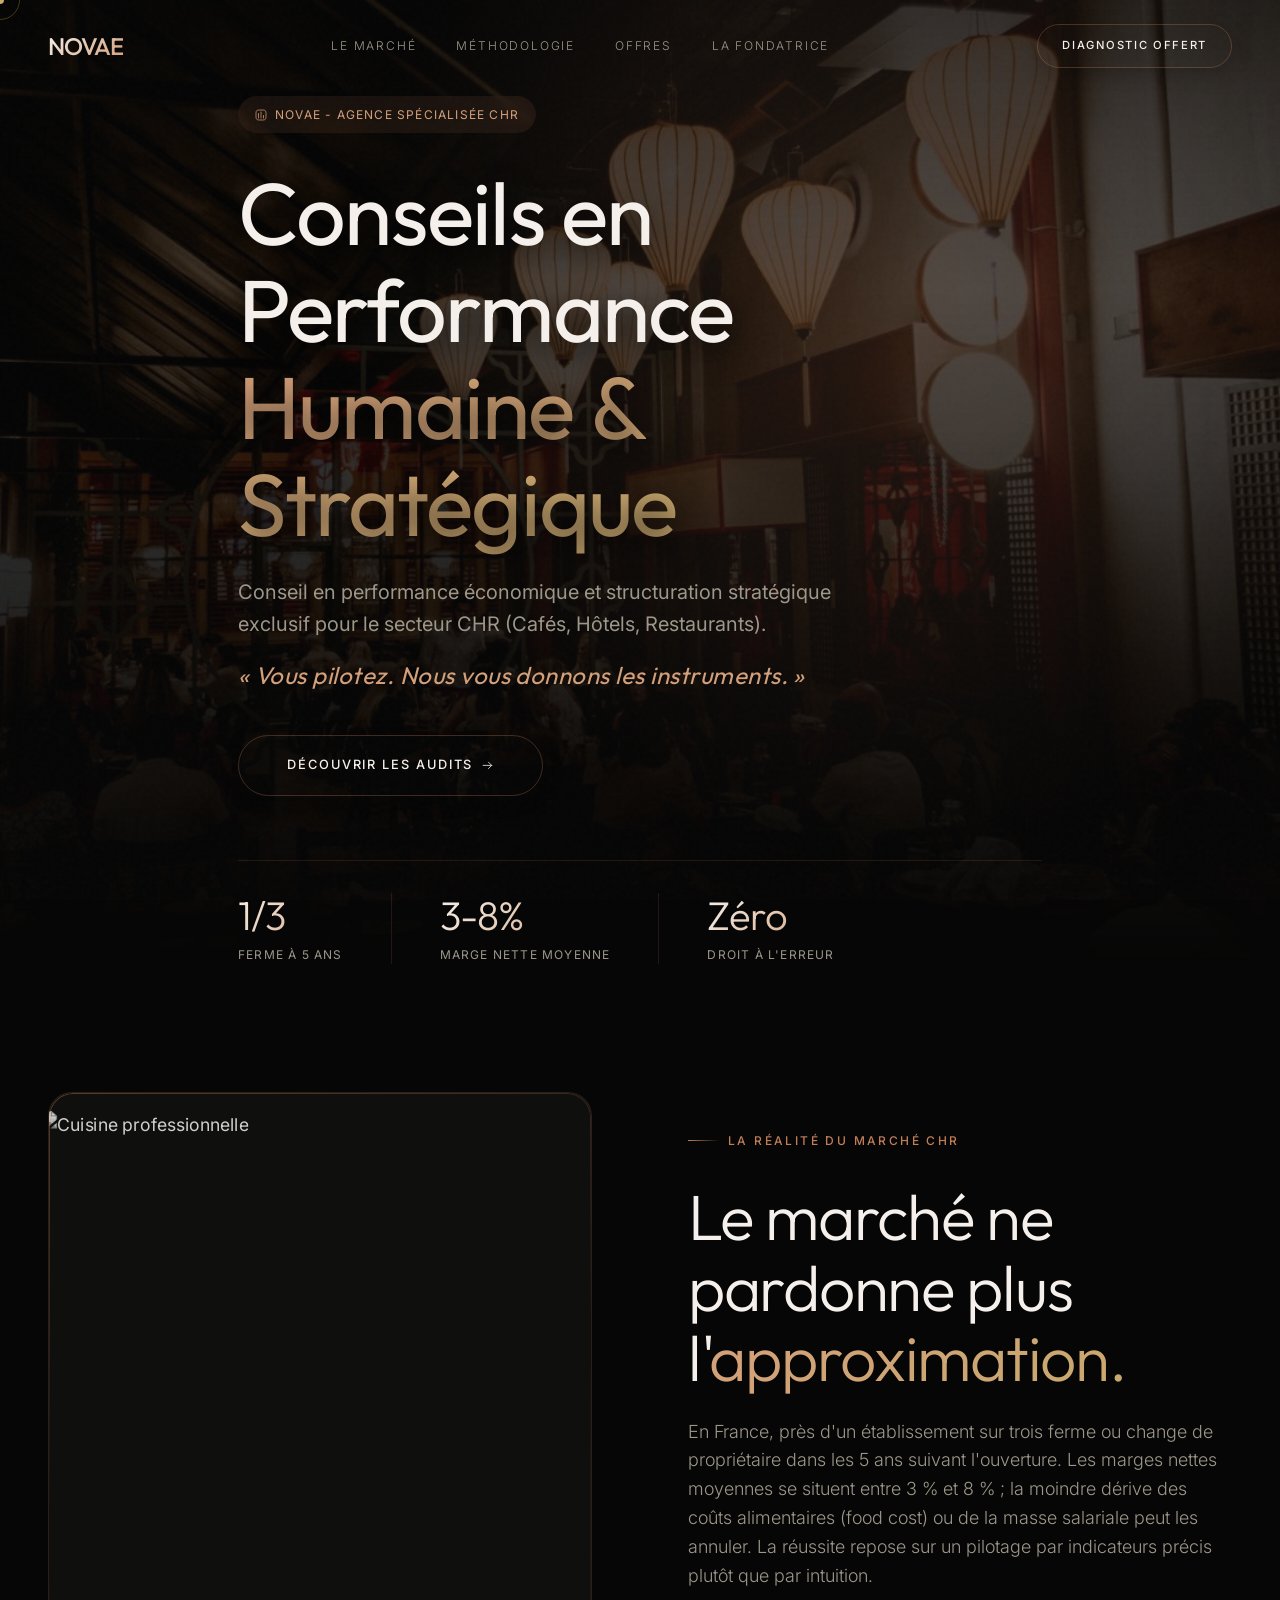
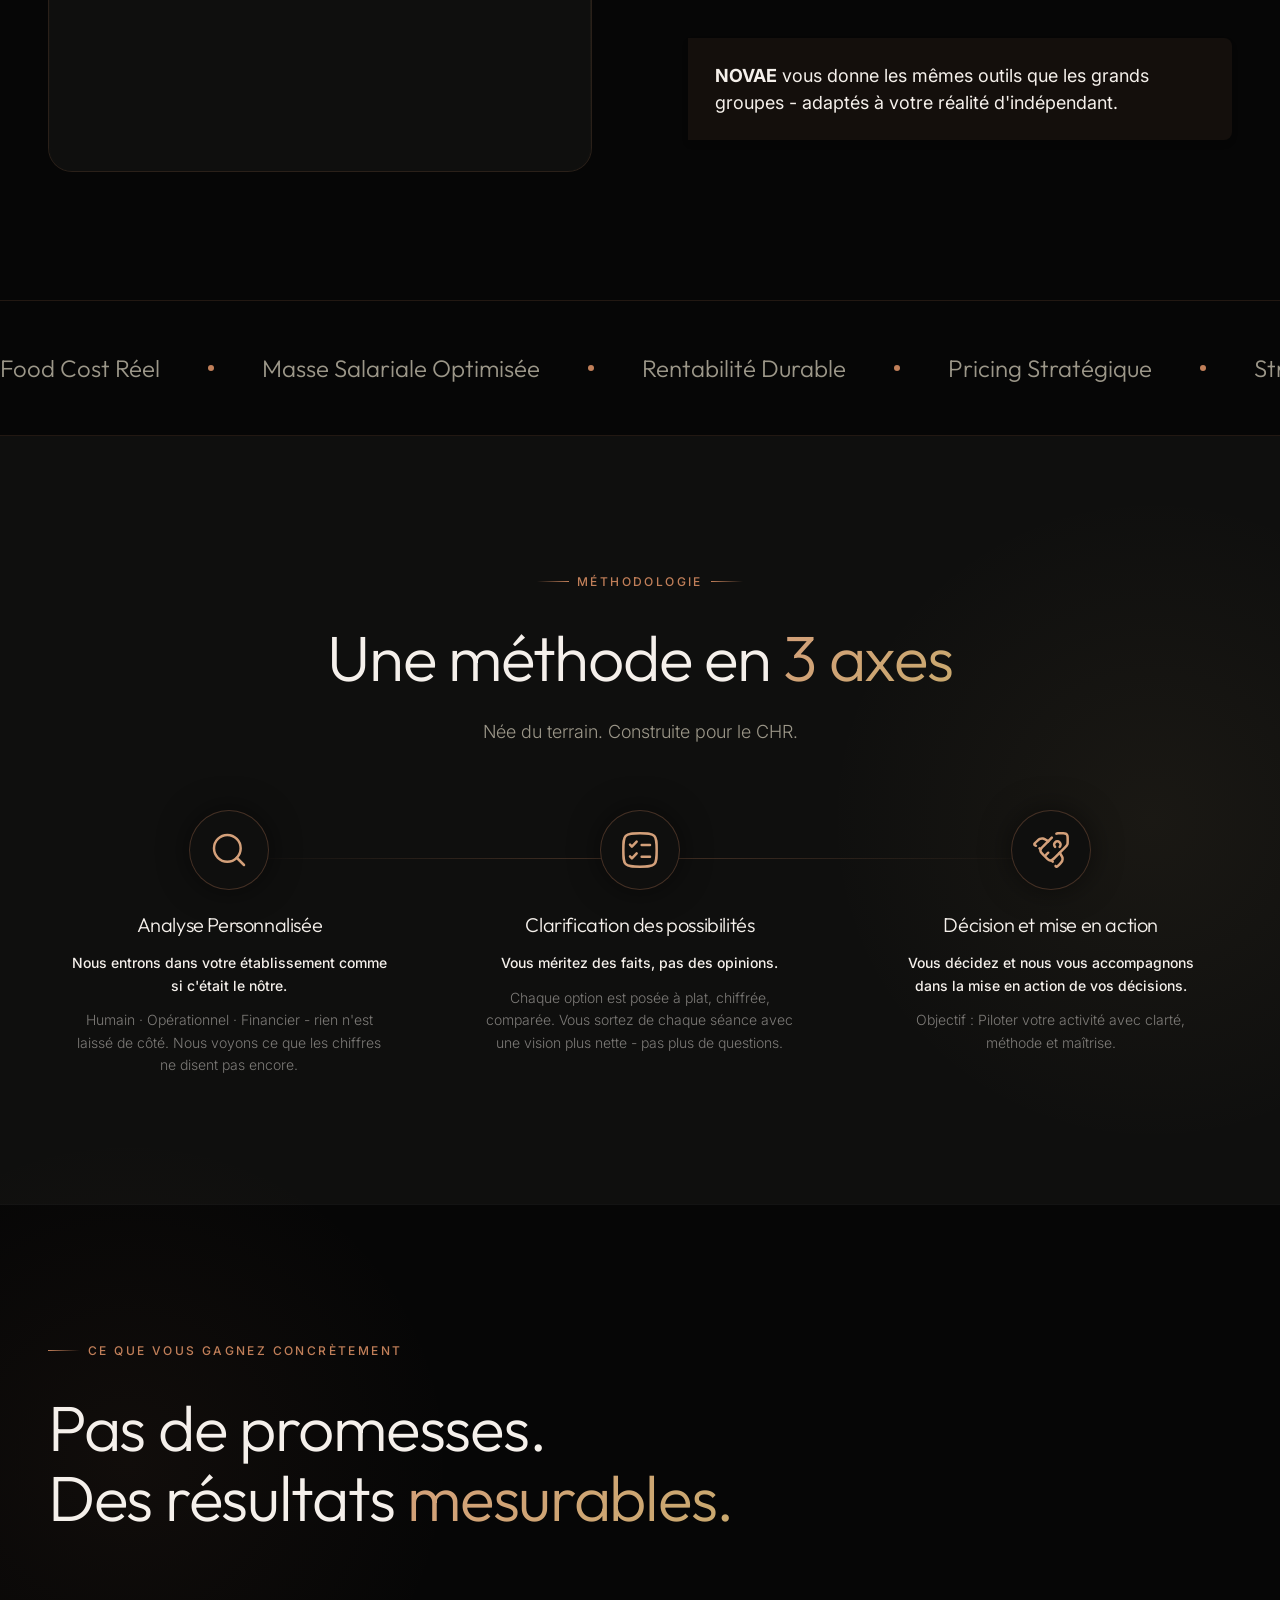
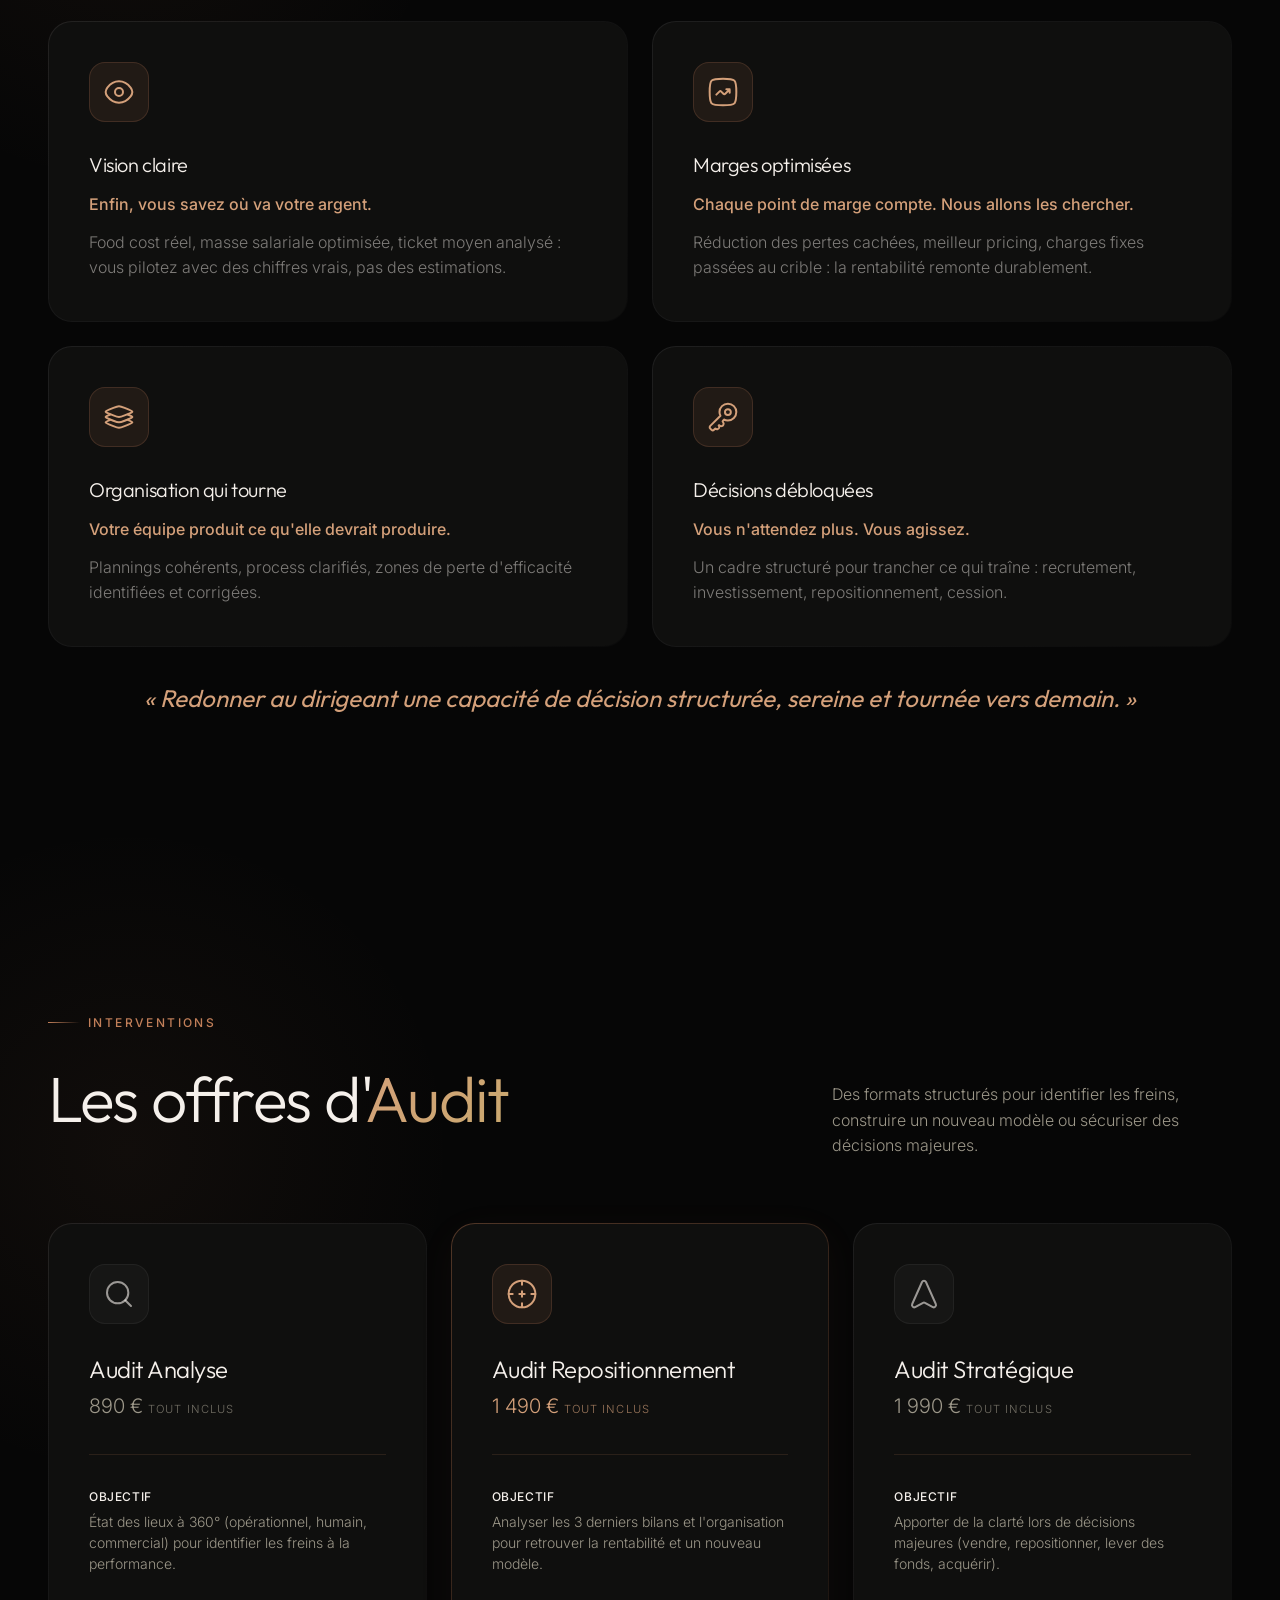
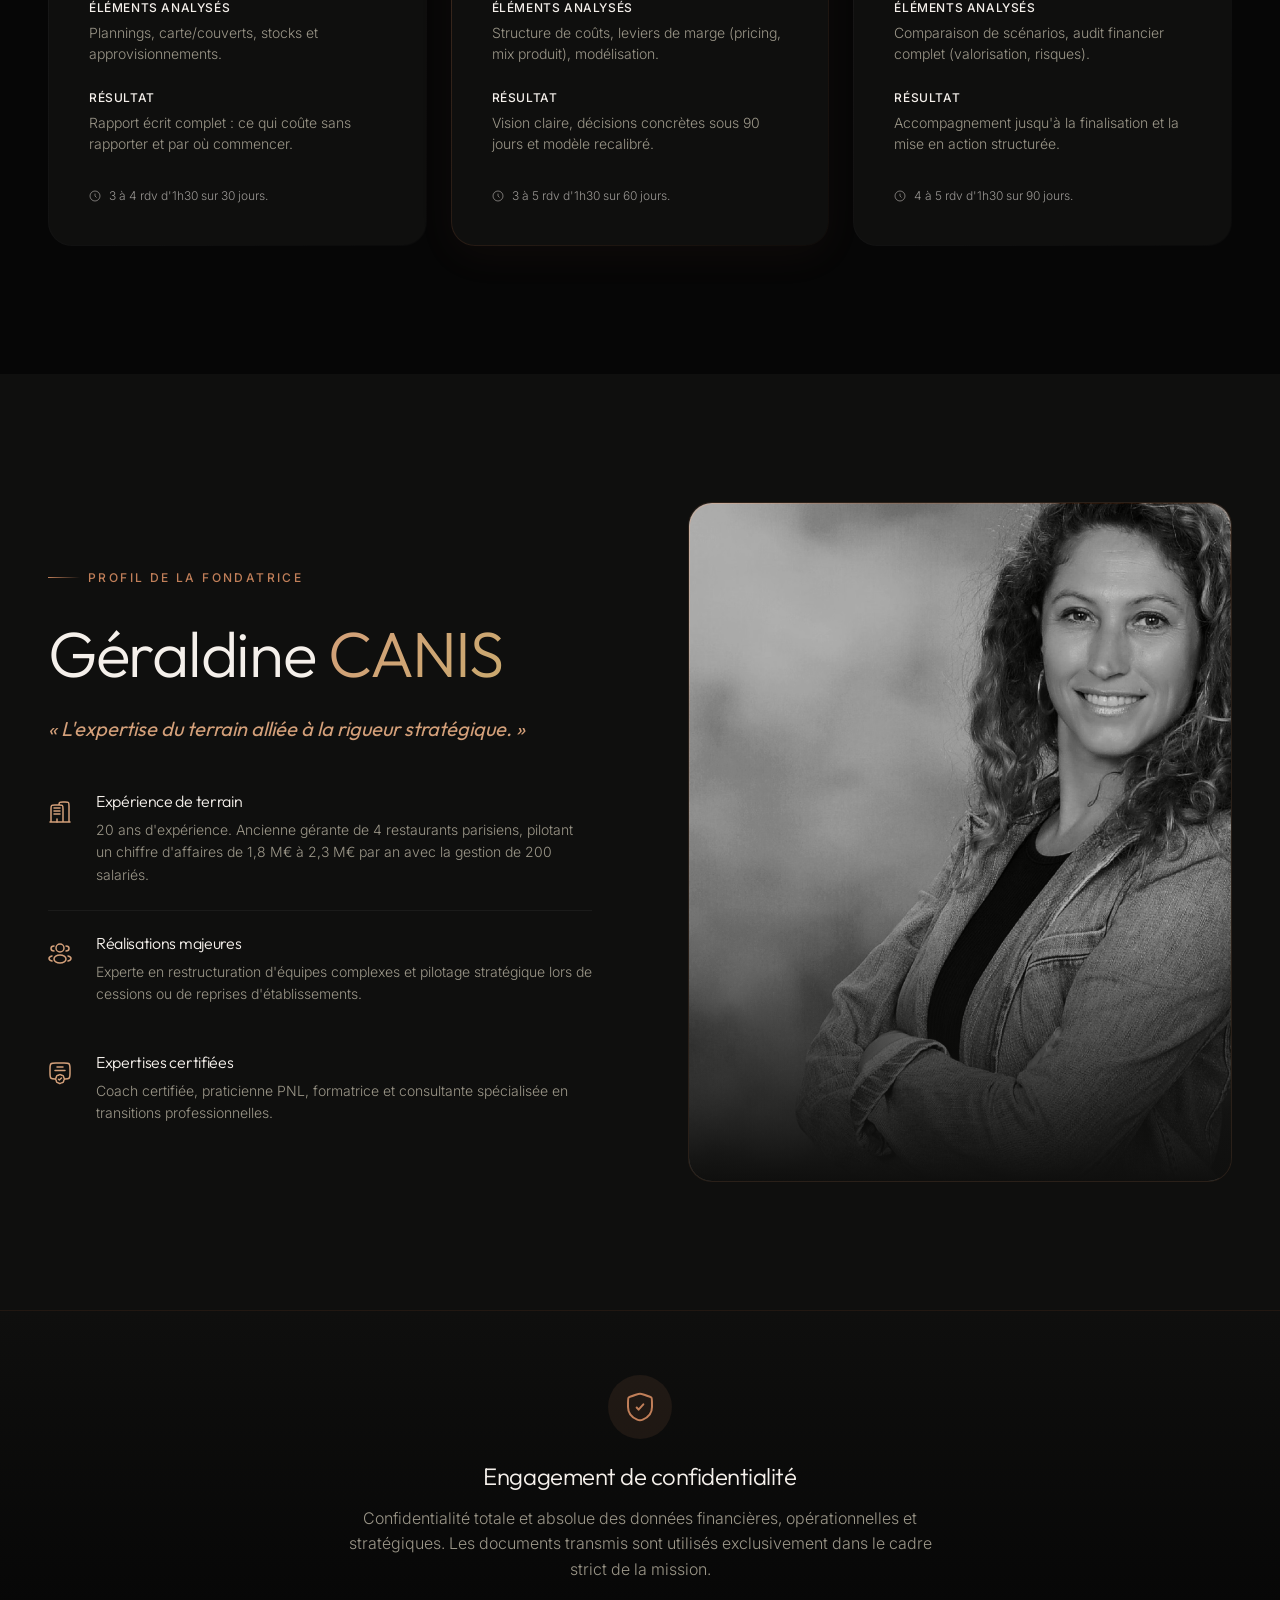
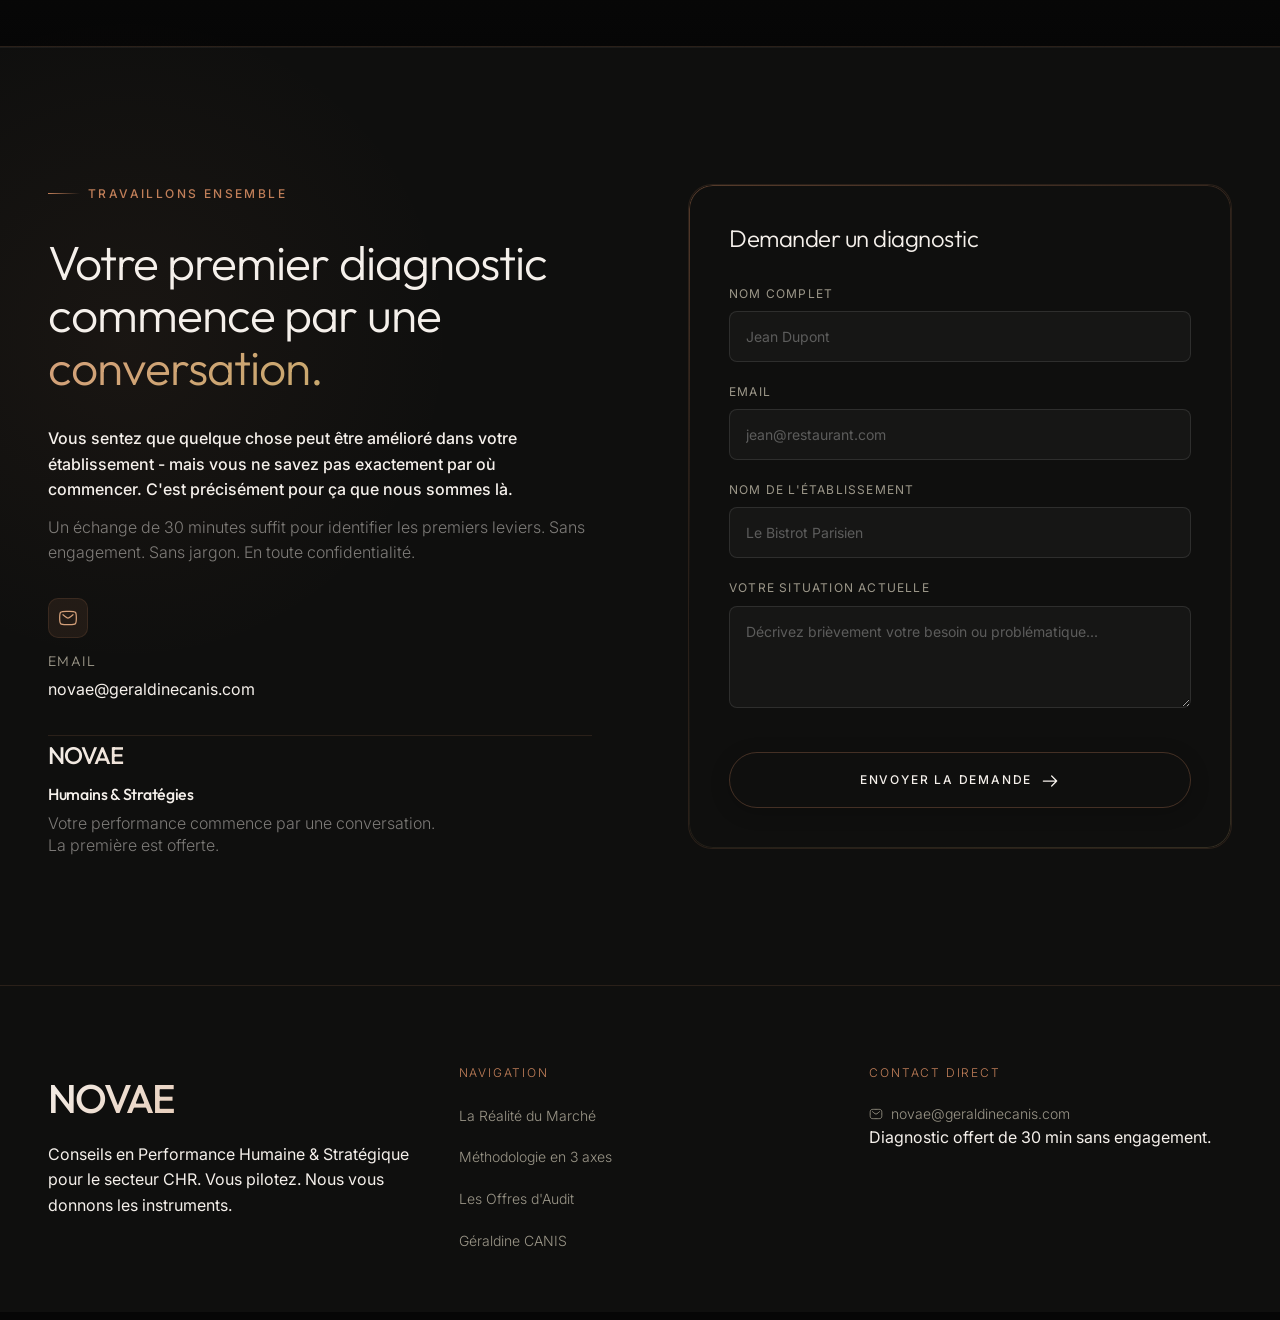
==== index.html @ 3c576492 "Initial commit - NOVAE landing page" ====
<!DOCTYPE html>
<html lang="fr" class="dark">
<head>
  <meta charset="UTF-8">
  <meta name="viewport" content="width=device-width, initial-scale=1.0">
  <title>NOVAE — Conseils en Performance Humaine & Stratégique CHR</title>
  <meta name="description" content="Conseil en performance économique et structuration stratégique exclusif pour le secteur CHR. Vous pilotez. Nous vous donnons les instruments.">
  
  <link rel="preconnect" href="https://fonts.googleapis.com">
  <link rel="preconnect" href="https://fonts.gstatic.com" crossorigin>
  <link href="https://fonts.googleapis.com/css2?family=Inter:wght@300;400;500;600&family=Outfit:wght@200;300;400;500;600;700&display=swap" rel="stylesheet">
  
  <script src="https://code.iconify.design/iconify-icon/1.0.8/iconify-icon.min.js"></script>
  <link rel="stylesheet" href="styles.css">
</head>
<body>
  
  <div class="cursor-dot"></div>
  <div class="cursor-glow"></div>
  <div class="background-noise"></div>

  <!-- Navbar -->
  <nav class="navbar" id="navbar">
    <div class="container nav-container">
      <a href="#" class="brand-logo">
        <span class="logo-text">NOVAE</span>
      </a>
      
      <div class="nav-links desktop-only">
        <a href="#marche" class="nav-link">Le Marché</a>
        <a href="#methode" class="nav-link">Méthodologie</a>
        <a href="#offres" class="nav-link">Offres</a>
        <a href="#fondatrice" class="nav-link">La Fondatrice</a>
      </div>

      <div class="nav-actions">
        <a href="#contact" class="btn btn-primary btn-sm desktop-only">
          <span>Diagnostic Offert</span>
        </a>
        <button class="nav-toggle mobile-only" id="mobile-menu-btn" aria-label="Toggle Menu">
          <span class="hamburger-line"></span>
          <span class="hamburger-line"></span>
          <span class="hamburger-line"></span>
        </button>
      </div>
    </div>
  </nav>

  <!-- Mobile Menu -->
  <div class="mobile-menu" id="mobile-menu">
    <div class="mobile-menu-inner">
      <a href="#marche" class="mobile-link">Le Marché</a>
      <a href="#methode" class="mobile-link">Méthodologie</a>
      <a href="#offres" class="mobile-link">Offres</a>
      <a href="#fondatrice" class="mobile-link">La Fondatrice</a>
      <a href="#contact" class="btn btn-primary mt-8">
        <span>Diagnostic Offert</span>
      </a>
    </div>
  </div>

  <main>
    <!-- Hero Section -->
    <section class="hero-section">
      <div class="hero-bg">
        <div class="hero-gradient"></div>
        <img src="photo8.jpeg" alt="Restaurant Interior Dark" class="hero-image" />
        <div class="hero-overlay"></div>
      </div>
      
      <div class="container hero-content">
        <div class="badge fade-up delay-1">
          <svg xmlns="http://www.w3.org/2000/svg" width="1em" height="1em" viewBox="0 0 24 24"><g fill="none" stroke="currentColor" stroke-width="1.5"><path d="M2 12c0-4.714 0-7.071 1.464-8.536C4.93 2 7.286 2 12 2s7.071 0 8.535 1.464C22 4.93 22 7.286 22 12s0 7.071-1.465 8.535C19.072 22 16.714 22 12 22s-7.071 0-8.536-1.465C2 19.072 2 16.714 2 12Z"/><path stroke-linecap="round" d="M7 18V9m5 9V6m5 12v-5"/></g></svg>
          <span>NOVAE - Agence spécialisée CHR</span>
        </div>
        
        <h1 class="hero-title fade-up delay-2">
          Conseils en Performance<br/><span class="text-gradient">Humaine & Stratégique</span>
        </h1>
        
        <p class="hero-subtitle fade-up delay-3">
          Conseil en performance économique et structuration stratégique exclusif pour le secteur CHR (Cafés, Hôtels, Restaurants).
        </p>
        
        <p class="hero-quote fade-up delay-4">
          « Vous pilotez. Nous vous donnons les instruments. »
        </p>
        
        <div class="hero-actions fade-up delay-5">
          <a href="#offres" class="btn btn-primary btn-lg shine-effect">
            <span>Découvrir les Audits</span>
            <svg xmlns="http://www.w3.org/2000/svg" width="1em" height="1em" viewBox="0 0 24 24"><path fill="none" stroke="currentColor" stroke-linecap="round" stroke-linejoin="round" stroke-width="1.5" d="M4 12h16m0 0l-6-6m6 6l-6 6"/></svg>
          </a>
        </div>
        
        <div class="hero-stats fade-up delay-5">
          <div class="stat-item">
            <h3 class="stat-value">1/3</h3>
            <p class="stat-label">Ferme à 5 ans</p>
          </div>
          <div class="stat-divider"></div>
          <div class="stat-item">
            <h3 class="stat-value">3-8%</h3>
            <p class="stat-label">Marge Nette Moyenne</p>
          </div>
          <div class="stat-divider"></div>
          <div class="stat-item">
            <h3 class="stat-value">Zéro</h3>
            <p class="stat-label">Droit à l'erreur</p>
          </div>
        </div>
      </div>
    </section>

    <!-- Marché Section -->
    <section id="marche" class="section">
      <div class="container">
        <div class="grid-2 gap-xl align-center">
          <div class="image-wrapper reveal-left">
            <div class="glass-container aspect-portrait overflow-hidden rounded-xl">
              <img src="https://images.unsplash.com/photo-1559339352-11d035aa65de?q=80&w=1200&auto=format" alt="Cuisine professionnelle" class="cover-image parallax-img">
              <div class="image-gradient-overlay"></div>
            </div>
          </div>
          
          <div class="content-wrapper reveal-right">
            <div class="section-label">La réalité du marché CHR</div>
            <h2 class="section-title">
              Le marché ne pardonne plus l'<span class="text-gradient">approximation.</span>
            </h2>
            <p class="section-desc">
              En France, près d'un établissement sur trois ferme ou change de propriétaire dans les 5 ans suivant l'ouverture. Les marges nettes moyennes se situent entre 3 % et 8 % ; la moindre dérive des coûts alimentaires (food cost) ou de la masse salariale peut les annuler. La réussite repose sur un pilotage par indicateurs précis plutôt que par intuition.
            </p>
            
            <div class="highlight-box stagger-item delay-1 mt-md">
              <strong class="text-primary">NOVAE</strong> vous donne les mêmes outils que les grands groupes - adaptés à votre réalité d'indépendant.
            </div>
            
          </div>
          </div>
        </div>
      </div>
    </section>

    <!-- Marquee Splitter -->
    <div class="marquee-section">
      <div class="marquee-track">
        <div class="marquee-content">
          <span>Food Cost Réel</span><div class="dot"></div>
          <span>Masse Salariale Optimisée</span><div class="dot"></div>
          <span>Rentabilité Durable</span><div class="dot"></div>
          <span>Pricing Stratégique</span><div class="dot"></div>
          <span>Structuration CHR</span><div class="dot"></div>
        </div>
        <div class="marquee-content" aria-hidden="true">
          <span>Food Cost Réel</span><div class="dot"></div>
          <span>Masse Salariale Optimisée</span><div class="dot"></div>
          <span>Rentabilité Durable</span><div class="dot"></div>
          <span>Pricing Stratégique</span><div class="dot"></div>
          <span>Structuration CHR</span><div class="dot"></div>
        </div>
      </div>
    </div>

    <!-- Méthodologie Section -->
    <section id="methode" class="section section-darker relative overflow-hidden">
      <div class="ambient-glow right-glow"></div>
      <div class="container text-center max-w-lg mb-xl relative z-10 reveal-up">
        <div class="section-label centered">Méthodologie</div>
        <h2 class="section-title">Une méthode en <span class="text-gradient">3 axes</span></h2>
        <p class="section-desc" style="margin: 0 auto;">Née du terrain. Construite pour le CHR.</p>
      </div>

      <div class="container relative z-10">
        <div class="process-wrapper">
          <div class="process-line"></div>
          <div class="grid-3 gap-lg process-grid">
            
            <div class="process-step stagger-item text-center">
              <div class="step-icon-wrapper">
                <svg class="step-icon" width="40" height="40" viewBox="0 0 24 24" fill="none" stroke="currentColor" stroke-width="1.5" stroke-linecap="round" stroke-linejoin="round" style="width: 2.5rem; height: 2.5rem;">
                  <circle cx="11" cy="11" r="8"></circle>
                  <line x1="21" y1="21" x2="16.65" y2="16.65"></line>
                </svg>
              </div>
              <h4 class="step-title">Analyse Personnalisée</h4>
              <p class="step-desc font-medium mb-sm">Nous entrons dans votre établissement comme si c'était le nôtre.</p>
              <p class="step-desc text-muted">Humain · Opérationnel · Financier - rien n'est laissé de côté. Nous voyons ce que les chiffres ne disent pas encore.</p>
            </div>
            
            <div class="process-step stagger-item text-center delay-1">
              <div class="step-icon-wrapper">
                <svg class="step-icon" xmlns="http://www.w3.org/2000/svg" width="1em" height="1em" viewBox="0 0 24 24"><g fill="none" stroke="currentColor" stroke-width="1.5"><path d="M2 12c0-4.714 0-7.071 1.464-8.536C4.93 2 7.286 2 12 2s7.071 0 8.535 1.464C22 4.93 22 7.286 22 12s0 7.071-1.465 8.535C19.072 22 16.714 22 12 22s-7.071 0-8.536-1.465C2 19.072 2 16.714 2 12Z"/><path stroke-linecap="round" stroke-linejoin="round" d="M6 15.8L7.143 17L10 14M6 8.8L7.143 10L10 7"/><path stroke-linecap="round" d="M13 9h5m-5 7h5"/></g></svg>
              </div>
              <h4 class="step-title">Clarification des possibilités</h4>
              <p class="step-desc font-medium mb-sm">Vous méritez des faits, pas des opinions.</p>
              <p class="step-desc text-muted">Chaque option est posée à plat, chiffrée, comparée. Vous sortez de chaque séance avec une vision plus nette - pas plus de questions.</p>
            </div>
            
            <div class="process-step stagger-item text-center delay-2">
              <div class="step-icon-wrapper">
                <svg class="step-icon" xmlns="http://www.w3.org/2000/svg" width="1em" height="1em" viewBox="0 0 24 24"><path fill="currentColor" d="m7.58 15.008l.53-.531zm0-5.477L7.05 9zm6.867 6.846l.53.531zm-5.494 0l-.53.531zm2.747 1.936v.75zm8.594-7.765l-.53-.531zm-5.355-9.02a.75.75 0 0 0 .572 1.386zM7.737 15.16a.75.75 0 1 0 1.06 1.062zm3.12-.991a.75.75 0 1 0-1.06-1.063zm1.362 4.049l.26.704zm-6.47-6.512l-.695-.28zm7.28-6.55a.75.75 0 1 0-1.058-1.063zm6.735 4.86l-5.847 5.829l1.06 1.062l5.846-5.83zm-10.281 5.83l-1.374-1.37L7.05 15.54l1.374 1.37zM17.547 2.75h.569v-1.5h-.57zm3.703 3.123v.567h1.5v-.567zM18.116 2.75c.936 0 1.564.002 2.031.064c.446.06.633.163.755.284l1.059-1.062c-.447-.446-1.003-.626-1.614-.708c-.59-.08-1.337-.078-2.231-.078zm4.634 3.123c0-.892.002-1.636-.078-2.225c-.082-.611-.264-1.166-.711-1.612L20.9 3.098c.122.121.225.307.285.75c.063.466.064 1.09.064 2.025zM8.11 14.477c-.663-.66-1.105-1.104-1.391-1.478c-.273-.356-.331-.56-.331-.73h-1.5c0 .632.265 1.152.64 1.642c.361.472.89.997 1.522 1.628zm.314 2.431c.632.63 1.159 1.158 1.632 1.518c.492.374 1.013.637 1.644.637v-1.5c-.173 0-.378-.059-.735-.33c-.375-.286-.82-.727-1.482-1.387zm12.4-5.83c.798-.795 1.354-1.332 1.647-2.036l-1.385-.575c-.151.364-.436.667-1.322 1.55zm.426-4.638c0 1.249-.013 1.663-.164 2.027l1.385.575c.292-.704.28-1.476.28-2.602zm-3.703-5.19c-1.13 0-1.903-.013-2.608.278l.572 1.386c.366-.15.784-.164 2.036-.164zm-8.75 14.973l2.06-2.053l-1.06-1.063l-2.06 2.054zm5.12-.377c-.511.51-.896.893-1.226 1.178c-.332.287-.556.426-.731.491l.518 1.408c.428-.158.814-.436 1.193-.764s.808-.755 1.305-1.25zm-1.957 1.669a.7.7 0 0 1-.26.048v1.5q.404-.001.778-.14zM7.05 9c-.485.484-.904.901-1.23 1.272c-.324.37-.6.745-.766 1.156l1.392.56c.07-.177.216-.4.502-.727c.285-.325.663-.702 1.161-1.2zm-1.996 2.428a2.2 2.2 0 0 0-.166.841h1.5c0-.09.016-.179.058-.282zm3.055-1.366l4.92-4.906l-1.058-1.062L7.05 9z"/><path fill="currentColor" d="m5.573 11.532l.53-.53V11zm4.347-4.11a.75.75 0 1 0 .811-1.261zm-.224-1.035l.406-.63zm-2.57-1.319l.11-.742zm-4.9 2.956l.529.53zm3.113-2.727l.288.692zm-2.476 4.13l-.276.697zm-.162.742a.75.75 0 0 0 .571-1.387zm-.217-.893l.277-.697zm2.735 2.962a.75.75 0 0 0 1.06-1.06zm.403-1.716a.75.75 0 1 0-1.059 1.062zm5.11-4.361l-.63-.405l-.812 1.261l.63.405zm-.63-.405c-.621-.4-1.123-.723-1.554-.956c-.442-.238-.855-.406-1.312-.474L7.017 5.81c.22.033.46.117.819.31c.368.2.814.485 1.454.897zM2.755 8.555a57 57 0 0 1 1.71-1.659c.27-.247.518-.46.73-.623c.223-.172.365-.256.432-.284l-.575-1.385c-.257.107-.527.291-.773.481c-.258.2-.54.442-.826.703c-.572.522-1.2 1.149-1.757 1.705zm4.481-4.229a4.13 4.13 0 0 0-2.184.278l.575 1.385a2.63 2.63 0 0 1 1.39-.179zM2.208 9.974l.379.15l.552-1.395l-.378-.15zm.379.15l.114.045l.571-1.387l-.133-.053zm-.891-2.631a1.514 1.514 0 0 0 .512 2.48l.553-1.394l-.007-.003l-.003-.008V8.56l.004-.005zm3.347 4.569l.176.176l1.06-1.06L6.105 11zm-.48-.478l.48.479L6.104 11l-.48-.48zM12.5 18.5l-.53.53l.035.034zm5.323-5.268a.75.75 0 0 0-1.259.815zm-.223 1.035l-.63.408zm1.322 2.562l.742-.11zm-2.964 4.887l-.53-.531zm2.735-3.105l-.692-.29zm-3.248 2.686a.75.75 0 1 0-1.393.555zm-2.917-1.774a.75.75 0 1 0 .989-1.128zm3.346 2.276l.53.532zm-3.125-4.11a.75.75 0 0 0-1.061 1.06zm3.815-3.642l.406.628l1.26-.816l-.407-.627zm-1.135 7.138l-.085.083l1.06 1.063l.084-.084zm1.541-6.51c.414.638.7 1.082.9 1.45c.194.357.278.596.31.814l1.484-.22c-.068-.457-.237-.87-.476-1.31c-.233-.43-.557-.93-.958-1.55zm-.482 7.572c.557-.556 1.186-1.183 1.71-1.753c.261-.285.505-.565.704-.822c.19-.246.376-.515.483-.772l-1.384-.578a2.3 2.3 0 0 1-.284.43a12 12 0 0 1-.625.728c-.497.541-1.1 1.143-1.663 1.705zm1.693-5.308c.067.456.007.934-.18 1.383l1.384.578c.29-.693.388-1.448.28-2.181zm-4.664 1.456l-.523-.459l-.989 1.128l.523.459zm1.828 2.873a.1.1 0 0 1 .028-.016l.022-.001l.024.012q.018.016.026.034l-1.393.555c.384.964 1.632 1.196 2.352.479zM13.03 17.97l-.281-.281l-1.061 1.06l.281.282zm.887-7.341a.75.75 0 1 0 1.06-1.063zm2.747-1.063a.75.75 0 0 0 1.059 1.063zm1.059-2.738a2.696 2.696 0 0 0-3.806 0l1.06 1.062a1.196 1.196 0 0 1 1.687 0zm-3.806 0a2.68 2.68 0 0 0 0 3.8l1.06-1.062a1.18 1.18 0 0 1 0-1.676zm3.806 3.8a2.68 2.68 0 0 0 0-3.8l-1.06 1.062a1.18 1.18 0 0 1 0 1.676z"/></svg>
              </div>
              <h4 class="step-title">Décision et mise en action</h4>
              <p class="step-desc font-medium mb-sm">Vous décidez et nous vous accompagnons dans la mise en action de vos décisions.</p>
              <p class="step-desc text-muted">Objectif : Piloter votre activité avec clarté, méthode et maîtrise.</p>
            </div>
            
          </div>
        </div>
      </div>
    </section>

    <!-- Ce que vous gagnez Section -->
    <section id="resultats" class="section relative overflow-hidden border-t-light">
      <div class="ambient-glow left-glow"></div>
      <div class="container relative z-10">
        
        <div class="offer-header reveal-up">
          <div class="offer-header-text">
            <div class="section-label">Ce que vous gagnez concrètement</div>
            <h2 class="section-title">Pas de promesses.<br/>Des résultats <span class="text-gradient">mesurables.</span></h2>
          </div>
        </div>

        <div class="grid-2 gap-md cards-grid mb-xl">
          
          <!-- Vision claire -->
          <div class="card glass-card hover-glow reveal-up border-gradient">
            <div class="card-icon primary">
              <svg xmlns="http://www.w3.org/2000/svg" width="1em" height="1em" viewBox="0 0 24 24" style="font-size: 2rem;"><g fill="none" stroke="currentColor" stroke-width="1.5"><path d="M3.275 15.296C2.425 14.192 2 13.639 2 12c0-1.64.425-2.191 1.275-3.296C4.972 6.5 7.818 4 12 4s7.028 2.5 8.725 4.704C21.575 9.81 22 10.361 22 12c0 1.64-.425 2.191-1.275 3.296C19.028 17.5 16.182 20 12 20s-7.028-2.5-8.725-4.704Z"/><path d="M15 12a3 3 0 1 1-6 0a3 3 0 0 1 6 0Z"/></g></svg>
            </div>
            <h3 class="card-title" style="font-size: 1.25rem;">Vision claire</h3>
            <p class="font-medium mb-sm text-primary" style="margin-top: 0.5rem; color: var(--accent-primary);">Enfin, vous savez où va votre argent.</p>
            <p class="text-muted text-sm">Food cost réel, masse salariale optimisée, ticket moyen analysé : vous pilotez avec des chiffres vrais, pas des estimations.</p>
          </div>

          <!-- Marges optimisées -->
          <div class="card glass-card hover-glow reveal-up delay-1 border-gradient">
            <div class="card-icon primary">
              <svg xmlns="http://www.w3.org/2000/svg" width="1em" height="1em" viewBox="0 0 24 24" style="font-size: 2rem;"><g fill="none" stroke="currentColor" stroke-width="1.5"><path d="M2 12c0-4.714 0-7.071 1.464-8.536C4.93 2 7.286 2 12 2s7.071 0 8.535 1.464C22 4.93 22 7.286 22 12s0 7.071-1.465 8.535C19.072 22 16.714 22 12 22s-7.071 0-8.536-1.465C2 19.072 2 16.714 2 12Z"/><path stroke-linecap="round" stroke-linejoin="round" d="m7 14l2.293-2.293a1 1 0 0 1 1.414 0l1.586 1.586a1 1 0 0 0 1.414 0L17 10m0 0v2.5m0-2.5h-2.5"/></g></svg>
            </div>
            <h3 class="card-title" style="font-size: 1.25rem;">Marges optimisées</h3>
            <p class="font-medium mb-sm text-primary" style="margin-top: 0.5rem; color: var(--accent-primary);">Chaque point de marge compte. Nous allons les chercher.</p>
            <p class="text-muted text-sm">Réduction des pertes cachées, meilleur pricing, charges fixes passées au crible : la rentabilité remonte durablement.</p>
          </div>

          <!-- Organisation qui tourne -->
          <div class="card glass-card hover-glow reveal-up border-gradient">
            <div class="card-icon primary">
              <svg xmlns="http://www.w3.org/2000/svg" width="1em" height="1em" viewBox="0 0 24 24" style="font-size: 2rem;"><g fill="none" stroke="currentColor" stroke-width="1.5"><path d="M4.979 9.685C2.993 8.891 2 8.494 2 8s.993-.89 2.979-1.685l2.808-1.123C9.773 4.397 10.767 4 12 4s2.227.397 4.213 1.192l2.808 1.123C21.007 7.109 22 7.506 22 8s-.993.89-2.979 1.685l-2.808 1.124C14.227 11.603 13.233 12 12 12s-2.227-.397-4.213-1.191z"/><path d="m5.766 10l-.787.315C2.993 11.109 2 11.507 2 12s.993.89 2.979 1.685l2.808 1.124C9.773 15.603 10.767 16 12 16s2.227-.397 4.213-1.191l2.808-1.124C21.007 12.891 22 12.493 22 12s-.993-.89-2.979-1.685L18.234 10"/><path d="m5.766 14l-.787.315C2.993 15.109 2 15.507 2 16s.993.89 2.979 1.685l2.808 1.124C9.773 19.603 10.767 20 12 20s2.227-.397 4.213-1.192l2.808-1.123C21.007 16.891 22 16.494 22 16c0-.493-.993-.89-2.979-1.685L18.234 14"/></g></svg>
            </div>
            <h3 class="card-title" style="font-size: 1.25rem;">Organisation qui tourne</h3>
            <p class="font-medium mb-sm text-primary" style="margin-top: 0.5rem; color: var(--accent-primary);">Votre équipe produit ce qu'elle devrait produire.</p>
            <p class="text-muted text-sm">Plannings cohérents, process clarifiés, zones de perte d'efficacité identifiées et corrigées.</p>
          </div>

          <!-- Décisions débloquées -->
          <div class="card glass-card hover-glow reveal-up delay-1 border-gradient">
            <div class="card-icon primary">
              <svg xmlns="http://www.w3.org/2000/svg" width="1em" height="1em" viewBox="0 0 24 24" style="font-size: 2rem;"><g fill="none" stroke="currentColor" stroke-width="1.5"><path stroke-linejoin="round" d="M15.68 14.587c3.49 0 6.32-2.818 6.32-6.294S19.17 2 15.68 2S9.363 4.818 9.363 8.293c0 1.61.734 2.781.734 2.781l-7.642 7.61c-.343.342-.823 1.23 0 2.05l.882.878c.343.293 1.205.703 1.91 0l1.03-1.024c1.028 1.024 2.204.439 2.645-.147c.734-1.024-.147-2.049-.147-2.049l.294-.293c1.41 1.406 2.645.586 3.086 0c.735-1.024 0-2.049 0-2.049c-.294-.585-.882-.585-.147-1.317l.882-.878c.705.585 2.155.732 2.792.732Z"/><path d="M17.885 8.294a2.2 2.2 0 0 1-2.204 2.195a2.2 2.2 0 0 1-2.204-2.195a2.2 2.2 0 0 1 2.204-2.196a2.2 2.2 0 0 1 2.204 2.196Z"/></g></svg>
            </div>
            <h3 class="card-title" style="font-size: 1.25rem;">Décisions débloquées</h3>
            <p class="font-medium mb-sm text-primary" style="margin-top: 0.5rem; color: var(--accent-primary);">Vous n'attendez plus. Vous agissez.</p>
            <p class="text-muted text-sm">Un cadre structuré pour trancher ce qui traîne : recrutement, investissement, repositionnement, cession.</p>
          </div>
          
        </div>

        <div class="quote-container text-center reveal-up">
          <p class="quote-text" style="font-size: 1.5rem; padding: 2rem 0; margin-bottom: 0;">« Redonner au dirigeant une capacité de décision structurée, sereine et tournée vers demain. »</p>
        </div>
      </div>
    </section>

    <!-- Offres Section -->
    <section id="offres" class="section relative overflow-hidden">
      <div class="ambient-glow left-glow"></div>
      <div class="container relative z-10">
        
        <div class="offer-header reveal-up">
          <div class="offer-header-text">
            <div class="section-label">Interventions</div>
            <h2 class="section-title">Les offres d'<span class="text-gradient">Audit</span></h2>
          </div>
          <div class="offer-header-desc">
            <p>Des formats structurés pour identifier les freins, construire un nouveau modèle ou sécuriser des décisions majeures.</p>
          </div>
        </div>

        <div class="grid-3 gap-md cards-grid">
          
          <!-- Card 1 -->
          <div class="card glass-card hover-glow reveal-up border-gradient">
            <div class="card-icon">
                <svg width="32" height="32" viewBox="0 0 24 24" fill="none" stroke="currentColor" stroke-width="1.5" stroke-linecap="round" stroke-linejoin="round">
                  <circle cx="11" cy="11" r="8"></circle>
                  <line x1="21" y1="21" x2="16.65" y2="16.65"></line>
                </svg>
            </div>
            <h3 class="card-title">Audit Analyse</h3>
            <div class="card-price">890 € <span class="price-sub">tout inclus</span></div>
            
            <div class="card-body">
              <div class="card-feature">
                <span class="feature-label">Objectif</span>
                <p>État des lieux à 360° (opérationnel, humain, commercial) pour identifier les freins à la performance.</p>
              </div>
              <div class="card-feature">
                <span class="feature-label">Éléments analysés</span>
                <p>Plannings, carte/couverts, stocks et approvisionnements.</p>
              </div>
              <div class="card-feature">
                <span class="feature-label">Résultat</span>
                <p>Rapport écrit complet : ce qui coûte sans rapporter et par où commencer.</p>
              </div>
            </div>
            <div class="card-footer">
              <svg xmlns="http://www.w3.org/2000/svg" width="1em" height="1em" viewBox="0 0 24 24"><g fill="none" stroke="currentColor" stroke-width="1.5"><circle cx="12" cy="12" r="10"/><path stroke-linecap="round" stroke-linejoin="round" d="M12 8v4l2.5 2.5"/></g></svg>
              <span>3 à 4 rdv d'1h30 sur 30 jours.</span>
            </div>
          </div>

          <!-- Card 2 -->
          <div class="card glass-card hover-glow reveal-up delay-1 border-gradient-primary">
            <div class="card-icon primary">
              <svg xmlns="http://www.w3.org/2000/svg" width="1em" height="1em" viewBox="0 0 24 24"><g fill="none" stroke="currentColor" stroke-width="1.5"><path d="M22 12c0 5.523-4.477 10-10 10S2 17.523 2 12S6.477 2 12 2s10 4.477 10 10Z"/><path stroke-linecap="round" d="M2 12h3m14 0h3M12 22v-3m0-14V2"/><path stroke-linecap="round" stroke-linejoin="round" d="M10 12h4m-2 2v-4"/></g></svg>
            </div>
            <h3 class="card-title">Audit Repositionnement</h3>
            <div class="card-price highlight">1 490 € <span class="price-sub">tout inclus</span></div>
            
            <div class="card-body">
              <div class="card-feature">
                <span class="feature-label">Objectif</span>
                <p>Analyser les 3 derniers bilans et l'organisation pour retrouver la rentabilité et un nouveau modèle.</p>
              </div>
              <div class="card-feature">
                <span class="feature-label">Éléments analysés</span>
                <p>Structure de coûts, leviers de marge (pricing, mix produit), modélisation.</p>
              </div>
              <div class="card-feature">
                <span class="feature-label">Résultat</span>
                <p>Vision claire, décisions concrètes sous 90 jours et modèle recalibré.</p>
              </div>
            </div>
            <div class="card-footer">
              <svg xmlns="http://www.w3.org/2000/svg" width="1em" height="1em" viewBox="0 0 24 24"><g fill="none" stroke="currentColor" stroke-width="1.5"><circle cx="12" cy="12" r="10"/><path stroke-linecap="round" stroke-linejoin="round" d="M12 8v4l2.5 2.5"/></g></svg>
              <span>3 à 5 rdv d'1h30 sur 60 jours.</span>
            </div>
          </div>

          <!-- Card 3 -->
          <div class="card glass-card hover-glow reveal-up delay-2 border-gradient">
            <div class="card-icon">
              <svg xmlns="http://www.w3.org/2000/svg" width="1em" height="1em" viewBox="0 0 24 24"><path fill="none" stroke="currentColor" stroke-width="1.5" d="m3.165 19.503l7.362-16.51c.59-1.324 2.355-1.324 2.946 0l7.362 16.51c.667 1.495-.814 3.047-2.202 2.306l-5.904-3.152c-.459-.245-1-.245-1.458 0l-5.904 3.152c-1.388.74-2.87-.81-2.202-2.306Z"/></svg>
            </div>
            <h3 class="card-title">Audit Stratégique</h3>
            <div class="card-price">1 990 € <span class="price-sub">tout inclus</span></div>
            
            <div class="card-body">
              <div class="card-feature">
                <span class="feature-label">Objectif</span>
                <p>Apporter de la clarté lors de décisions majeures (vendre, repositionner, lever des fonds, acquérir).</p>
              </div>
              <div class="card-feature">
                <span class="feature-label">Éléments analysés</span>
                <p>Comparaison de scénarios, audit financier complet (valorisation, risques).</p>
              </div>
              <div class="card-feature">
                <span class="feature-label">Résultat</span>
                <p>Accompagnement jusqu'à la finalisation et la mise en action structurée.</p>
              </div>
            </div>
            <div class="card-footer">
              <svg xmlns="http://www.w3.org/2000/svg" width="1em" height="1em" viewBox="0 0 24 24"><g fill="none" stroke="currentColor" stroke-width="1.5"><circle cx="12" cy="12" r="10"/><path stroke-linecap="round" stroke-linejoin="round" d="M12 8v4l2.5 2.5"/></g></svg>
              <span>4 à 5 rdv d'1h30 sur 90 jours.</span>
            </div>
          </div>

        </div>
      </div>
    </section>

    <!-- Fondatrice Section -->
    <section id="fondatrice" class="section section-darker">
      <div class="container">
        <div class="grid-2 gap-xl align-center">
          
          <div class="content-wrapper order-mobile-2 reveal-left">
            <div class="section-label">Profil de la fondatrice</div>
            <h2 class="section-title">
              Géraldine <span class="text-gradient">CANIS</span>
            </h2>
            <p class="quote-text">« L'expertise du terrain alliée à la rigueur stratégique. »</p>
            
            <div class="founder-features">
              <div class="founder-feature stagger-item">
                <div class="founder-icon"><svg xmlns="http://www.w3.org/2000/svg" width="1em" height="1em" viewBox="0 0 24 24"><g fill="none" stroke="currentColor" stroke-width="1.5"><path stroke-linecap="round" d="M22 22H2"/><path d="M21 22V6c0-1.886 0-2.828-.586-3.414S18.886 2 17 2h-2c-1.886 0-2.828 0-3.414.586c-.472.471-.564 1.174-.582 2.414"/><path d="M15 22V9c0-1.886 0-2.828-.586-3.414S12.886 5 11 5H7c-1.886 0-2.828 0-3.414.586S3 7.114 3 9v13"/><path stroke-linecap="round" d="M9 22v-3M6 8h6m-6 3h6m-6 3h6"/></g></svg></div>
                <div class="founder-text">
                  <h4>Expérience de terrain</h4>
                  <p>20 ans d'expérience. Ancienne gérante de 4 restaurants parisiens, pilotant un chiffre d'affaires de 1,8 M€ à 2,3 M€ par an avec la gestion de 200 salariés.</p>
                </div>
              </div>
              <div class="founder-feature stagger-item delay-1">
                <div class="founder-icon"><svg xmlns="http://www.w3.org/2000/svg" width="1em" height="1em" viewBox="0 0 24 24"><g fill="none" stroke="currentColor" stroke-width="1.5"><circle cx="12" cy="6" r="4"/><path stroke-linecap="round" d="M18 9c1.657 0 3-1.12 3-2.5S19.657 4 18 4M6 9C4.343 9 3 7.88 3 6.5S4.343 4 6 4"/><ellipse cx="12" cy="17" rx="6" ry="4"/><path stroke-linecap="round" d="M20 19c1.754-.385 3-1.359 3-2.5s-1.246-2.115-3-2.5M4 19c-1.754-.385-3-1.359-3-2.5s1.246-2.115 3-2.5"/></g></svg></div>
                <div class="founder-text">
                  <h4>Réalisations majeures</h4>
                  <p>Experte en restructuration d'équipes complexes et pilotage stratégique lors de cessions ou de reprises d'établissements.</p>
                </div>
              </div>
              <div class="founder-feature stagger-item delay-2">
                <div class="founder-icon"><svg xmlns="http://www.w3.org/2000/svg" width="1em" height="1em" viewBox="0 0 24 24"><g fill="none" stroke="currentColor" stroke-width="1.5"><path d="M7 17.998c-2.175-.012-3.353-.108-4.121-.877C2 16.243 2 14.828 2 12V8c0-2.828 0-4.243.879-5.121C3.757 2 5.172 2 8 2h8c2.828 0 4.243 0 5.121.879C22 3.757 22 5.172 22 8v4c0 2.828 0 4.243-.879 5.121c-.73.73-1.829.854-3.801.875l-.82.002"/><path stroke-linecap="round" d="M9 6h6M7 9.5h10"/><path d="M10.89 13.945a1.71 1.71 0 0 1 2.22 0c.273.234.614.375.972.404a1.71 1.71 0 0 1 1.57 1.568c.028.36.169.7.402.974a1.71 1.71 0 0 1 0 2.218a1.7 1.7 0 0 0-.403.974a1.71 1.71 0 0 1-1.569 1.569a1.7 1.7 0 0 0-.973.403a1.71 1.71 0 0 1-2.219 0a1.7 1.7 0 0 0-.973-.404a1.71 1.71 0 0 1-1.569-1.568a1.7 1.7 0 0 0-.403-.974a1.71 1.71 0 0 1 0-2.218a1.7 1.7 0 0 0 .403-.974a1.71 1.71 0 0 1 1.57-1.568c.358-.029.699-.17.973-.404Z"/><path stroke-linecap="round" stroke-linejoin="round" d="m10.5 18.2l.857.8l2.143-2"/></g></svg></div>
                <div class="founder-text">
                  <h4>Expertises certifiées</h4>
                  <p>Coach certifiée, praticienne PNL, formatrice et consultante spécialisée en transitions professionnelles.</p>
                </div>
              </div>
            </div>
          </div>

          <div class="image-wrapper order-mobile-1 reveal-right">
            <div class="glass-container aspect-portrait rounded-lg relative overflow-hidden">
              <img src="assets/geraldine.png" alt="Géraldine CANIS" class="cover-image grayscale-stylized parallax-img">
              <div class="image-gradient-overlay"></div>
            </div>
          </div>

        </div>
      </div>
    </section>

    <!-- Confidentiality banner -->
    <div class="confidentiality-banner reveal-scale">
      <div class="container text-center">
        <div class="shield-icon">
          <svg xmlns="http://www.w3.org/2000/svg" width="1em" height="1em" viewBox="0 0 24 24"><g fill="none" stroke="currentColor" stroke-width="1.5"><path d="M3 10.417c0-3.198 0-4.797.378-5.335c.377-.537 1.88-1.052 4.887-2.081l.573-.196C10.405 2.268 11.188 2 12 2s1.595.268 3.162.805l.573.196c3.007 1.029 4.51 1.544 4.887 2.081C21 5.62 21 7.22 21 10.417v1.574c0 5.638-4.239 8.375-6.899 9.536C13.38 21.842 13.02 22 12 22s-1.38-.158-2.101-.473C7.239 20.365 3 17.63 3 11.991z"/><path stroke-linecap="round" stroke-linejoin="round" d="m9.5 12.4l1.429 1.6l3.571-4"/></g></svg>
        </div>
        <h3 class="banner-title">Engagement de confidentialité</h3>
        <p class="banner-desc">
          Confidentialité totale et absolue des données financières, opérationnelles et stratégiques. Les documents transmis sont utilisés exclusivement dans le cadre strict de la mission.
        </p>
      </div>
    </div>

    <!-- Contact & Form Section -->
    <section id="contact" class="section section-darker relative overflow-hidden border-t-light">
      <div class="ambient-glow left-glow"></div>
      <div class="container relative z-10">
        
        <div class="grid-2 gap-xl align-stretch">
          
          <!-- Contact Info Side -->
          <div class="contact-info-side reveal-left">
            <div class="section-label">Travaillons ensemble</div>
            <h2 class="section-title" style="font-size: clamp(2rem, 4vw, 3rem); margin-bottom: 2rem;">
              Votre premier diagnostic commence par une <span class="text-gradient">conversation.</span>
            </h2>
            
            <div class="contact-text-block mb-lg">
              <p class="mb-sm text-body font-medium">
                Vous sentez que quelque chose peut être amélioré dans votre établissement - mais vous ne savez pas exactement par où commencer. C'est précisément pour ça que nous sommes là.
              </p>
              <p class="text-body text-muted">
                Un échange de 30 minutes suffit pour identifier les premiers leviers. Sans engagement. Sans jargon. En toute confidentialité.
              </p>
            </div>
            
            <div class="contact-details grid-2 gap-md mb-xl" style="padding-bottom: 2rem; border-bottom: 1px solid var(--border-light);">
              <div class="contact-item fade-up delay-1">
                <div class="contact-icon"><svg xmlns="http://www.w3.org/2000/svg" width="1em" height="1em" viewBox="0 0 24 24"><g fill="none" stroke="currentColor" stroke-width="1.5"><path d="M2 12c0-3.771 0-5.657 1.172-6.828S6.229 4 10 4h4c3.771 0 5.657 0 6.828 1.172S22 8.229 22 12s0 5.657-1.172 6.828S17.771 20 14 20h-4c-3.771 0-5.657 0-6.828-1.172S2 15.771 2 12Z"/><path stroke-linecap="round" d="m6 8l2.159 1.8c1.837 1.53 2.755 2.295 3.841 2.295s2.005-.765 3.841-2.296L18 8"/></g></svg></div>
                <h4 class="contact-item-title">Email</h4>
                <a href="mailto:novae@geraldinecanis.com" class="contact-item-link">novae@geraldinecanis.com</a>
              </div>
            </div>
            
            <div class="contact-brand-note fade-up delay-3">
              <div class="logo-text mb-sm" style="font-size: 1.5rem;">NOVAE</div>
              <h4 class="font-medium text-primary">Humains & Stratégies</h4>
              <p class="text-muted text-sm mt-xs" style="margin-top: 0.5rem; line-height: 1.4;">Votre performance commence par une conversation. <br>La première est offerte.</p>
            </div>
          </div>
          
          <!-- Form Side -->
          <div class="contact-form-side reveal-right flex-center">
            <div class="glass-container p-xl w-full" style="padding: 2.5rem; width: 100%;">
              <h3 class="font-heading mb-lg" style="font-size: 1.5rem; margin-bottom: 2rem; color: var(--text-primary);">Demander un diagnostic</h3>
              <form class="custom-form" action="https://formspree.io/f/mojpkywv" method="POST">
                <input type="hidden" name="_replyto" value="novae@geraldinecanis.com">
                <input type="hidden" name="_subject" value="Nouvelle demande de diagnostic - NOVAE">
                <input type="hidden" name="_cc" value="l.dilukeba@yahoo.fr">
                
                <div class="form-group stagger-item">
                  <label for="name" class="form-label">Nom complet</label>
                  <input type="text" id="name" name="nom" class="form-input" placeholder="Jean Dupont" required>
                </div>
                
                <div class="form-group stagger-item delay-1">
                  <label for="email" class="form-label">Email</label>
                  <input type="email" id="email" name="email" class="form-input" placeholder="jean@restaurant.com" required>
                </div>
                
                <div class="form-group stagger-item delay-2">
                  <label for="establishment" class="form-label">Nom de l'établissement</label>
                  <input type="text" id="establishment" name="etablissement" class="form-input" placeholder="Le Bistrot Parisien">
                </div>
                
                <div class="form-group stagger-item delay-3">
                  <label for="message" class="form-label">Votre situation actuelle</label>
                  <textarea id="message" name="message" class="form-textarea" rows="4" placeholder="Décrivez brièvement votre besoin ou problématique..." required></textarea>
                </div>
                
                <button type="submit" class="btn btn-primary w-full mt-md stagger-item delay-4 shine-effect" style="width: 100%; margin-top: 1.5rem;">
                  <span>Envoyer la demande</span>
                  <svg style="font-size: 1.25rem; margin-top: 2px;" xmlns="http://www.w3.org/2000/svg" width="1em" height="1em" viewBox="0 0 24 24"><path fill="none" stroke="currentColor" stroke-linecap="round" stroke-linejoin="round" stroke-width="1.5" d="M4 12h16m0 0l-6-6m6 6l-6 6"/></svg>
                </button>
                
              </form>
            </div>
          </div>
          
        </div>
      </div>
    </section>

  </main>

  <!-- Footer -->
  <footer class="footer">
    <div class="container">
      <div class="grid-3 gap-lg footer-grid mb-xl">
        
        <div class="footer-brand reveal-up">
          <div class="logo-text lg mb-sm">NOVAE</div>
          <p class="footer-desc max-w-sm">
            Conseils en Performance Humaine & Stratégique pour le secteur CHR. Vous pilotez. Nous vous donnons les instruments.
          </p>
        </div>
        
        <div class="footer-links reveal-up delay-1">
          <h4 class="footer-heading">Navigation</h4>
          <ul class="clean-list">
            <li><a href="#marche">La Réalité du Marché</a></li>
            <li><a href="#methode">Méthodologie en 3 axes</a></li>
            <li><a href="#offres">Les Offres d'Audit</a></li>
            <li><a href="#fondatrice">Géraldine CANIS</a></li>
          </ul>
        </div>
        
        <div class="footer-contact reveal-up delay-2">
          <h4 class="footer-heading">Contact direct</h4>
          <ul class="clean-list">
            <li>
              <a href="mailto:novae@geraldinecanis.com" class="footer-link">
                <svg xmlns="http://www.w3.org/2000/svg" width="1em" height="1em" viewBox="0 0 24 24"><g fill="none" stroke="currentColor" stroke-width="1.5"><path d="M2 12c0-3.771 0-5.657 1.172-6.828S6.229 4 10 4h4c3.771 0 5.657 0 6.828 1.172S22 8.229 22 12s0 5.657-1.172 6.828S17.771 20 14 20h-4c-3.771 0-5.657 0-6.828-1.172S2 15.771 2 12Z"/><path stroke-linecap="round" d="m6 8l2.159 1.8c1.837 1.53 2.755 2.295 3.841 2.295s2.005-.765 3.841-2.296L18 8"/></g></svg>
                <span>novae@geraldinecanis.com</span>
              </a>
            </li>
          </ul>
          <p class="footer-note mt-md opacity-60 text-sm italic">Diagnostic offert de 30 min sans engagement.</p>
        </div>

      </div>
      
      <div class="footer-bottom reveal-up delay-3 pt-lg border-t-light">
        <div class="copyright text-sm opacity-60">© 2024 NOVAE — Géraldine CANIS. Tous droits réservés.</div>
        <div class="legal-links flex gap-md text-sm opacity-60">
          <a href="#" class="hover-white">Mentions légales</a>
          <a href="#" class="hover-white">Politique de confidentialité</a>
        </div>
      </div>
    </div>
  </footer>

  <script src="script.js"></script>
</body>
</html>
---- styles.css ----
/* 
  ========================================
  NOVAE — Premium Dark Theme CSS
  ========================================
*/

/* 1. RESET & VARIABLES */
*, *::before, *::after {
  margin: 0;
  padding: 0;
  box-sizing: border-box;
}

:root {
  /* Colors - Dark Theme */
  --bg-main: #060606;
  --bg-elevated: #0F0F0E;
  --bg-glass: rgba(15, 15, 14, 0.6);
  --bg-glass-heavy: rgba(15, 15, 14, 0.85);

  --accent-primary: #D4A07A;     /* Soft Copper/Gold */
  --accent-secondary: #C9A96E;   /* Gold */
  --accent-dark: #C17F59;        /* Warm Copper */
  
  --text-primary: #F5F0EB;
  --text-secondary: #9C9789;
  --text-muted: rgba(245, 240, 235, 0.6);

  --border-light: rgba(193, 127, 89, 0.15);
  --border-glow: rgba(193, 127, 89, 0.3);

  /* Typography */
  --font-heading: 'Outfit', sans-serif;
  --font-body: 'Inter', sans-serif;

  /* Spacing */
  --space-xs: 0.5rem;
  --space-sm: 1rem;
  --space-md: 2rem;
  --space-lg: 4rem;
  --space-xl: 8rem;

  /* Animation */
  --ease-out-expo: cubic-bezier(0.16, 1, 0.3, 1);
  --ease-in-out: cubic-bezier(0.65, 0, 0.35, 1);
  --transition-fast: 0.3s var(--ease-out-expo);
  --transition-slow: 0.7s var(--ease-out-expo);
}

html {
  scroll-behavior: smooth;
  font-size: 16px;
}

body {
  font-family: var(--font-body);
  background-color: var(--bg-main);
  color: var(--text-primary);
  line-height: 1.6;
  overflow-x: hidden;
  -webkit-font-smoothing: antialiased;
  -moz-osx-font-smoothing: grayscale;
}

/* Custom Scrollbar */
::-webkit-scrollbar { width: 8px; }
::-webkit-scrollbar-track { background: var(--bg-main); }
::-webkit-scrollbar-thumb { background: #222; border-radius: 4px; }
::-webkit-scrollbar-thumb:hover { background: var(--accent-dark); }
::selection { background: var(--accent-dark); color: #fff; }

/* 2. BASE UTILITIES & TYPOGRAPHY */
.container {
  max-width: 1320px;
  margin: 0 auto;
  padding: 0 1.5rem;
  width: 100%;
}

@media (min-width: 768px) {
  .container { padding: 0 3rem; }
}

h1, h2, h3, h4, h5, h6 {
  font-family: var(--font-heading);
  font-weight: 300;
  line-height: 1.1;
  letter-spacing: -0.02em;
}

.text-gradient {
  background: linear-gradient(135deg, var(--accent-primary), var(--accent-secondary));
  -webkit-background-clip: text;
  -webkit-text-fill-color: transparent;
  background-clip: text;
  color: transparent;
}

.section-label {
  display: inline-flex;
  align-items: center;
  gap: 0.5rem;
  font-size: 0.75rem;
  letter-spacing: 0.2em;
  text-transform: uppercase;
  color: var(--accent-dark);
  font-weight: 500;
  margin-bottom: 2rem;
}

.section-label::before {
  content: '';
  width: 2rem;
  height: 1px;
  background: linear-gradient(90deg, var(--accent-dark), transparent);
}

.section-label.centered::before {
  background: linear-gradient(90deg, transparent, var(--accent-dark));
}
.section-label.centered::after {
  content: '';
  width: 2rem;
  height: 1px;
  background: linear-gradient(90deg, var(--accent-dark), transparent);
}

.section-title {
  font-size: clamp(2.5rem, 5vw, 4.5rem);
  margin-bottom: 1.5rem;
}

.section-desc {
  font-size: 1.125rem;
  color: var(--text-secondary);
  font-weight: 300;
  max-width: 600px;
  margin-bottom: 3rem;
}

/* 3. LAYOUT GRIDS */
.grid-2 { display: grid; grid-template-columns: 1fr; gap: 2rem; }
.grid-3 { display: grid; grid-template-columns: 1fr; gap: 2rem; }
@media (min-width: 768px) {
  .grid-2 { grid-template-columns: repeat(2, 1fr); }
  .grid-3 { grid-template-columns: repeat(3, 1fr); }
}
.gap-md { gap: 1.5rem; }
.gap-lg { gap: 3rem; }
.gap-xl { gap: 6rem; }

.align-center { align-items: center; }
.text-center { text-align: center; }
.flex-center { display: flex; justify-content: center; align-items: center; }
.flex-col { flex-direction: column; }
.relative { position: relative; }

/* 4. SECTIONS & EFFECT WRAPPERS */
.section {
  padding: var(--space-xl) 0;
  position: relative;
}
.section-darker {
  background-color: var(--bg-elevated);
}

/* Ambient Glows */
.ambient-glow {
  position: absolute;
  width: 60vw;
  height: 60vw;
  max-width: 800px;
  max-height: 800px;
  border-radius: 50%;
  pointer-events: none;
  z-index: 0;
}
.right-glow {
  top: 50%;
  right: -20%;
  transform: translateY(-50%);
  background: radial-gradient(circle, rgba(201,169,110,0.06) 0%, transparent 60%);
}
.left-glow {
  top: -10%;
  left: -20%;
  background: radial-gradient(circle, rgba(193,127,89,0.06) 0%, transparent 60%);
}

/* Image Wrappers */
.image-wrapper { position: relative; }
.glass-container {
  border-radius: 1.5rem;
  overflow: hidden;
  position: relative;
  border: 1px solid var(--border-light);
  background: var(--bg-elevated);
}
.glass-container::before {
  content: '';
  position: absolute;
  inset: 0;
  border-radius: inherit;
  padding: 1px;
  background: linear-gradient(160deg, rgba(193,127,89,0.4), transparent 50%, rgba(201,169,110,0.2));
  -webkit-mask: linear-gradient(#fff 0 0) content-box, linear-gradient(#fff 0 0);
  -webkit-mask-composite: xor;
  mask-composite: exclude;
  pointer-events: none;
}
.aspect-portrait { aspect-ratio: 4/5; }
.cover-image {
  width: 100%;
  height: 100%;
  object-fit: cover;
  opacity: 0.85;
  mix-blend-mode: luminosity;
  transition: transform 1.2s var(--ease-out-expo);
}
.glass-container:hover .cover-image {
  transform: scale(1.05);
  opacity: 1;
  mix-blend-mode: normal;
}
.image-gradient-overlay {
  position: absolute;
  inset: 0;
  background: linear-gradient(to top, var(--bg-elevated) 0%, transparent 40%);
  pointer-events: none;
}

/* 5. BUTTONS AND LINKS */
.btn {
  display: inline-flex;
  align-items: center;
  justify-content: center;
  gap: 0.5rem;
  font-family: var(--font-body);
  text-transform: uppercase;
  letter-spacing: 0.15em;
  font-size: 0.75rem;
  font-weight: 500;
  border-radius: 100px;
  text-decoration: none;
  cursor: pointer;
  transition: var(--transition-fast);
  position: relative;
  overflow: hidden;
  z-index: 1;
}

.btn-primary {
  padding: 1rem 2.5rem;
  background: transparent;
  color: var(--text-primary);
  border: 1px solid var(--border-glow);
  box-shadow: 0 4px 20px rgba(0,0,0,0.2);
}
.btn-primary::before {
  content: '';
  position: absolute;
  inset: 0;
  background: linear-gradient(135deg, rgba(212,160,122,0.1), rgba(193,127,89,0.05));
  z-index: -1;
  transition: opacity var(--transition-fast);
  opacity: 0;
}
.btn-primary:hover {
  transform: translateY(-2px);
  border-color: var(--accent-primary);
  box-shadow: 0 10px 30px rgba(193,127,89,0.15);
}
.btn-primary:hover::before { opacity: 1; }

.btn-sm { padding: 0.75rem 1.5rem; font-size: 0.7rem; }
.btn-lg { padding: 1.2rem 3rem; font-size: 0.8rem; }

.shine-effect::after {
  content: '';
  position: absolute;
  top: 0; left: -100%; width: 50%; height: 100%;
  background: linear-gradient(to right, transparent, rgba(255,255,255,0.1), transparent);
  transform: skewX(-20deg);
  animation: shine 6s infinite;
}
@keyframes shine {
  0% { left: -100%; }
  20% { left: 200%; }
  100% { left: 200%; }
}

.pulse-glow {
  animation: pulseShadow 3s infinite;
}
@keyframes pulseShadow {
  0% { box-shadow: 0 0 0 0 rgba(193,127,89,0.4); }
  70% { box-shadow: 0 0 0 15px rgba(193,127,89,0); }
  100% { box-shadow: 0 0 0 0 rgba(193,127,89,0); }
}

/* 6. NAVIGATION */
.navbar {
  position: fixed;
  top: 0; left: 0; right: 0;
  padding: 1.5rem 0;
  z-index: 100;
  transition: all 0.4s var(--ease-out-expo);
}
.navbar.scrolled {
  padding: 1rem 0;
  background: var(--bg-glass-heavy);
  backdrop-filter: blur(20px) saturate(1.2);
  -webkit-backdrop-filter: blur(20px) saturate(1.2);
  border-bottom: 1px solid var(--border-light);
}
.nav-container {
  display: flex;
  justify-content: space-between;
  align-items: center;
}
.brand-logo { text-decoration: none; }
.logo-text {
  font-family: var(--font-heading);
  font-size: 1.5rem;
  font-weight: 500;
  letter-spacing: -0.05em;
  background: linear-gradient(135deg, #F5F0EB, #D4A07A);
  -webkit-background-clip: text;
  color: transparent;
}
.logo-text.lg { font-size: 2.5rem; }

.nav-links {
  display: flex;
  gap: 2.5rem;
}
.nav-link {
  color: var(--text-secondary);
  text-decoration: none;
  font-size: 0.75rem;
  text-transform: uppercase;
  letter-spacing: 0.15em;
  font-weight: 300;
  position: relative;
  transition: color var(--transition-fast);
}
.nav-link:hover { color: var(--text-primary); }
.nav-link::after {
  content: '';
  position: absolute;
  bottom: -4px; left: 0; width: 0; height: 1px;
  background: linear-gradient(90deg, var(--accent-dark), transparent);
  transition: width 0.4s var(--ease-out-expo);
}
.nav-link:hover::after { width: 100%; }

.nav-toggle {
  display: flex;
  flex-direction: column;
  gap: 5px;
  background: none;
  border: none;
  cursor: pointer;
  z-index: 110;
}
.hamburger-line {
  width: 24px;
  height: 1.5px;
  background: var(--text-primary);
  transition: all 0.3s;
}

.mobile-menu {
  position: fixed;
  inset: 0;
  background: rgba(6, 6, 6, 0.98);
  backdrop-filter: blur(20px);
  z-index: 99;
  display: flex;
  align-items: center;
  justify-content: center;
  opacity: 0;
  pointer-events: none;
  transition: opacity 0.5s var(--ease-out-expo);
}
.mobile-menu.active {
  opacity: 1;
  pointer-events: all;
}
.mobile-menu-inner {
  display: flex;
  flex-direction: column;
  align-items: center;
  gap: 2rem;
}
.mobile-link {
  font-family: var(--font-heading);
  font-size: 1.5rem;
  color: var(--text-secondary);
  text-decoration: none;
  text-transform: uppercase;
  letter-spacing: 0.1em;
  transition: color 0.3s;
}
.mobile-link:hover { color: var(--text-primary); }

.desktop-only { display: none; }
@media (min-width: 992px) {
  .desktop-only { display: flex; }
  .mobile-only { display: none; }
}


/* 7. HERO SECTION */
.hero-section {
  position: relative;
  min-height: 100vh;
  display: flex;
  align-items: center;
  padding-top: 6rem;
  overflow: hidden;
}
.hero-bg {
  position: absolute;
  inset: 0;
  z-index: 0;
}
.hero-image {
  width: 100%; height: 100%;
  object-fit: cover;
  animation: heroZoom 25s ease-out forwards;
}
@keyframes heroZoom {
  0% { transform: scale(1.15); }
  100% { transform: scale(1); }
}
.hero-overlay {
  position: absolute;
  inset: 0;
  background: linear-gradient(180deg, rgba(6,6,6,0.85) 0%, rgba(6,6,6,0.75) 30%, rgba(6,6,6,0.9) 70%, var(--bg-main) 100%);
}
.hero-gradient {
  position: absolute;
  inset: 0;
  background: radial-gradient(circle at 70% 30%, rgba(193,127,89,0.15) 0%, transparent 50%);
  z-index: 1;
}

.hero-content {
  position: relative;
  z-index: 10;
  max-width: 900px;
}
.badge {
  display: inline-flex;
  align-items: center;
  gap: 0.5rem;
  padding: 0.5rem 1rem;
  border-radius: 100px;
  border: 1px solid var(--border-light);
  background: rgba(193,127,89,0.1);
  backdrop-filter: blur(10px);
  color: var(--accent-primary);
  font-size: 0.75rem;
  letter-spacing: 0.1em;
  text-transform: uppercase;
  margin-bottom: 2rem;
}
.hero-title {
  font-size: clamp(3rem, 7vw, 5.5rem);
  font-weight: 400;
  margin-bottom: 1.5rem;
  text-shadow: 0 10px 30px rgba(0,0,0,0.8);
}
.hero-subtitle {
  font-size: clamp(1rem, 2vw, 1.25rem);
  color: var(--text-secondary);
  max-width: 600px;
  line-height: 1.6;
}
.hero-quote {
  font-family: var(--font-heading);
  font-size: clamp(1.125rem, 2vw, 1.5rem);
  font-style: italic;
  color: var(--accent-primary);
  margin-top: 1rem;
  margin-bottom: 2.5rem;
  letter-spacing: 0.02em;
}

.hero-stats {
  display: flex;
  flex-wrap: wrap;
  gap: 2rem;
  margin-top: 4rem;
  padding-top: 2rem;
  border-top: 1px solid var(--border-light);
}
.stat-item {
  display: flex;
  flex-direction: column;
  gap: 0.5rem;
}
.stat-value {
  font-size: 2.5rem;
  color: var(--text-primary);
  background: linear-gradient(135deg, var(--text-primary), var(--accent-primary));
  -webkit-background-clip: text;
  color: transparent;
}
.stat-label {
  font-size: 0.75rem;
  text-transform: uppercase;
  letter-spacing: 0.1em;
  color: var(--text-secondary);
}
.stat-divider {
  width: 1px;
  background: var(--border-light);
  height: auto;
  margin: 0 1rem;
}
@media (max-width: 768px) {
  .stat-divider { display: none; }
  .hero-stats { gap: 2rem; flex-direction: column; border-top: none; }
}


/* 8. MARCHE - FEATURES */
.feature-list {
  display: flex;
  flex-direction: column;
  gap: 2rem;
}
.feature-item {
  display: flex;
  gap: 1.5rem;
  align-items: flex-start;
}
.feature-icon {
  width: 48px;
  height: 48px;
  flex-shrink: 0;
  display: flex;
  align-items: center;
  justify-content: center;
  border-radius: 12px;
  background: rgba(193,127,89,0.1);
  border: 1px solid var(--border-light);
  color: var(--accent-primary);
  font-size: 1.5rem;
}
.feature-text h4 {
  font-family: var(--font-body);
  font-size: 1rem;
  font-weight: 500;
  color: var(--text-primary);
  margin-bottom: 0.5rem;
}
.feature-text p {
  font-size: 0.875rem;
  color: var(--text-secondary);
  font-weight: 300;
}


/* 9. MARQUEE */
.marquee-section {
  padding: 3rem 0;
  background: var(--bg-main);
  border-top: 1px solid var(--border-light);
  border-bottom: 1px solid var(--border-light);
  overflow: hidden;
}
.marquee-track {
  display: flex;
  width: max-content;
  animation: scrollMarquee 30s linear infinite;
}
.marquee-content {
  display: flex;
  align-items: center;
  gap: 3rem;
  padding-right: 3rem;
  white-space: nowrap;
}
.marquee-content span {
  font-family: var(--font-heading);
  font-size: 1.5rem;
  color: var(--text-secondary);
  font-weight: 300;
}
.marquee-content .dot {
  width: 6px; height: 6px;
  border-radius: 50%;
  background: var(--accent-dark);
}
@keyframes scrollMarquee {
  0% { transform: translateX(0); }
  100% { transform: translateX(-50%); }
}


/* 10. METHODOLOGY */
.process-wrapper {
  position: relative;
  margin-top: 4rem;
}
.process-line {
  position: absolute;
  top: 48px;
  left: 15%; right: 15%;
  height: 1px;
  background: linear-gradient(90deg, transparent, var(--border-glow), transparent);
  z-index: 0;
}
@media (max-width: 768px) { .process-line { display: none; } }
.process-step {
  position: relative;
  z-index: 1;
}
.step-icon-wrapper {
  width: 80px; height: 80px;
  margin: 0 auto 1.5rem;
  border-radius: 50%;
  background: var(--bg-elevated);
  display: flex;
  align-items: center;
  justify-content: center;
  border: 1px solid var(--border-glow);
  box-shadow: 0 0 30px rgba(0,0,0,0.5);
  position: relative;
  transition: transform 0.5s var(--ease-out-expo), box-shadow 0.5s;
}
.process-step:hover .step-icon-wrapper {
  transform: translateY(-5px);
  box-shadow: 0 10px 40px rgba(193,127,89,0.15);
}
.step-icon {
  font-size: 2.5rem;
  color: var(--accent-primary);
}
.step-title {
  font-size: 1.25rem;
  margin-bottom: 1rem;
  color: var(--text-primary);
}
.step-desc {
  font-size: 0.875rem;
  color: var(--text-secondary);
  font-weight: 300;
  max-width: 320px;
  margin: 0 auto;
  line-height: 1.6;
}
.font-medium { font-weight: 500; color: var(--text-primary); }
.mb-sm { margin-bottom: 0.75rem; }
.text-muted { color: var(--text-muted); opacity: 0.8; font-weight: 300; }


/* 11. CARDS / OFFRES */
.offer-header {
  display: flex;
  flex-direction: column;
  gap: 2rem;
  margin-bottom: 4rem;
}
@media (min-width: 768px) {
  .offer-header {
    flex-direction: row;
    justify-content: space-between;
    align-items: flex-end;
  }
}
.offer-header-desc { max-width: 400px; color: var(--text-secondary); font-weight: 300; }

.card {
  background: var(--bg-elevated);
  border-radius: 1.5rem;
  padding: 2.5rem;
  display: flex;
  flex-direction: column;
  position: relative;
  border: 1px solid transparent;
  transition: transform 0.5s var(--ease-out-expo), box-shadow 0.5s;
}
.card:hover {
  transform: translateY(-10px);
}
.border-gradient {
  background: linear-gradient(var(--bg-elevated), var(--bg-elevated)) padding-box,
              linear-gradient(135deg, rgba(255,255,255,0.1), rgba(255,255,255,0.02)) border-box;
}
.border-gradient-primary {
  background: linear-gradient(var(--bg-elevated), var(--bg-elevated)) padding-box,
              linear-gradient(135deg, rgba(193,127,89,0.4), rgba(193,127,89,0.05)) border-box;
  box-shadow: 0 10px 40px rgba(193,127,89,0.05);
}

.card-icon {
  width: 60px; height: 60px;
  border-radius: 16px;
  background: rgba(255,255,255,0.03);
  border: 1px solid rgba(255,255,255,0.05);
  display: flex; align-items: center; justify-content: center;
  font-size: 2rem; color: var(--text-muted);
  margin-bottom: 2rem;
}
.card-icon.primary {
  background: rgba(193,127,89,0.1);
  border-color: rgba(193,127,89,0.2);
  color: var(--accent-primary);
}

.card-title { font-size: 1.5rem; margin-bottom: 0.5rem; }
.card-price {
  font-family: var(--font-body);
  font-size: 1.25rem;
  color: var(--text-secondary);
  font-weight: 300;
  margin-bottom: 2rem;
  padding-bottom: 2rem;
  border-bottom: 1px solid var(--border-light);
}
.card-price.highlight { color: var(--accent-primary); }
.price-sub { font-size: 0.7rem; text-transform: uppercase; letter-spacing: 0.1em; opacity: 0.7; }

.card-body { flex: 1; display: flex; flex-direction: column; gap: 1.5rem; margin-bottom: 2rem; }
.card-feature { display: flex; flex-direction: column; gap: 0.3rem; }
.feature-label { font-size: 0.75rem; font-weight: 500; color: var(--text-primary); text-transform: uppercase; letter-spacing: 0.05em; }
.card-feature p { font-size: 0.875rem; color: var(--text-secondary); font-weight: 300; line-height: 1.5; }

.card-footer {
  display: flex; align-items: center; gap: 0.5rem;
  color: var(--text-muted); font-size: 0.75rem; font-weight: 300;
}


/* 12. FONDATRICE */
.quote-text {
  font-family: var(--font-heading);
  font-size: 1.25rem;
  font-style: italic;
  color: var(--accent-primary);
  margin-bottom: 3rem;
}
.founder-features { display: flex; flex-direction: column; gap: 1.5rem; }
.founder-feature {
  display: flex; gap: 1.5rem; align-items: flex-start;
  padding-bottom: 1.5rem; border-bottom: 1px solid rgba(255,255,255,0.05);
}
.founder-feature:last-child { border-bottom: none; padding-bottom: 0; }
.founder-icon { font-size: 1.5rem; color: var(--accent-primary); margin-top: 0.25rem; }
.founder-text h4 { font-size: 1rem; color: var(--text-primary); margin-bottom: 0.5rem; }
.founder-text p { font-size: 0.875rem; color: var(--text-secondary); font-weight: 300; }
.grayscale-stylized { filter: grayscale(40%) contrast(1.1); }


/* 13. BANNER / CTA */
.confidentiality-banner {
  padding: 4rem 0;
  background: linear-gradient(180deg, var(--bg-elevated) 0%, var(--bg-main) 100%);
  border-top: 1px solid var(--border-light);
  border-bottom: 1px solid var(--border-light);
}
.shield-icon {
  width: 64px; height: 64px; margin: 0 auto 1.5rem;
  border-radius: 50%; background: rgba(193,127,89,0.1);
  display: flex; align-items: center; justify-content: center;
  font-size: 2rem; color: var(--accent-dark);
}
.banner-title { font-size: 1.5rem; margin-bottom: 1rem; }
.banner-desc { color: var(--text-secondary); font-weight: 300; max-width: 600px; margin: 0 auto; }

.contact-text-block { line-height: 1.6; }
.text-body { font-size: 1rem; }
.mb-lg { margin-bottom: 2rem; }
.contact-item { display: flex; flex-direction: column; gap: 0.5rem; }
.contact-icon {
  width: 40px; height: 40px;
  border-radius: 10px;
  background: rgba(193,127,89,0.1);
  border: 1px solid var(--border-light);
  display: flex; align-items: center; justify-content: center;
  font-size: 1.25rem; color: var(--accent-primary);
  margin-bottom: 0.5rem;
}
.contact-item-title { font-size: 0.875rem; color: var(--text-secondary); text-transform: uppercase; letter-spacing: 0.1em; }
.contact-item-link { font-size: 1rem; color: var(--text-primary); text-decoration: none; transition: color 0.3s; }
.contact-item-link:hover { color: var(--accent-primary); }

/* Forms */
.form-group {
  display: flex; flex-direction: column; gap: 0.5rem; margin-bottom: 1.25rem;
}
.form-label {
  font-size: 0.75rem; text-transform: uppercase; letter-spacing: 0.1em;
  color: var(--text-secondary);
}
.form-input, .form-textarea {
  width: 100%;
  background: rgba(255,255,255,0.03);
  border: 1px solid rgba(255,255,255,0.1);
  border-radius: 0.5rem;
  padding: 1rem;
  color: var(--text-primary);
  font-family: var(--font-body);
  font-size: 0.875rem;
  transition: all 0.3s var(--ease-out-expo);
}
.form-input:focus, .form-textarea:focus {
  outline: none;
  border-color: var(--accent-primary);
  background: rgba(193,127,89,0.05);
  box-shadow: 0 0 15px rgba(193,127,89,0.1);
}
.form-input::placeholder, .form-textarea::placeholder {
  color: rgba(255,255,255,0.3);
}
.form-textarea { resize: vertical; min-height: 100px; }


/* 14. FOOTER */
.footer {
  background: var(--bg-elevated);
  padding: 5rem 0 2rem;
  border-top: 1px solid var(--border-light);
}
.footer-heading {
  font-family: var(--font-body);
  font-size: 0.75rem;
  text-transform: uppercase;
  letter-spacing: 0.15em;
  color: var(--accent-dark);
  margin-bottom: 1.5rem;
}
.clean-list { list-style: none; display: flex; flex-direction: column; gap: 1rem; }
.clean-list a {
  color: var(--text-secondary); text-decoration: none; font-size: 0.875rem; font-weight: 300;
  transition: color 0.3s;
}
.clean-list a:hover { color: var(--text-primary); }
.footer-link { display: flex; align-items: center; gap: 0.5rem; }
.footer-bottom {
  display: flex; flex-direction: column; gap: 1rem;
  align-items: center; justify-content: space-between;
}
@media (min-width: 768px) {
  .footer-bottom { flex-direction: row; }
}
.border-t-light { border-top: 1px solid rgba(255,255,255,0.05); }


/* 15. CURSOR AND NOISE */
.background-noise {
  position: fixed; inset: 0; z-index: 9999; pointer-events: none; opacity: 0.02;
  background-image: url("data:image/svg+xml,%3Csvg viewBox='0 0 256 256' xmlns='http://www.w3.org/2000/svg'%3E%3Cfilter id='noiseFilter'%3E%3CfeTurbulence type='fractalNoise' baseFrequency='0.8' numOctaves='3' stitchTiles='stitch'/%3E%3C/filter%3E%3Crect width='100%25' height='100%25' filter='url(%23noiseFilter)'/%3E%3C/svg%3E");
}
.cursor-dot, .cursor-glow {
  position: fixed; pointer-events: none; z-index: 10000;
  transform: translate(-50%, -50%); border-radius: 50%;
}
.cursor-dot {
  width: 8px; height: 8px; background: var(--accent-secondary);
  transition: width 0.3s, height 0.3s;
}
.cursor-glow {
  width: 40px; height: 40px; border: 1px solid rgba(212,175,55,0.3);
  transition: width 0.3s, height 0.3s, border-color 0.3s;
  /* Will-change handled in JS for smooth tracking */
  transition-property: width, height, background;
}
body:hover .cursor-dot { opacity: 1; }
/* Hover effects for cursor added via JS classes */


/* 16. ANIMATIONS & REVEALS */
.reveal-up, .reveal-left, .reveal-right, .reveal-scale {
  opacity: 0;
  transition: opacity 1s var(--ease-out-expo), transform 1s var(--ease-out-expo);
}
.reveal-up { transform: translateY(40px); }
.reveal-left { transform: translateX(-40px); }
.reveal-right { transform: translateX(40px); }
.reveal-scale { transform: scale(0.95); }

.reveal-up.is-visible, 
.reveal-left.is-visible, 
.reveal-right.is-visible,
.reveal-scale.is-visible {
  opacity: 1; transform: translate(0) scale(1);
}

.highlight-box {
  background: rgba(193, 127, 89, 0.08);
  border-left: 3px solid var(--accent-primary);
  padding: 1.5rem;
  border-radius: 0 0.5rem 0.5rem 0;
  font-size: 1.125rem;
  color: var(--text-primary);
  line-height: 1.5;
  box-shadow: 0 4px 6px rgba(0,0,0,0.1);
  margin-top: 2rem;
}

.stagger-item {
  opacity: 0; transform: translateY(20px);
  transition: opacity 0.8s var(--ease-out-expo), transform 0.8s var(--ease-out-expo);
}
.stagger-item.is-visible,
.is-visible .stagger-item { opacity: 1; transform: translateY(0); }
.delay-1 { transition-delay: 0.1s; border-color: transparent;} 
.delay-2 { transition-delay: 0.2s; }
.delay-3 { transition-delay: 0.3s; }
.delay-4 { transition-delay: 0.4s; }
.delay-5 { transition-delay: 0.5s; }

.fade-up {
  opacity: 0; animation: fadeUpAnim 1s var(--ease-out-expo) forwards;
}
@keyframes fadeUpAnim {
  0% { opacity: 0; transform: translateY(30px); }
  100% { opacity: 1; transform: translateY(0); }
}

/* Base resets & helper classes */
.order-mobile-2 { order: 2; }
.order-mobile-1 { order: 1; }
@media (min-width: 768px) {
  .order-mobile-2 { order: 1; }
  .order-mobile-1 { order: 2; }
}
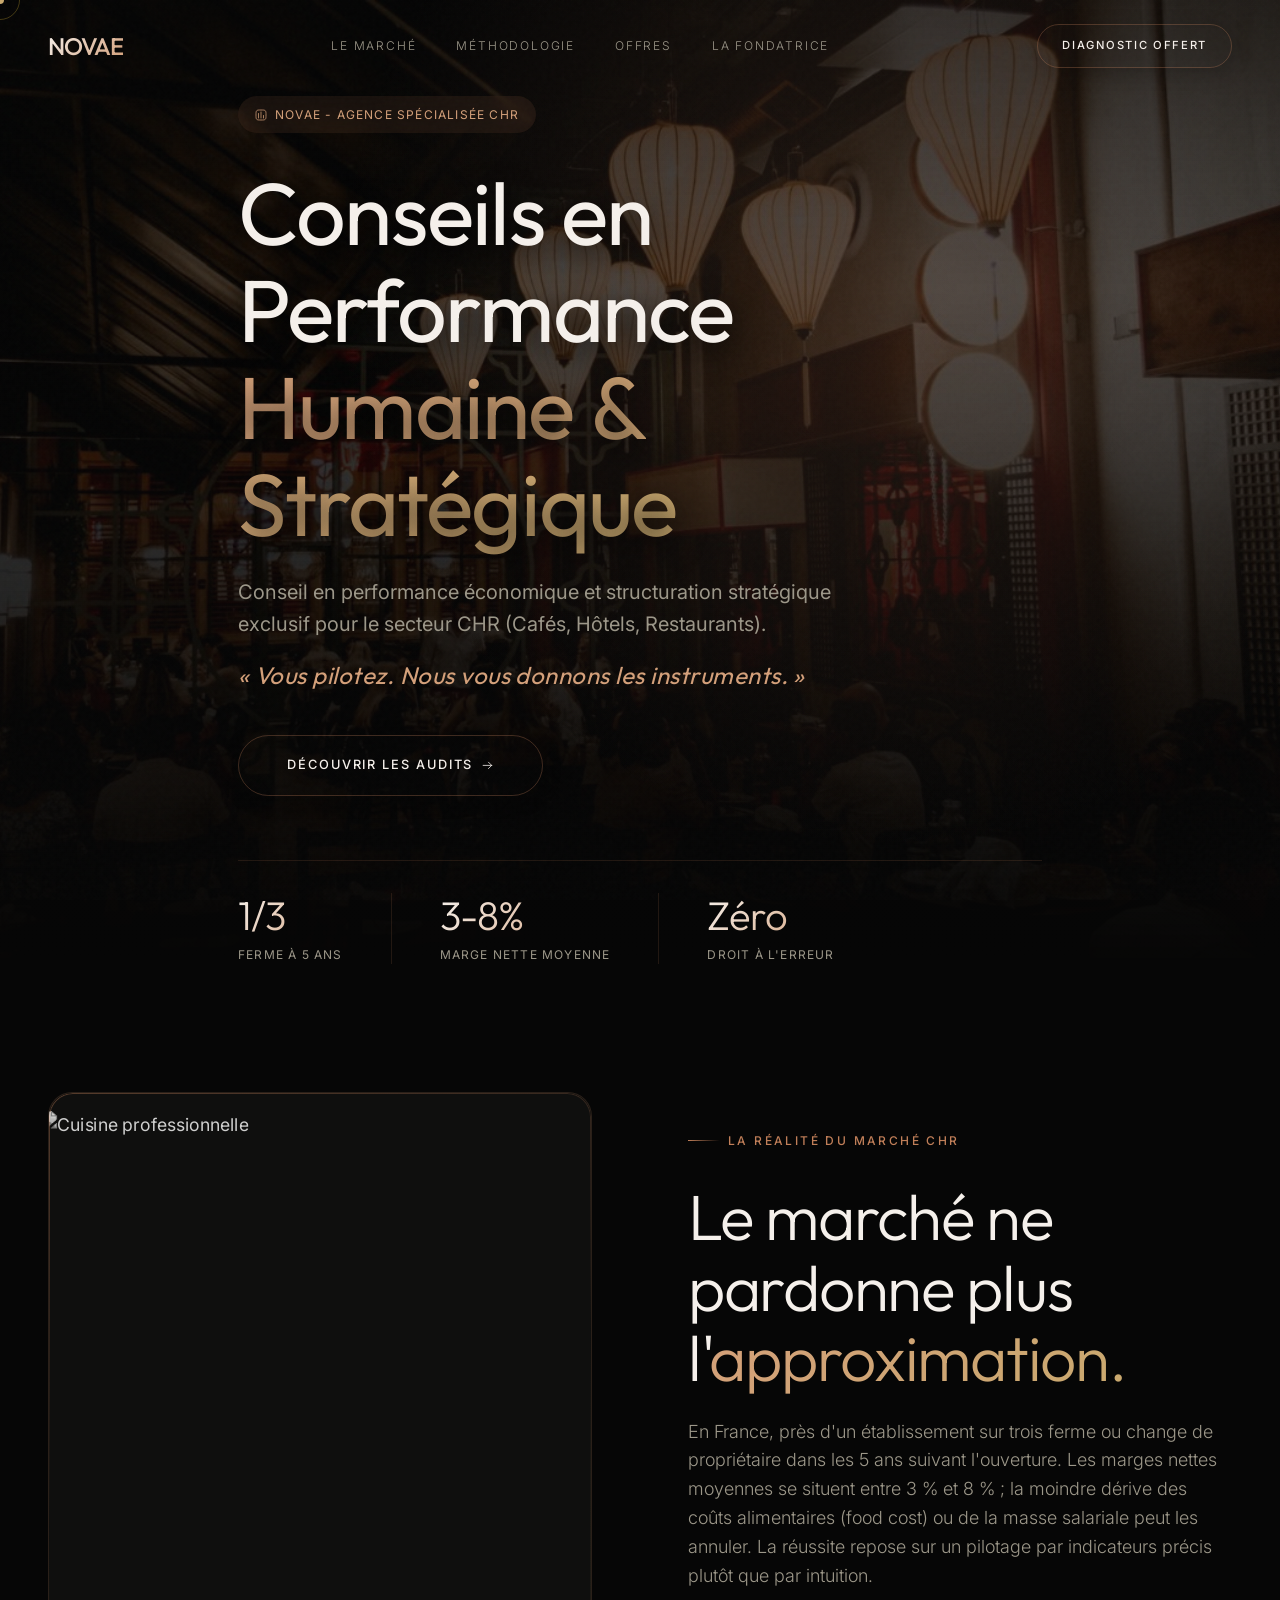
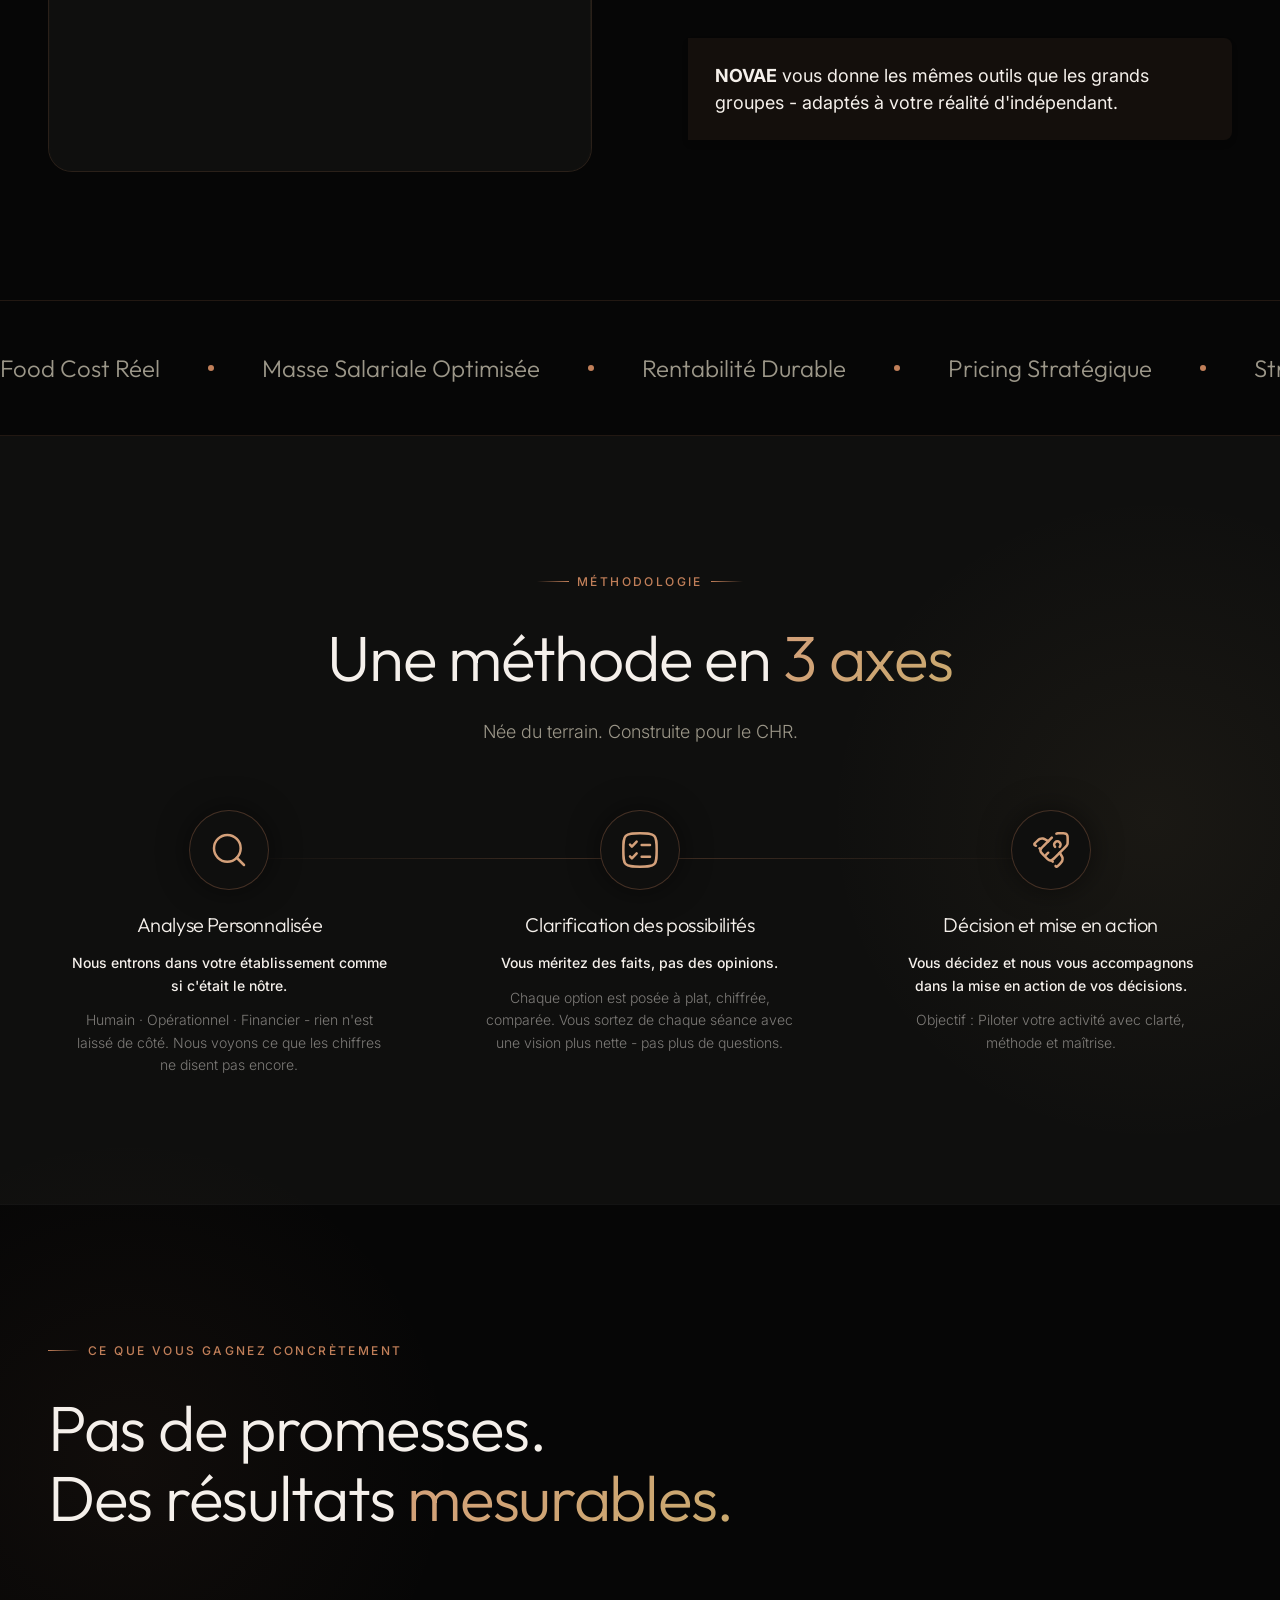
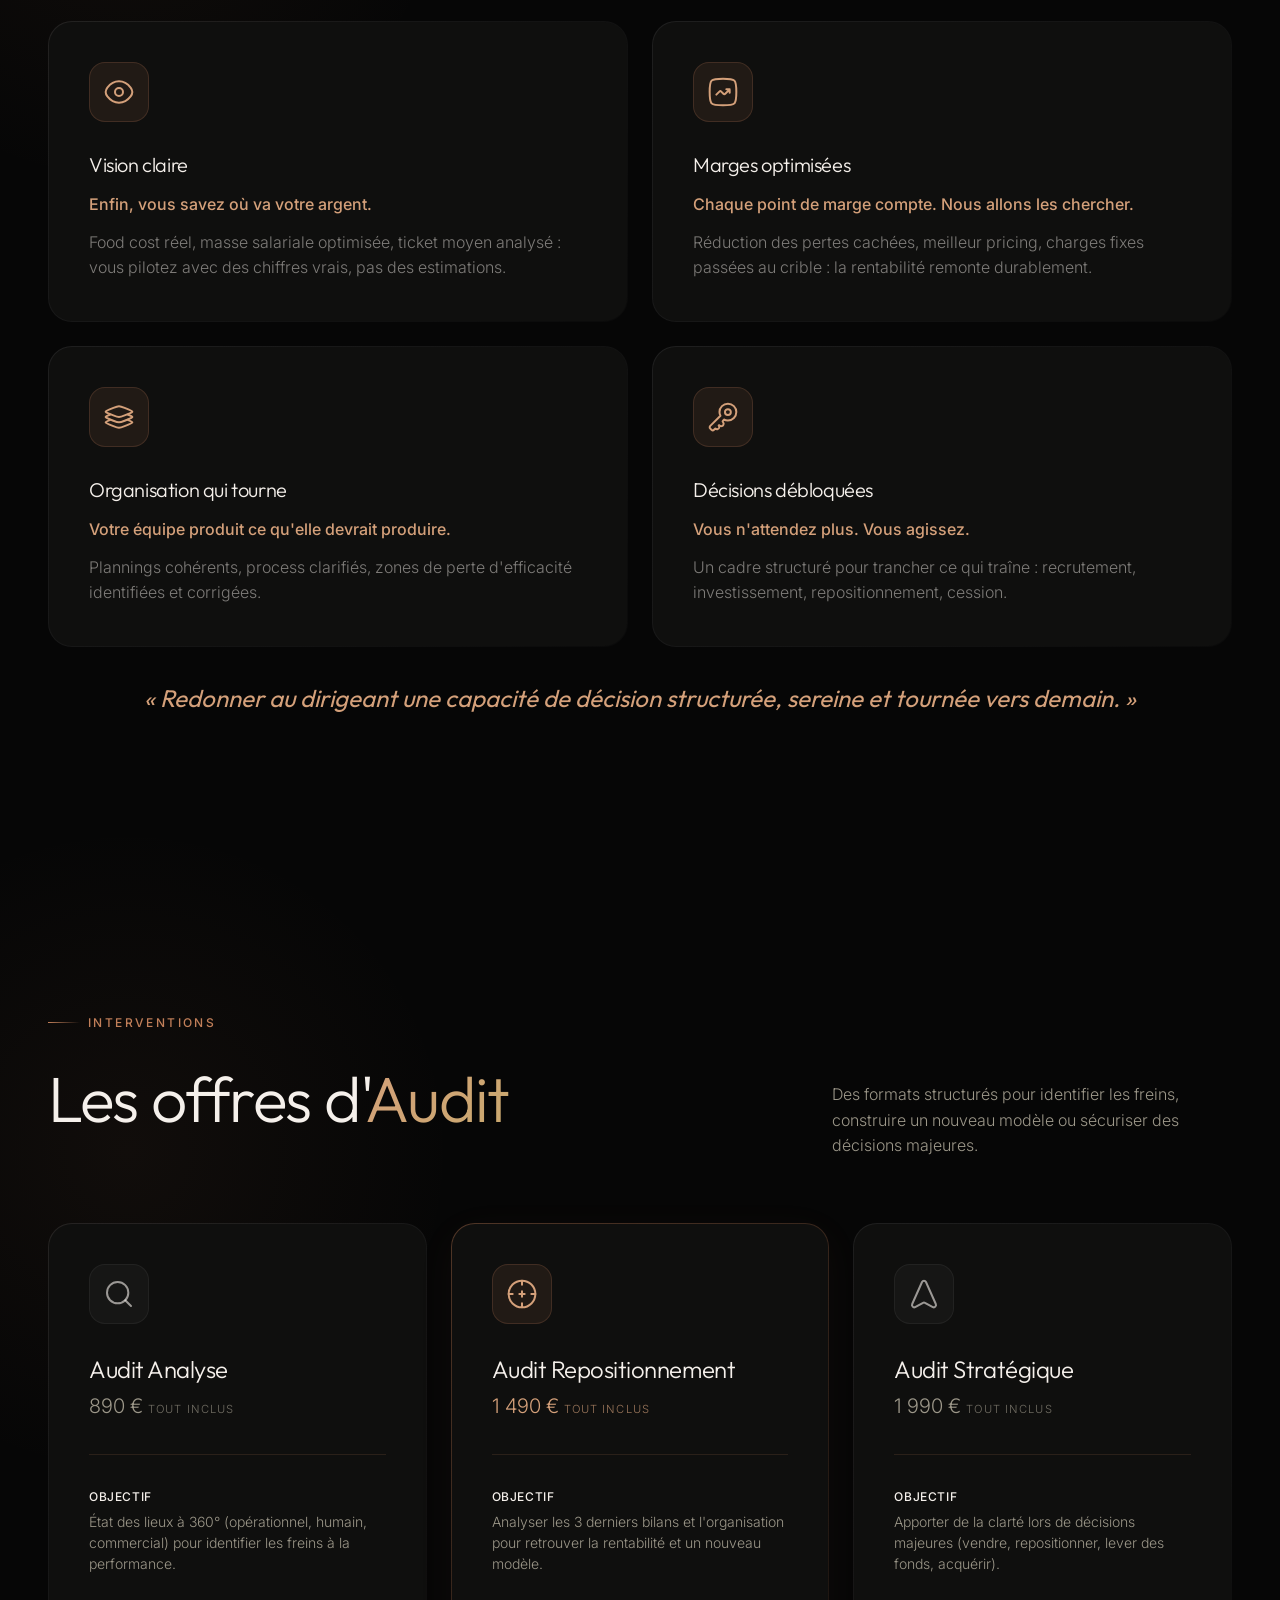
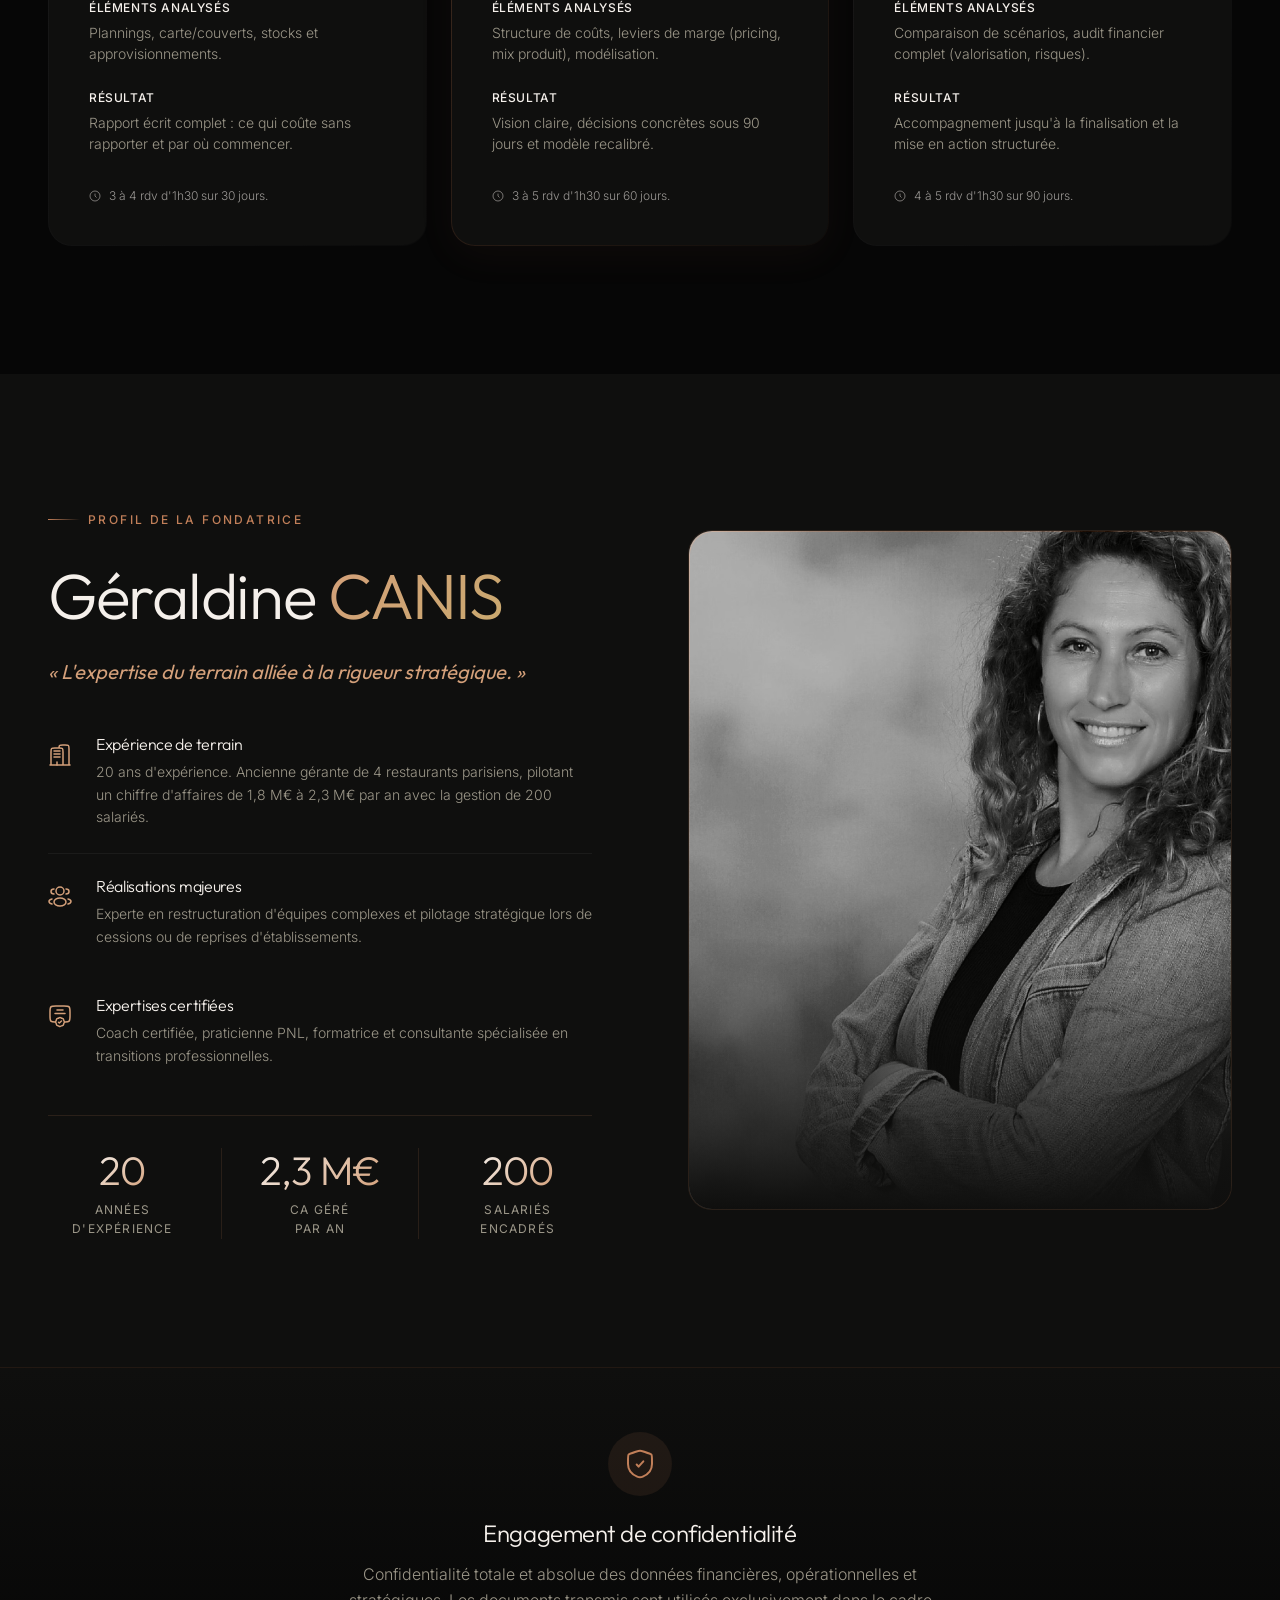
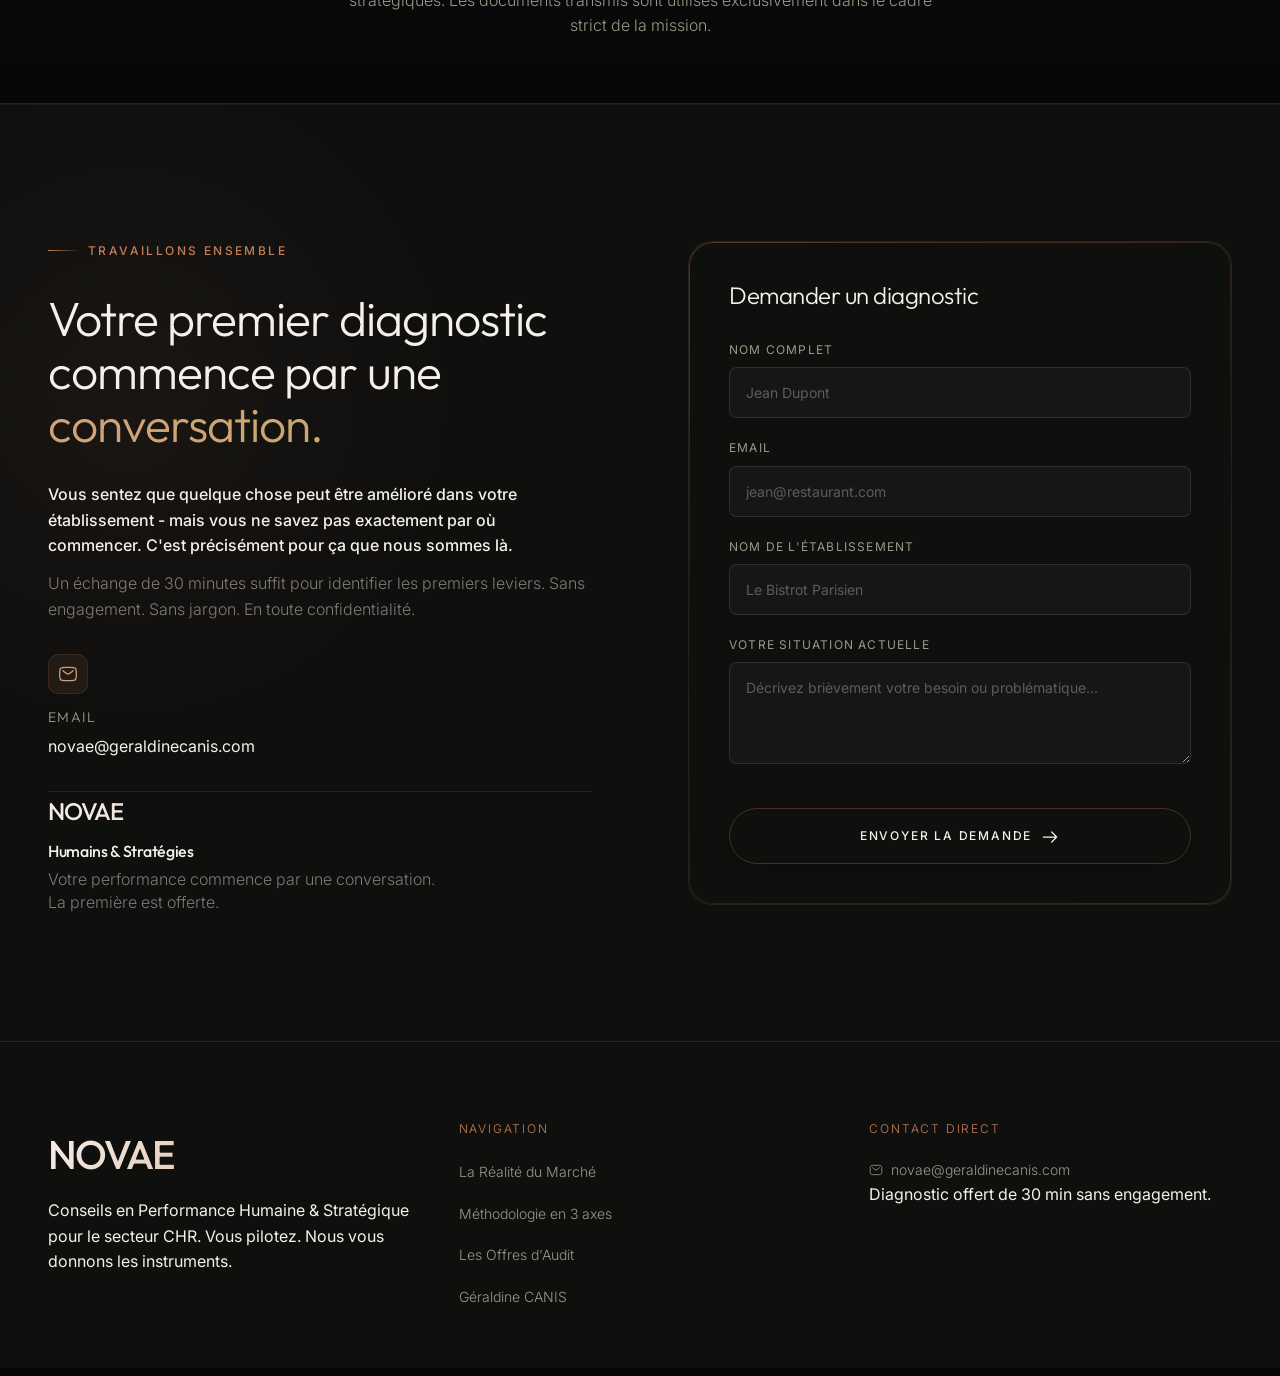
==== commit 7b975c9f: "Fix mobile menu and horizontal alignment of founder stats" ====
--- a/index.html
+++ b/index.html
@@ -416,6 +416,24 @@
                 </div>
               </div>
             </div>
+
+            <!-- Founder Stats -->
+            <div class="founder-stats mt-xl pt-lg border-t-light reveal-up delay-3" style="display: flex; flex-direction: row; flex-wrap: nowrap; justify-content: space-between; align-items: flex-start; gap: 0.5rem; margin-top: 3rem; padding-top: 2rem; border-top: 1px solid var(--border-light); text-align: center;">
+              <div class="stat-item" style="flex: 1; align-items: center;">
+                <h3 class="stat-value" style="font-size: clamp(1.5rem, 5vw, 2.5rem);">20</h3>
+                <p class="stat-label" style="font-size: clamp(0.55rem, 2vw, 0.75rem);">Années<br>d'expérience</p>
+              </div>
+              <div class="stat-divider" style="display: block !important; height: auto; align-self: stretch;"></div>
+              <div class="stat-item" style="flex: 1; align-items: center;">
+                <h3 class="stat-value" style="font-size: clamp(1.5rem, 5vw, 2.5rem);">2,3 M€</h3>
+                <p class="stat-label" style="font-size: clamp(0.55rem, 2vw, 0.75rem);">CA géré<br>par an</p>
+              </div>
+              <div class="stat-divider" style="display: block !important; height: auto; align-self: stretch;"></div>
+              <div class="stat-item" style="flex: 1; align-items: center;">
+                <h3 class="stat-value" style="font-size: clamp(1.5rem, 5vw, 2.5rem);">200</h3>
+                <p class="stat-label" style="font-size: clamp(0.55rem, 2vw, 0.75rem);">Salariés<br>encadrés</p>
+              </div>
+            </div>
           </div>
 
           <div class="image-wrapper order-mobile-1 reveal-right">
--- a/styles.css
+++ b/styles.css
@@ -204,6 +204,7 @@
   padding: 1px;
   background: linear-gradient(160deg, rgba(193,127,89,0.4), transparent 50%, rgba(201,169,110,0.2));
   -webkit-mask: linear-gradient(#fff 0 0) content-box, linear-gradient(#fff 0 0);
+  mask: linear-gradient(#fff 0 0) content-box, linear-gradient(#fff 0 0);
   -webkit-mask-composite: xor;
   mask-composite: exclude;
   pointer-events: none;
@@ -326,6 +327,7 @@
   letter-spacing: -0.05em;
   background: linear-gradient(135deg, #F5F0EB, #D4A07A);
   -webkit-background-clip: text;
+  background-clip: text;
   color: transparent;
 }
 .logo-text.lg { font-size: 2.5rem; }
@@ -362,12 +364,25 @@
   border: none;
   cursor: pointer;
   z-index: 110;
+  padding: 10px;
+  margin-right: -10px;
 }
 .hamburger-line {
   width: 24px;
   height: 1.5px;
   background: var(--text-primary);
   transition: all 0.3s;
+}
+
+/* Hamburger to X animation */
+.nav-toggle.active .hamburger-line:nth-child(1) {
+  transform: translateY(6.5px) rotate(45deg);
+}
+.nav-toggle.active .hamburger-line:nth-child(2) {
+  opacity: 0;
+}
+.nav-toggle.active .hamburger-line:nth-child(3) {
+  transform: translateY(-6.5px) rotate(-45deg);
 }
 
 .mobile-menu {
@@ -385,7 +400,7 @@
 }
 .mobile-menu.active {
   opacity: 1;
-  pointer-events: all;
+  pointer-events: auto;
 }
 .mobile-menu-inner {
   display: flex;
@@ -506,6 +521,7 @@
   color: var(--text-primary);
   background: linear-gradient(135deg, var(--text-primary), var(--accent-primary));
   -webkit-background-clip: text;
+  background-clip: text;
   color: transparent;
 }
 .stat-label {
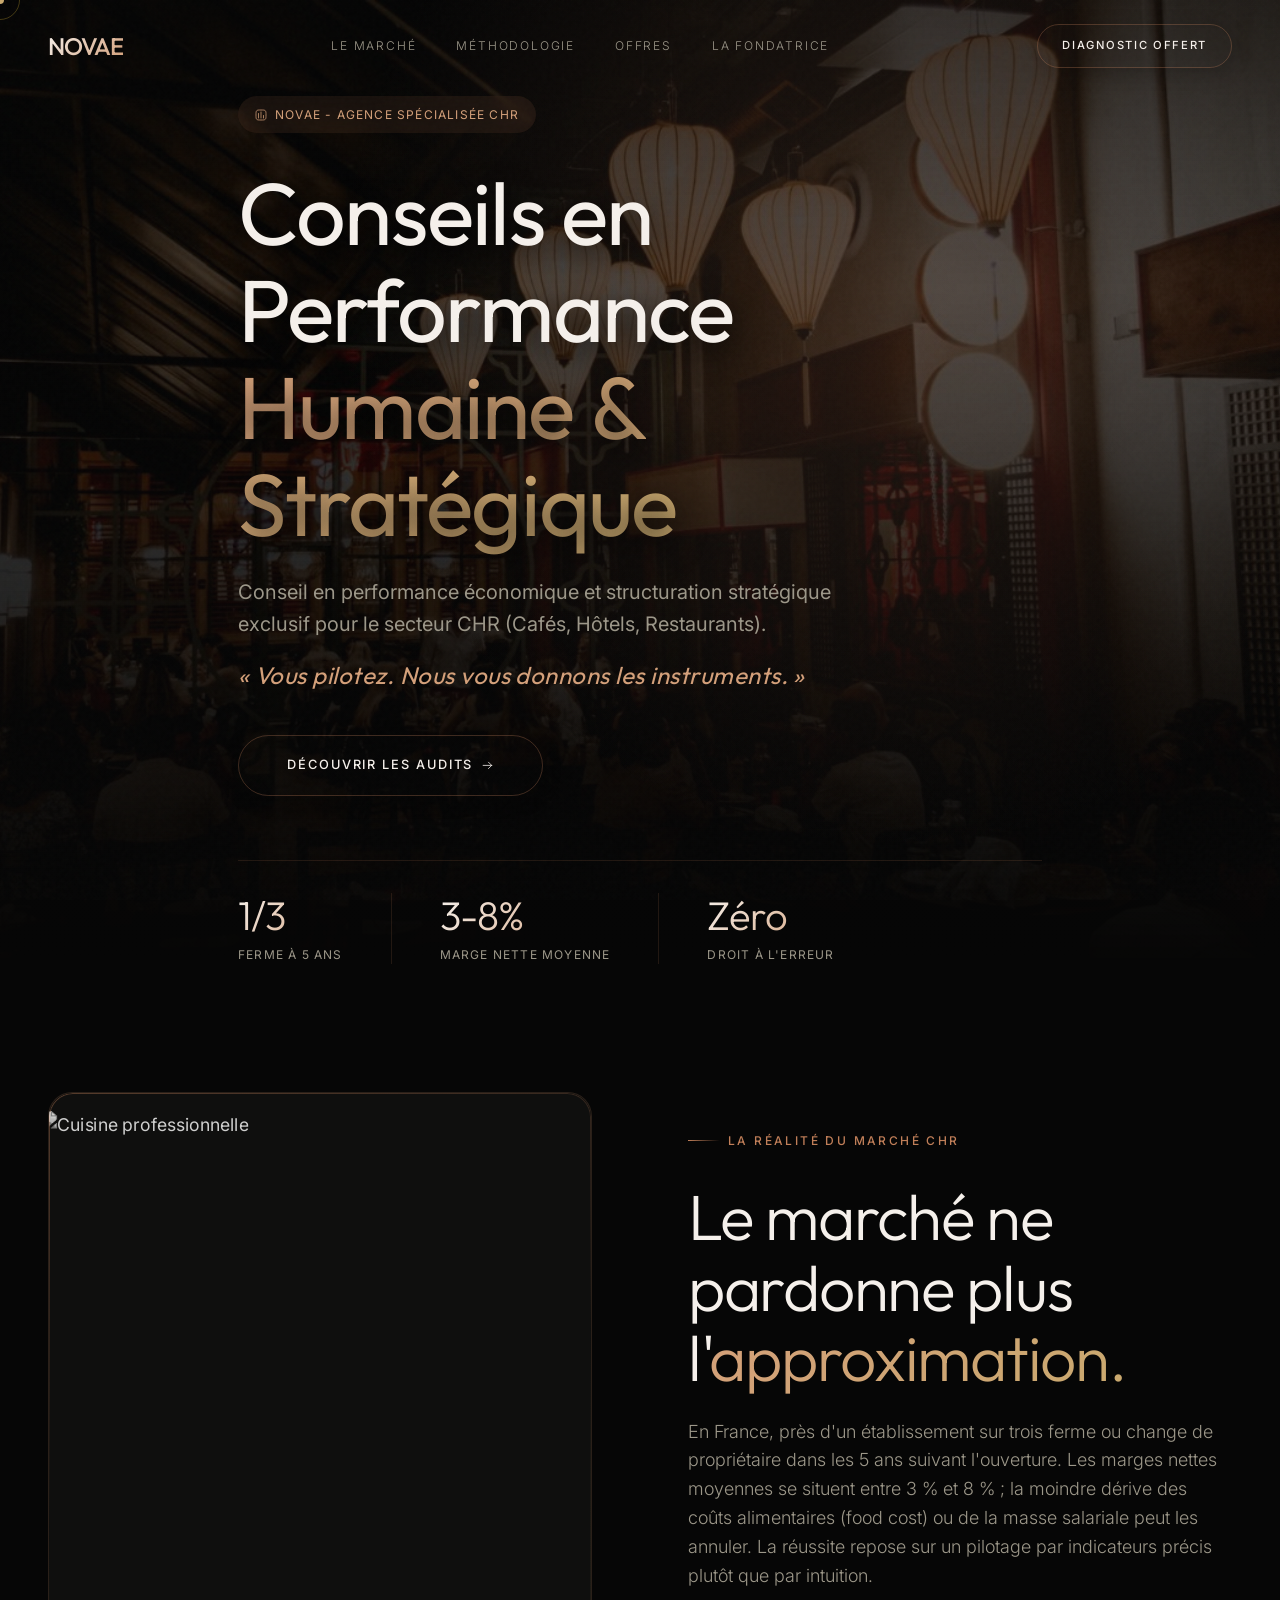
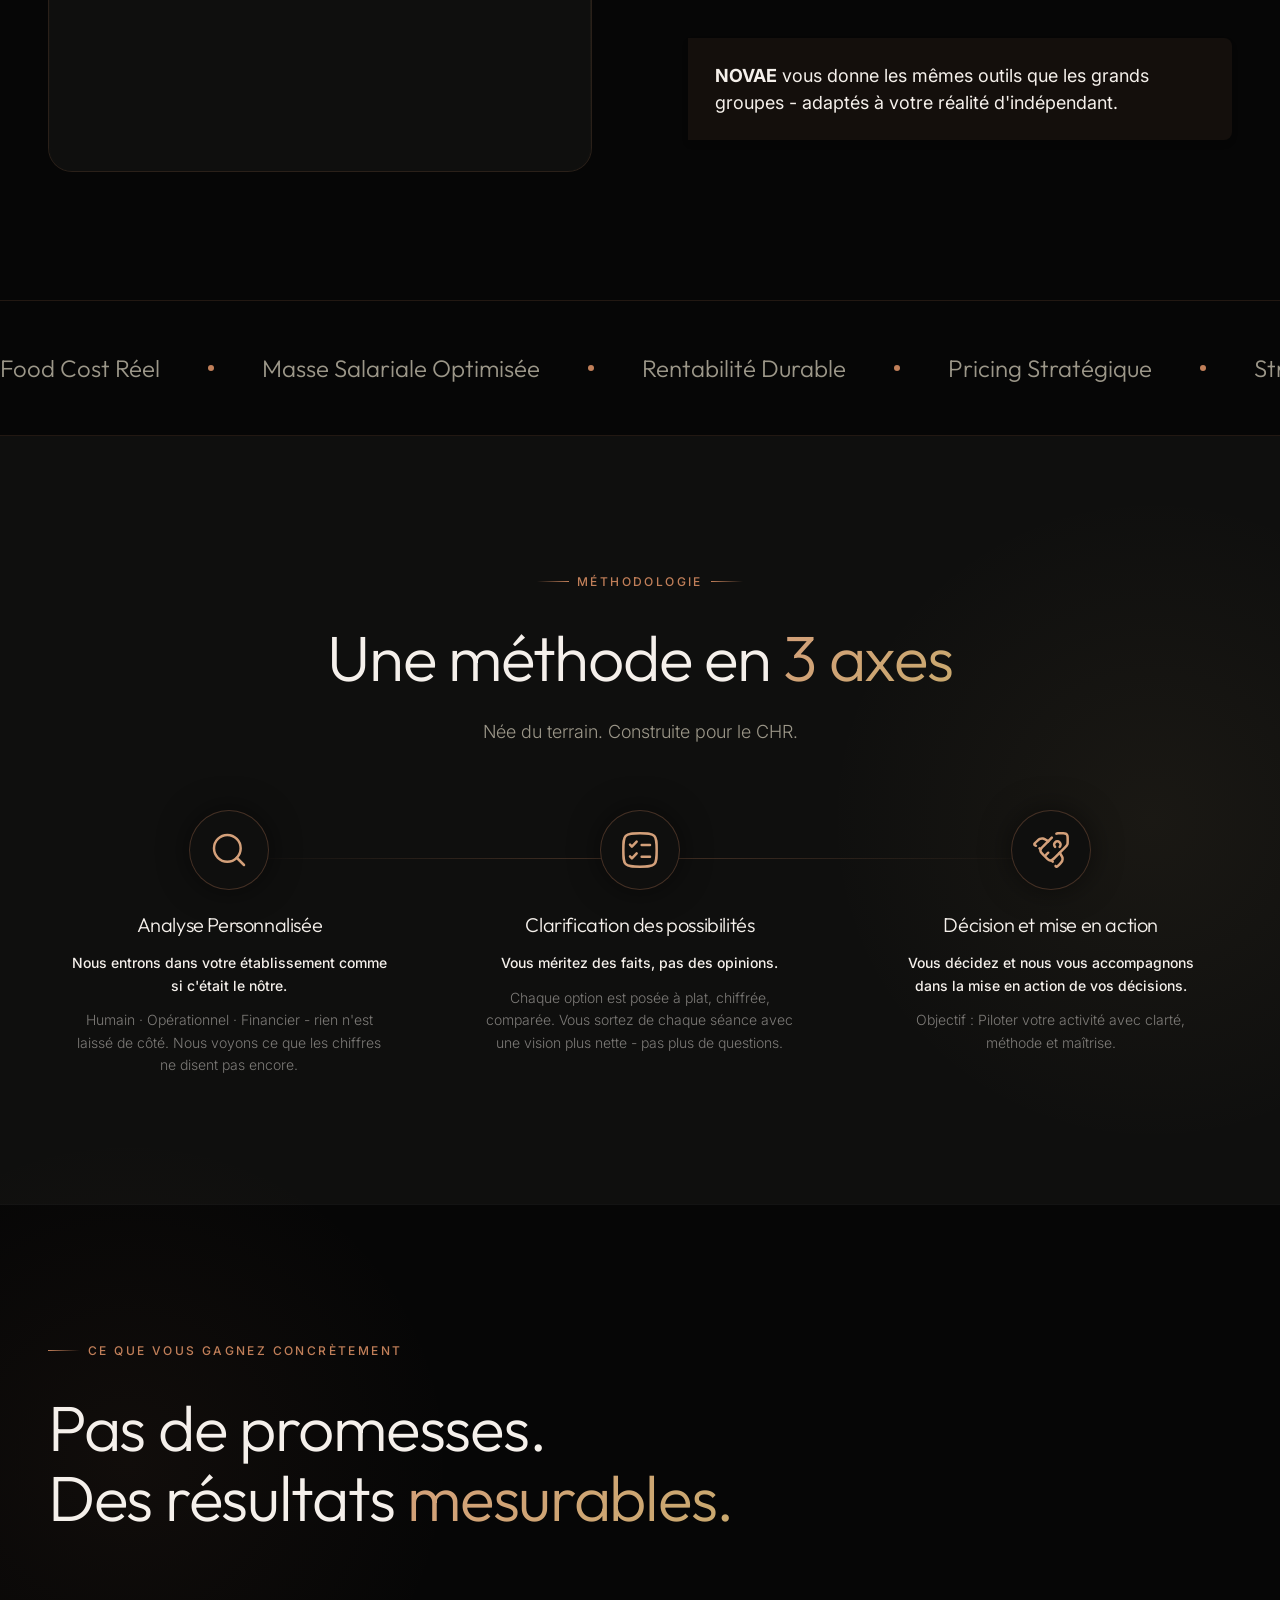
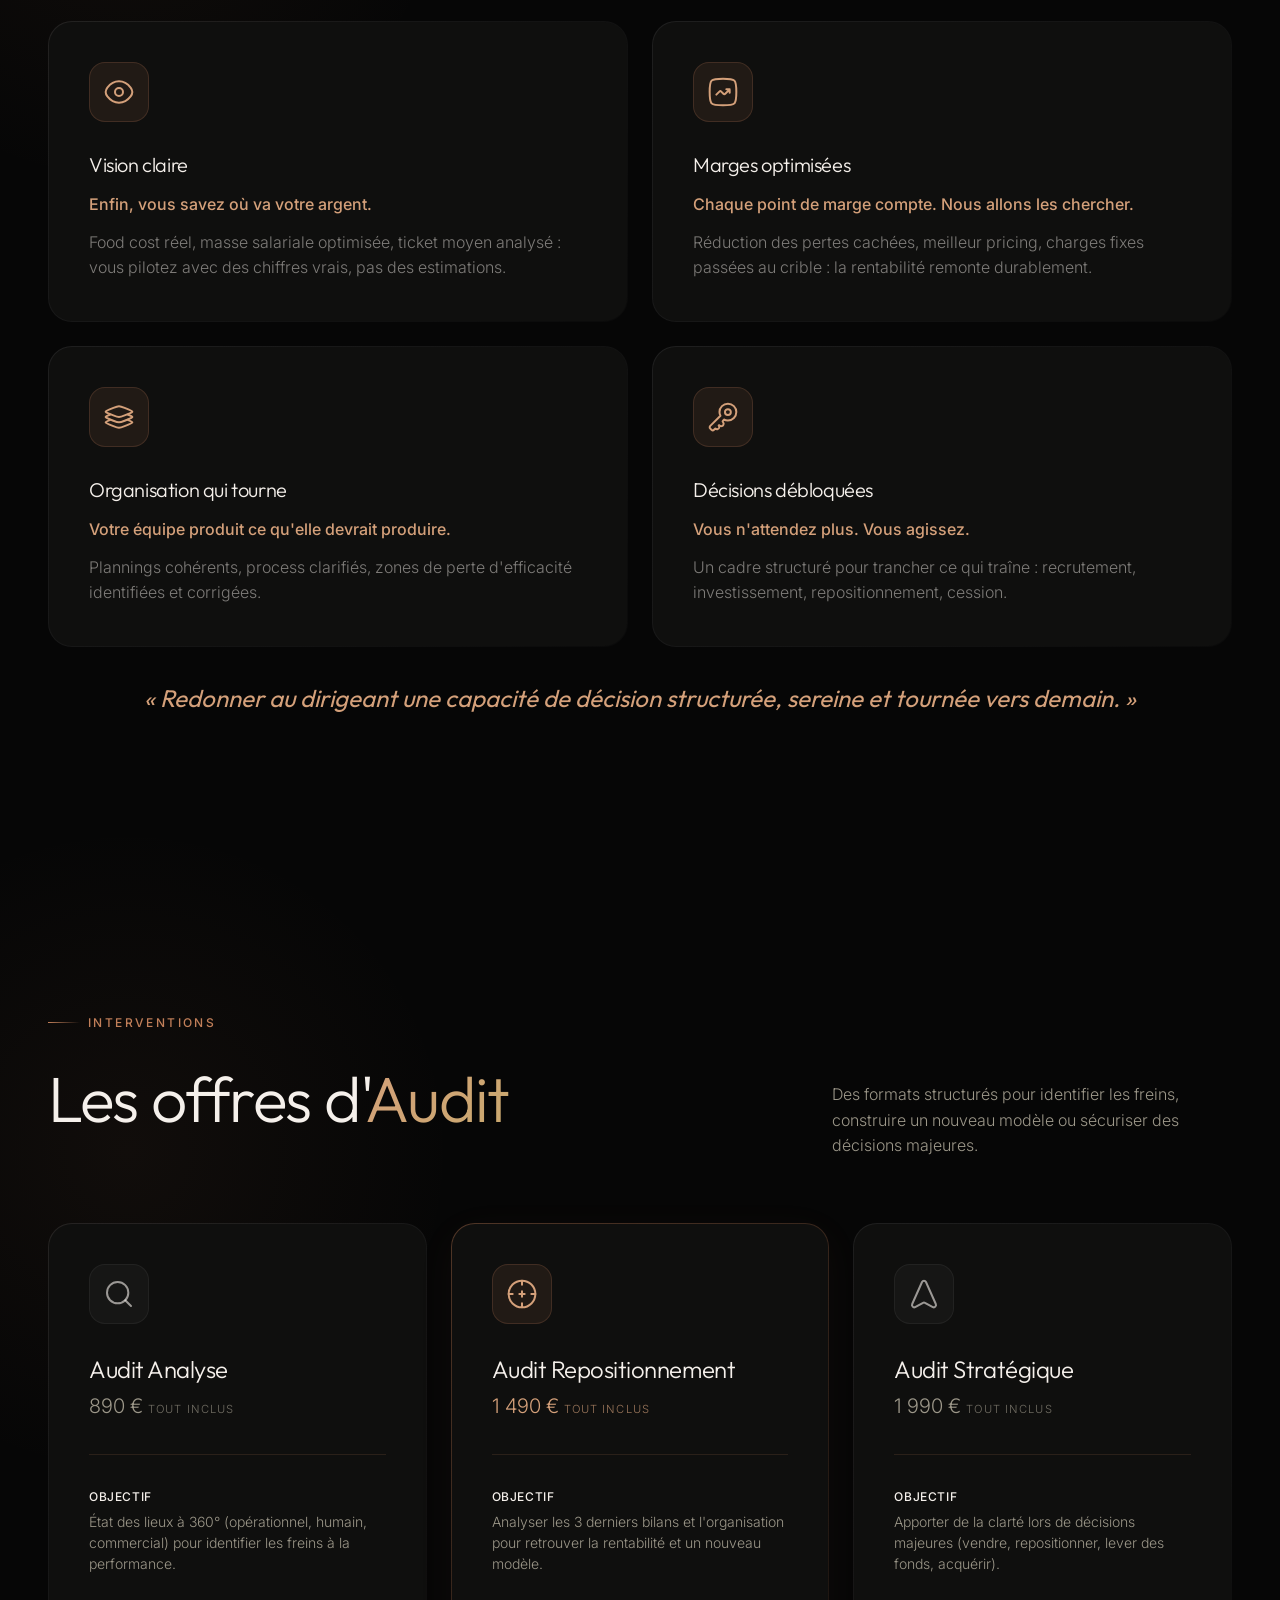
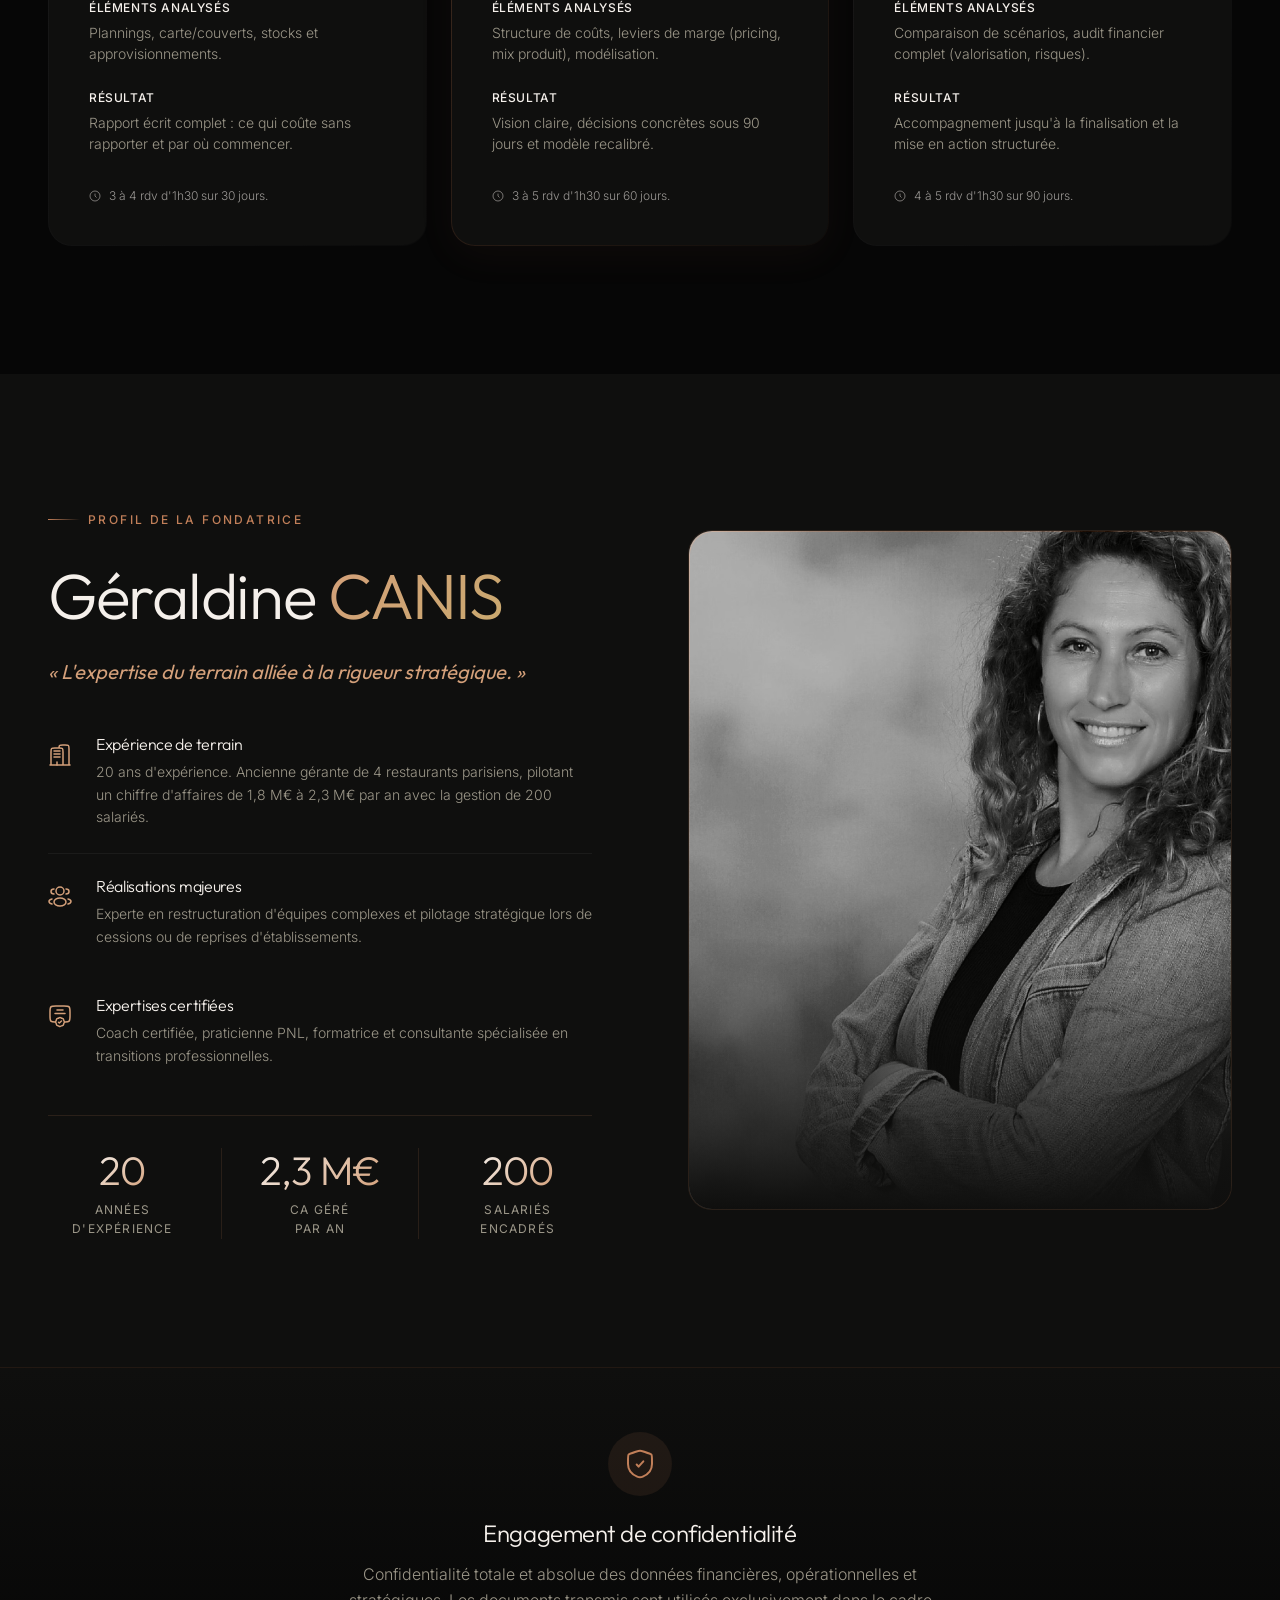
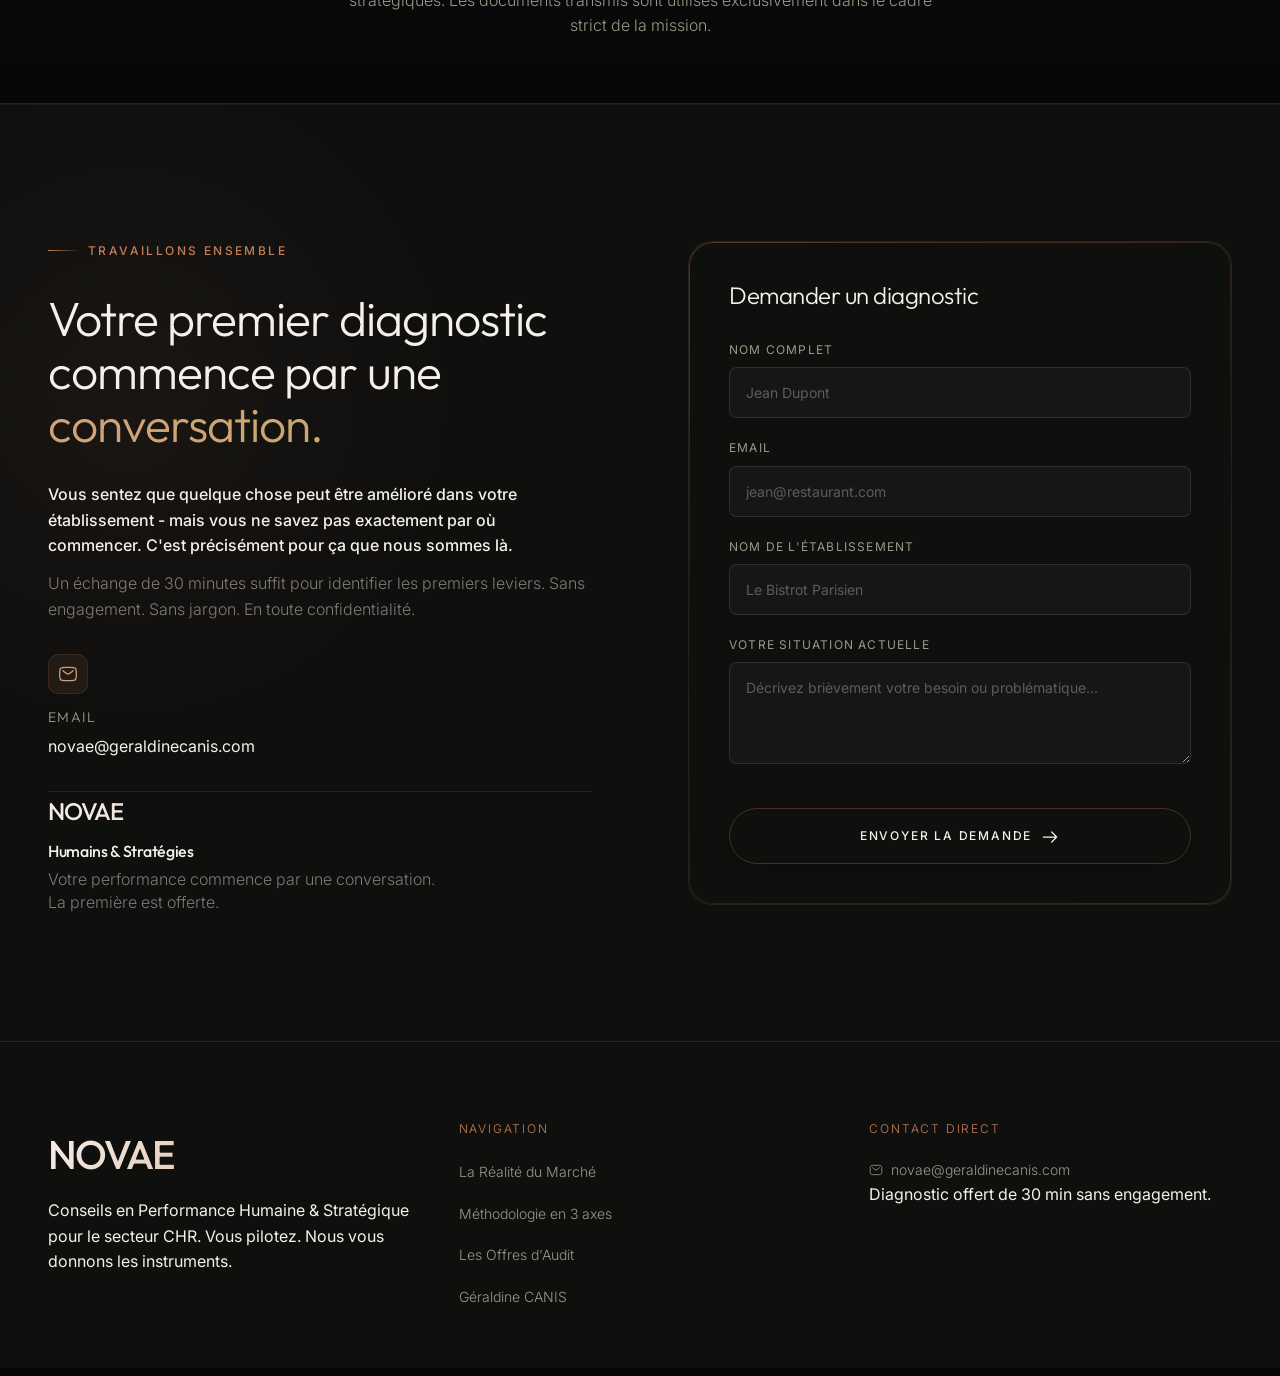
==== commit dcd5e229: "Update footer copyright to 2026 and novae-conseil" ====
--- a/index.html
+++ b/index.html
@@ -580,7 +580,7 @@
       </div>
       
       <div class="footer-bottom reveal-up delay-3 pt-lg border-t-light">
-        <div class="copyright text-sm opacity-60">© 2024 NOVAE — Géraldine CANIS. Tous droits réservés.</div>
+        <div class="copyright text-sm opacity-60">© 2026 NOVAE-CONSEIL. Tous droits réservés.</div>
         <div class="legal-links flex gap-md text-sm opacity-60">
           <a href="#" class="hover-white">Mentions légales</a>
           <a href="#" class="hover-white">Politique de confidentialité</a>
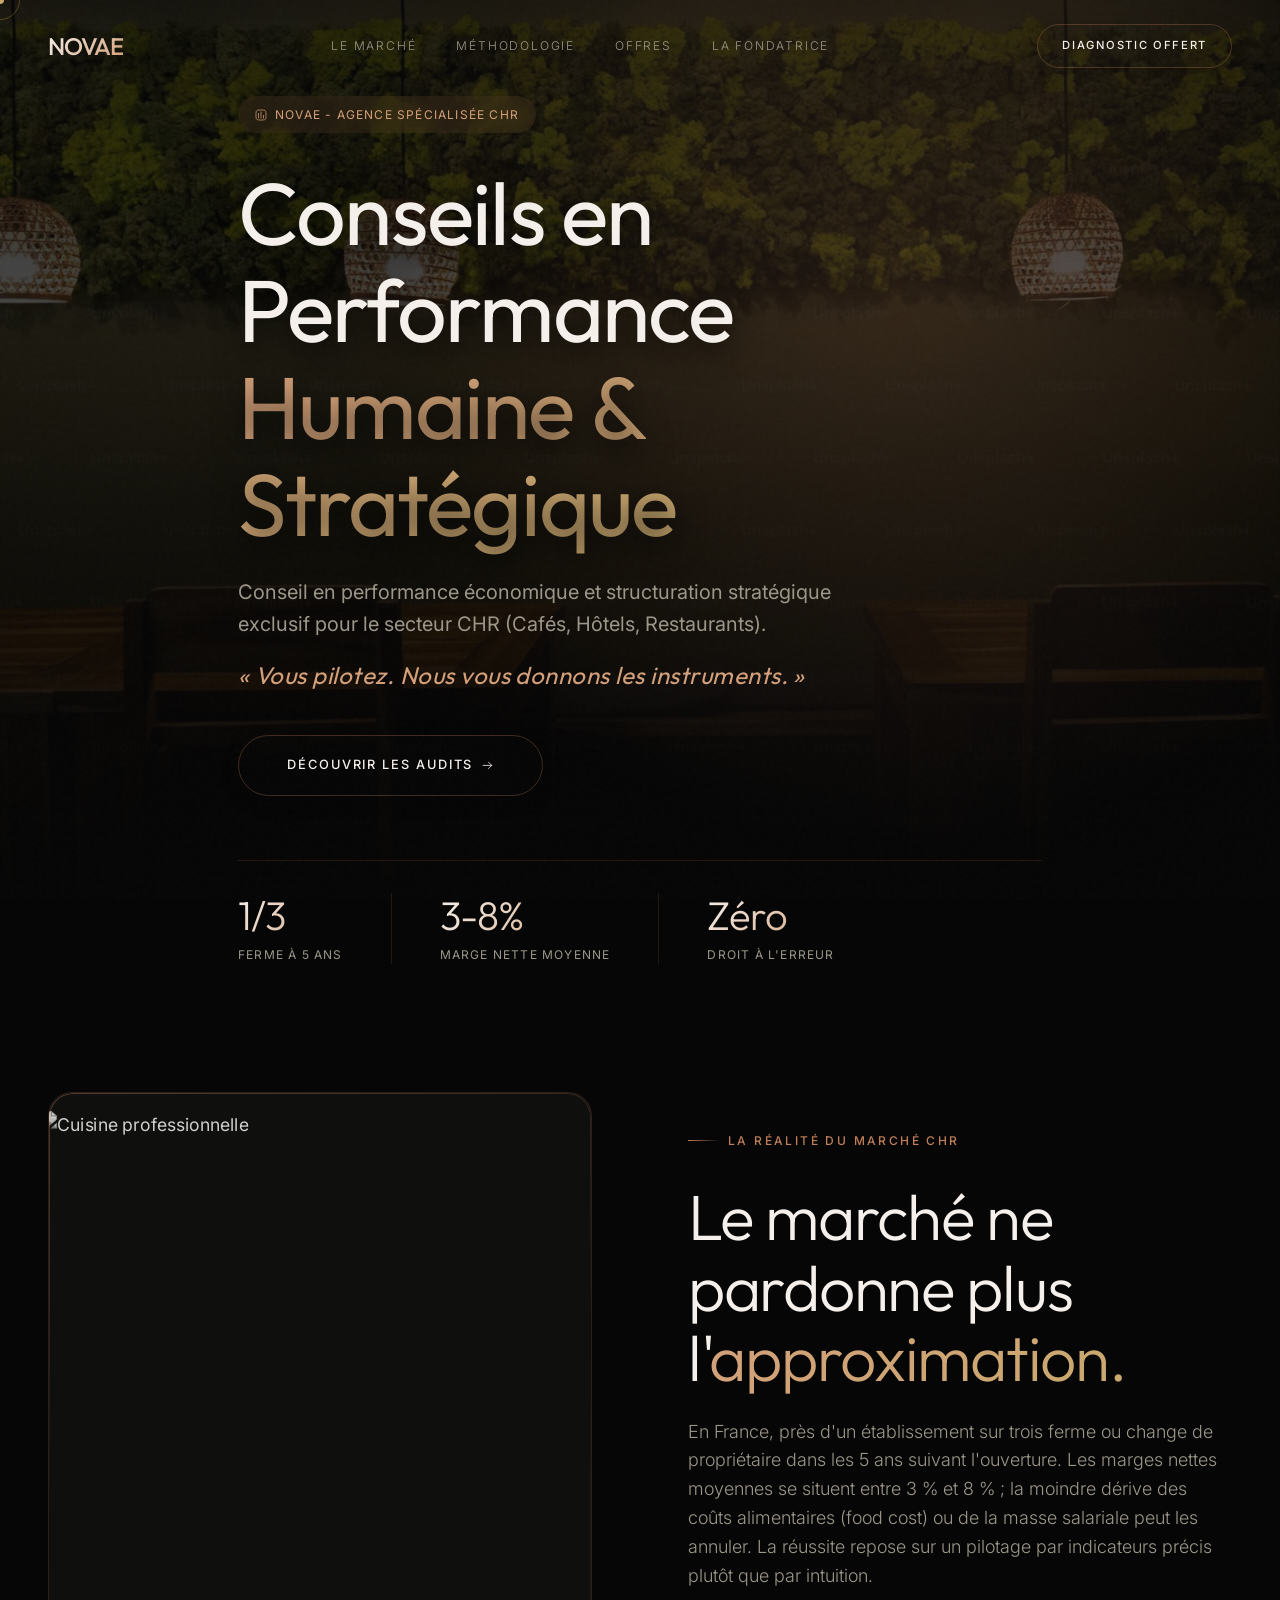
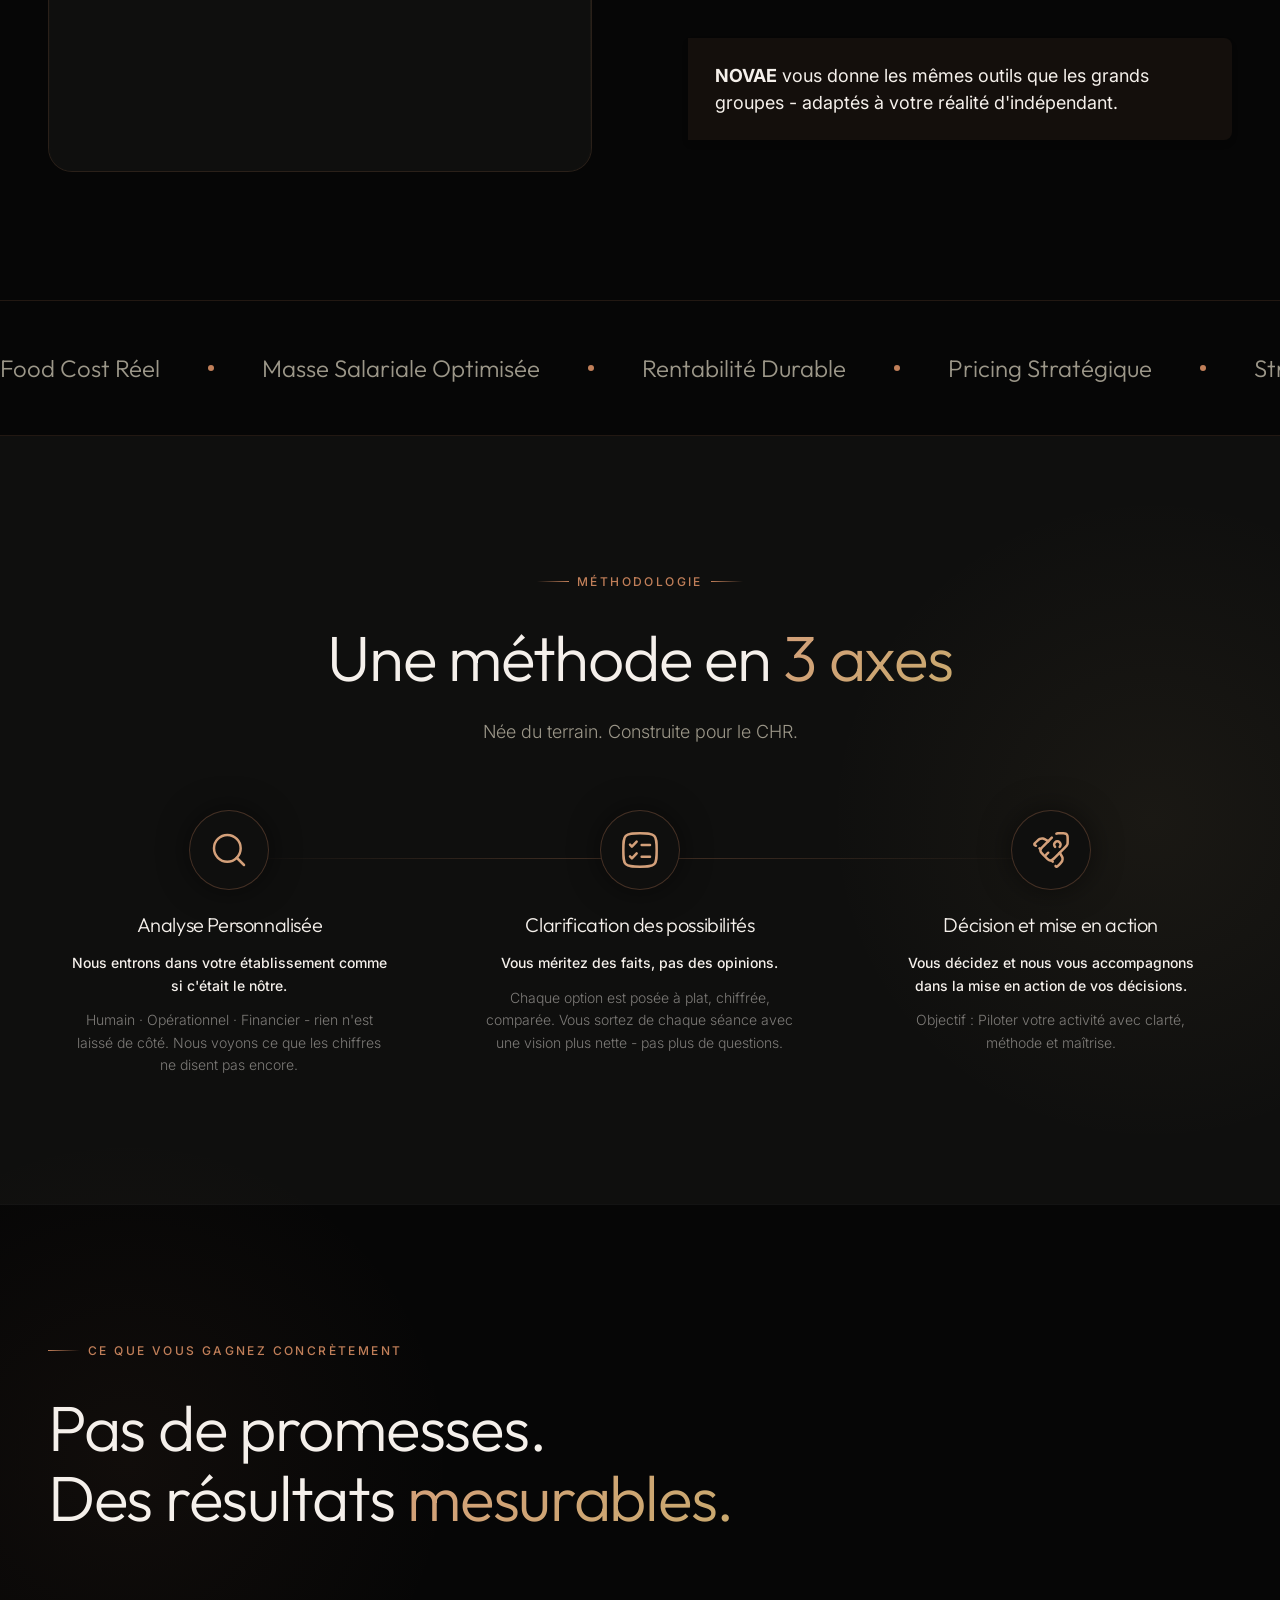
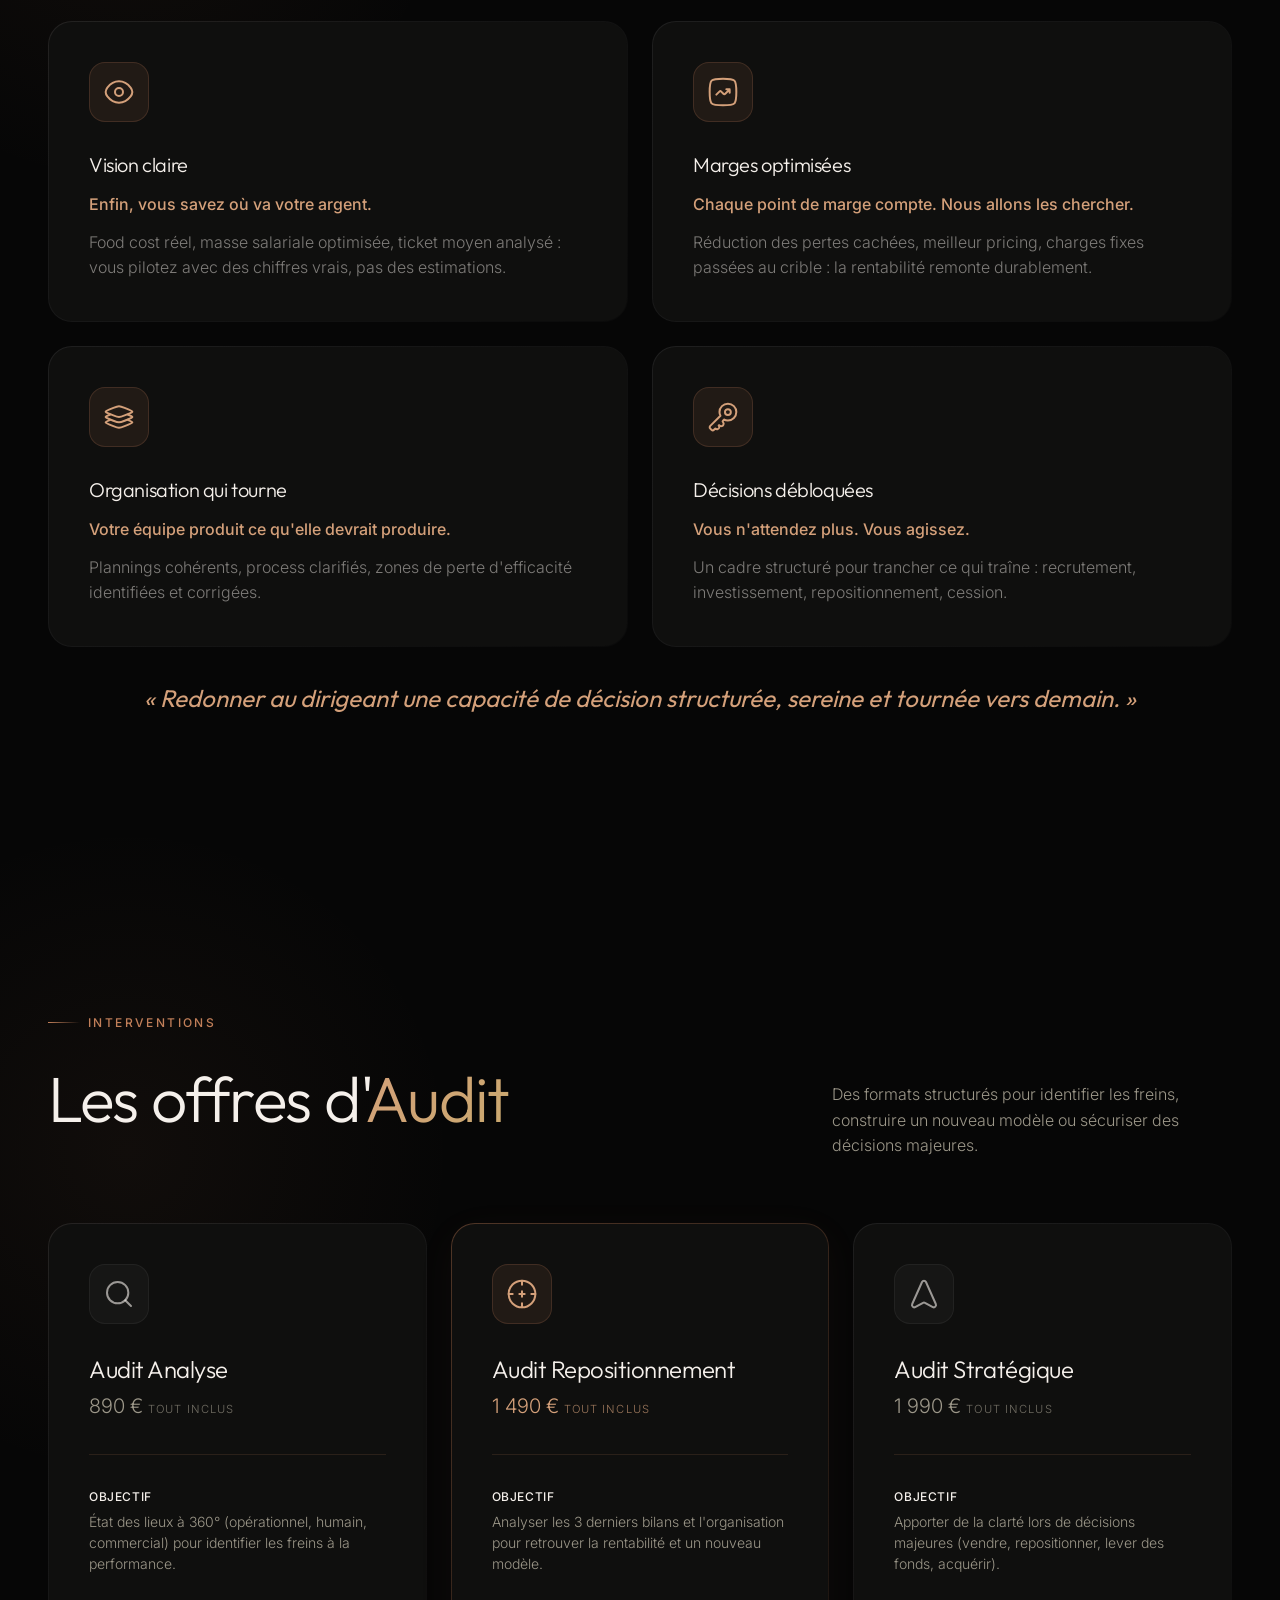
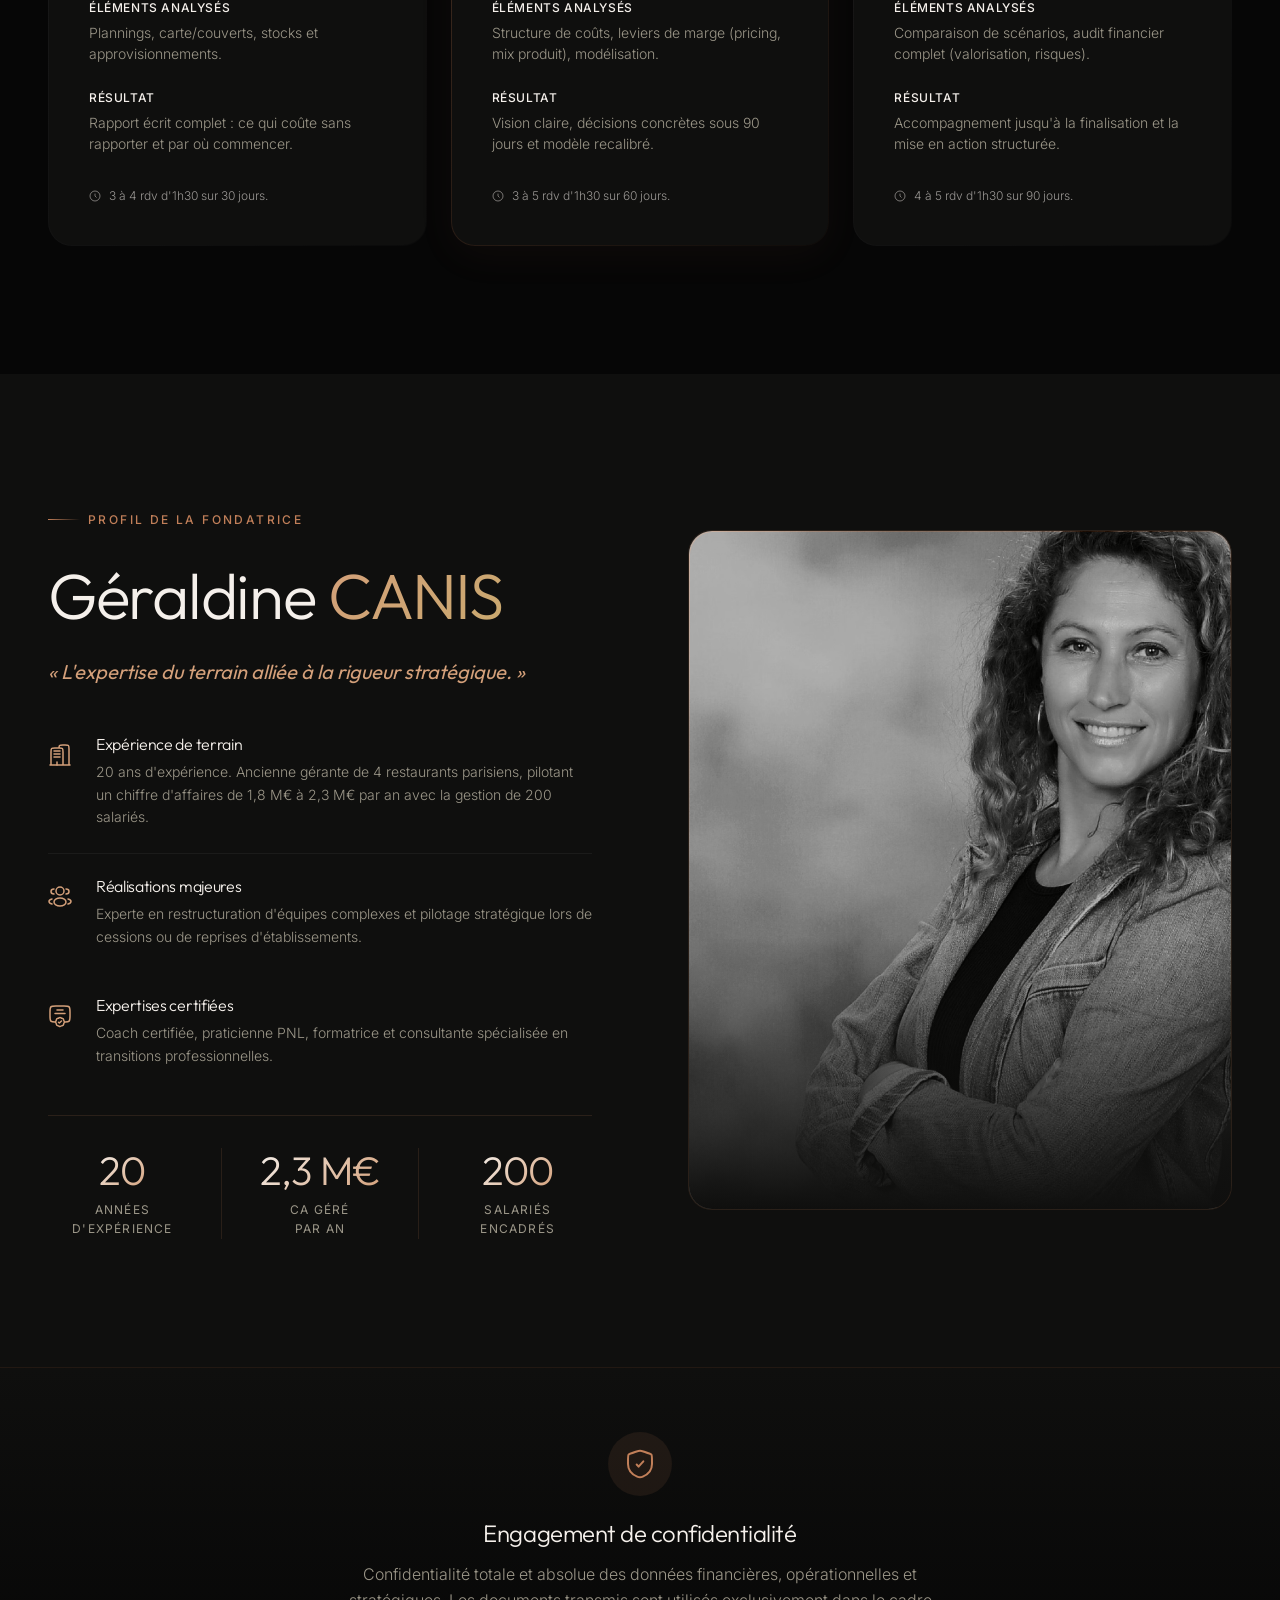
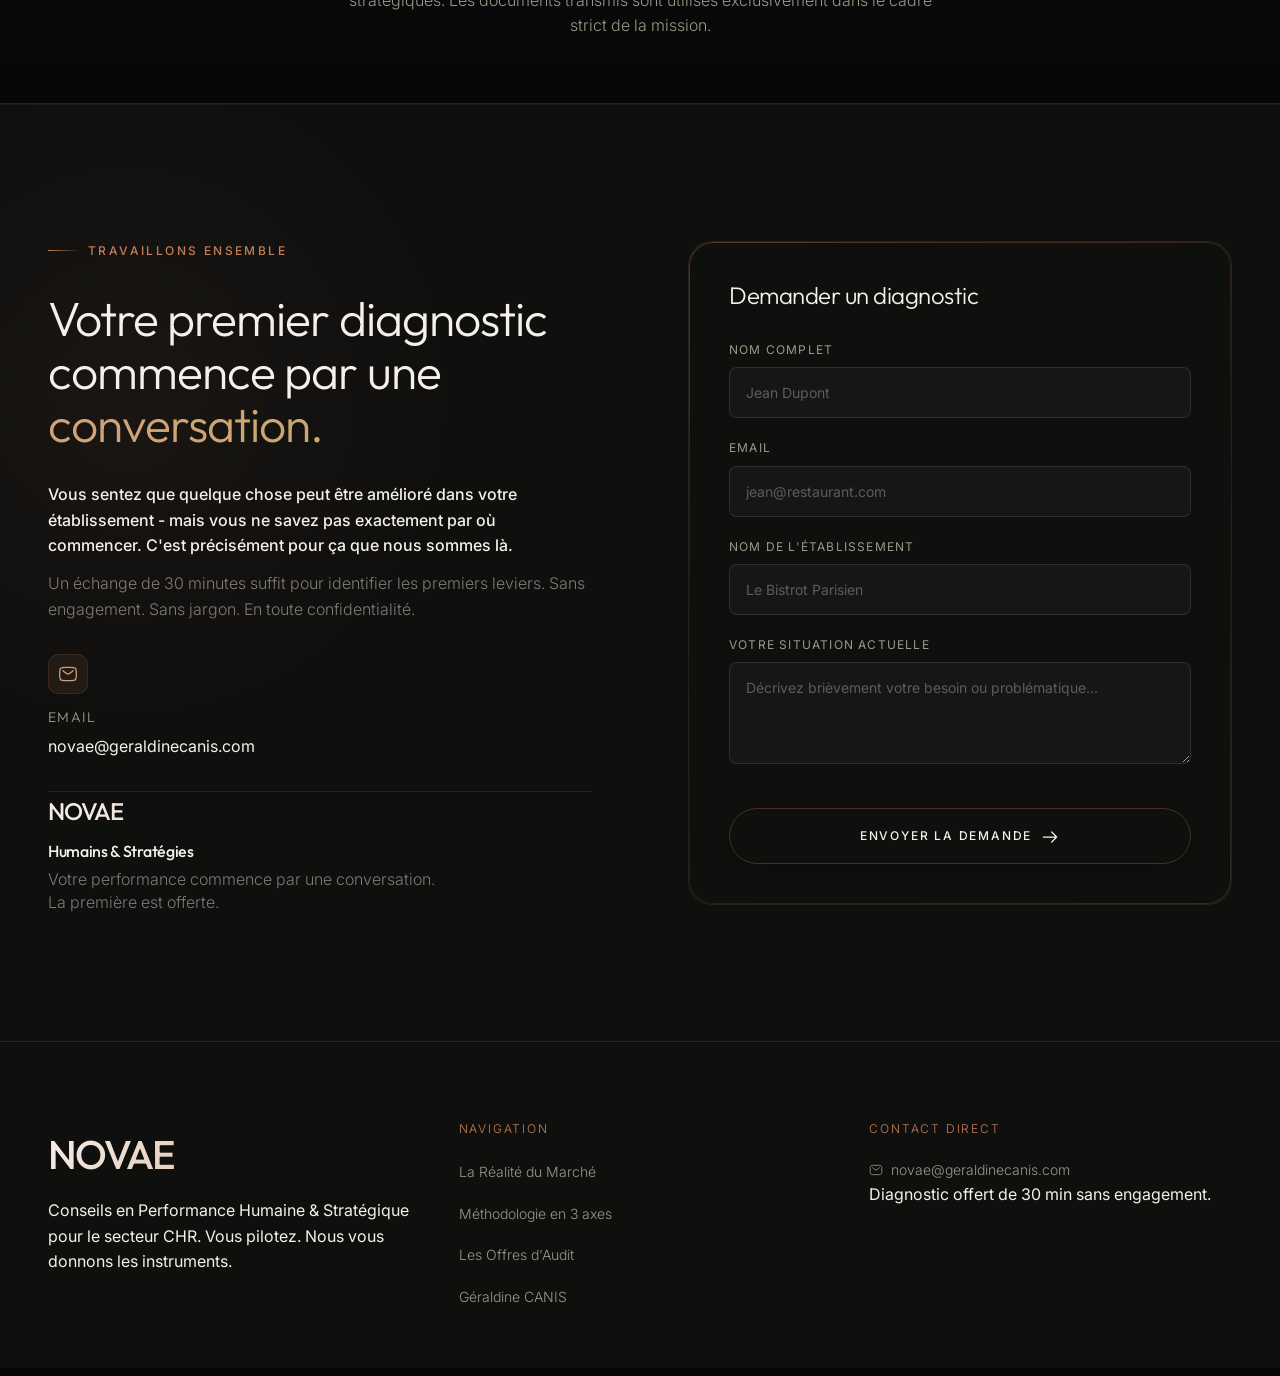
==== commit 113681cc: "Update hero image to lanterne" ====
--- a/index.html
+++ b/index.html
@@ -64,7 +64,7 @@
     <section class="hero-section">
       <div class="hero-bg">
         <div class="hero-gradient"></div>
-        <img src="photo8.jpeg" alt="Restaurant Interior Dark" class="hero-image" />
+        <img src="lanterne.jpeg" alt="Restaurant Interior Dark" class="hero-image" />
         <div class="hero-overlay"></div>
       </div>
       
@@ -581,9 +581,9 @@
       
       <div class="footer-bottom reveal-up delay-3 pt-lg border-t-light">
         <div class="copyright text-sm opacity-60">© 2026 NOVAE-CONSEIL. Tous droits réservés.</div>
-        <div class="legal-links flex gap-md text-sm opacity-60">
-          <a href="#" class="hover-white">Mentions légales</a>
-          <a href="#" class="hover-white">Politique de confidentialité</a>
+        <div class="legal-links flex gap-md">
+          <a href="#" style="color: #ffffff; font-size: 0.65rem; text-decoration: none; transition: opacity 0.3s;" onmouseover="this.style.opacity='0.7'" onmouseout="this.style.opacity='1'">Mentions légales</a>
+          <a href="#" style="color: #ffffff; font-size: 0.65rem; text-decoration: none; transition: opacity 0.3s;" onmouseover="this.style.opacity='0.7'" onmouseout="this.style.opacity='1'">Politique de confidentialité</a>
         </div>
       </div>
     </div>
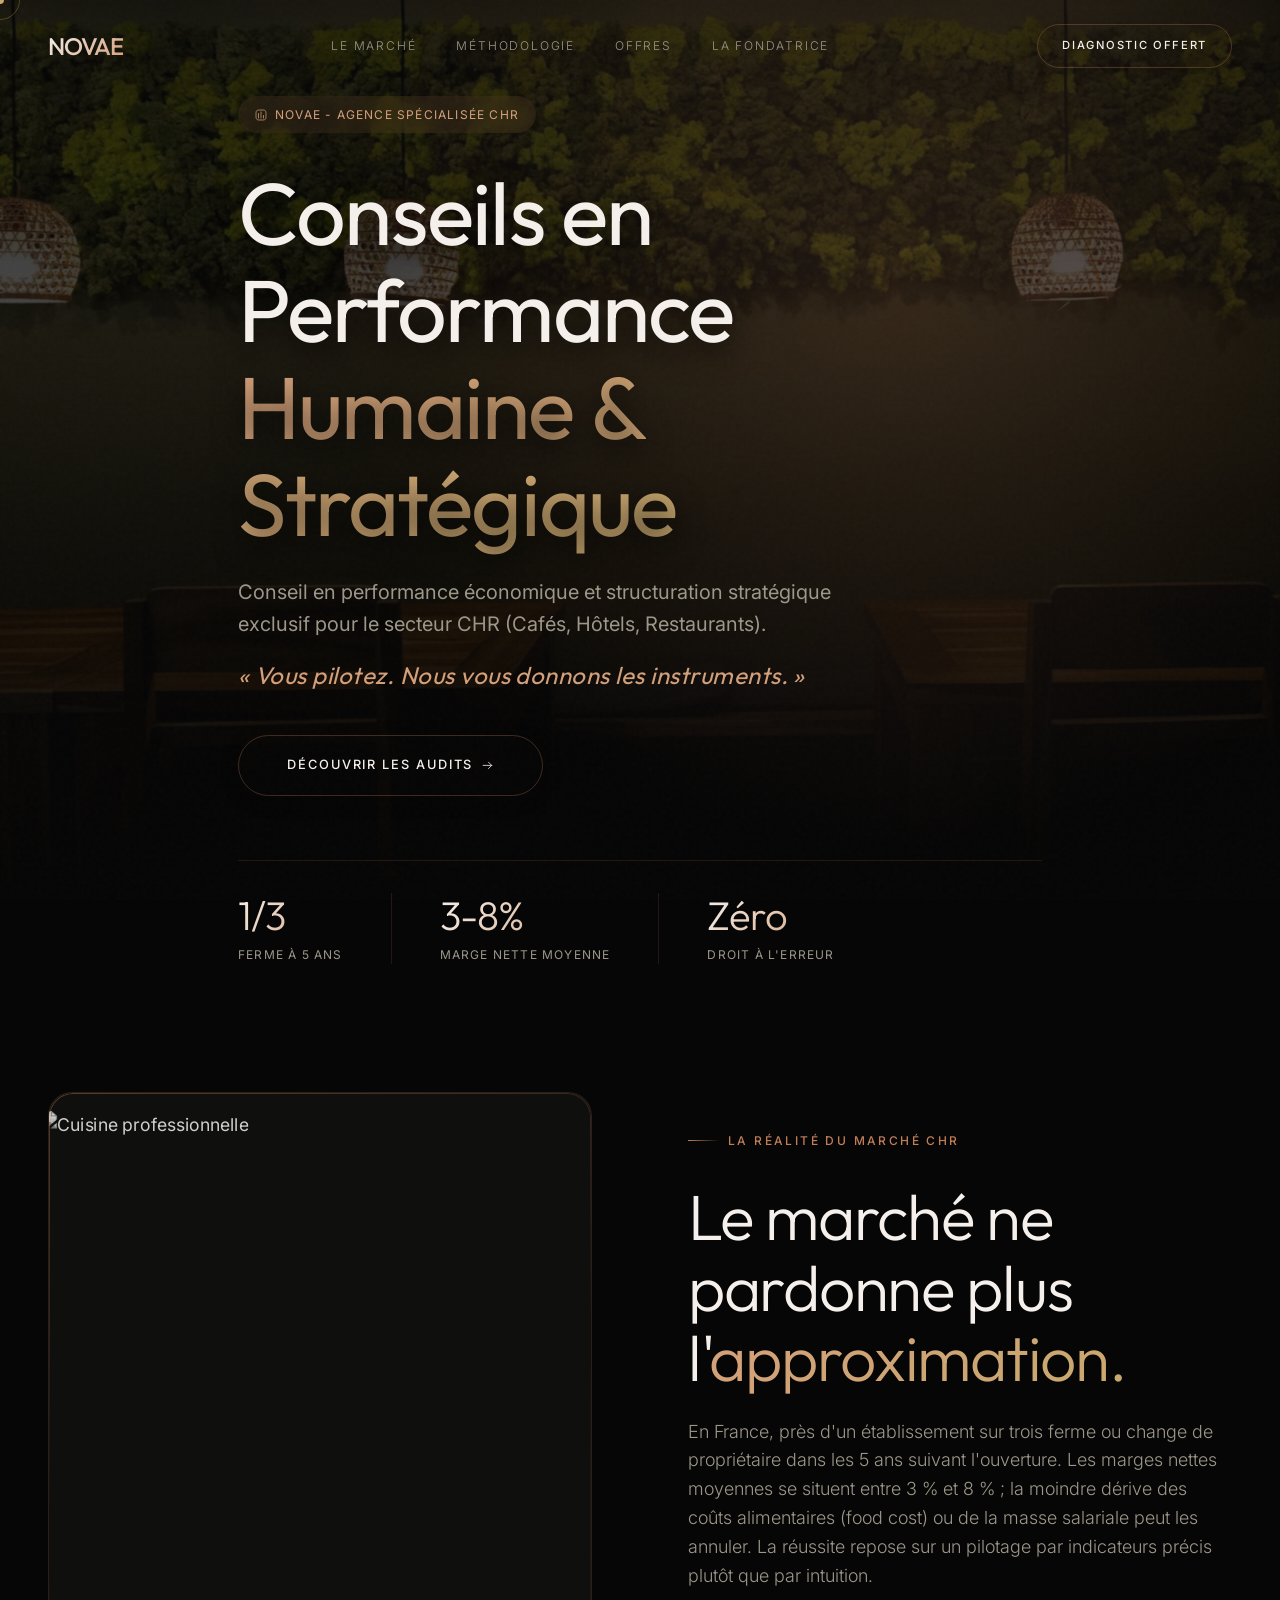
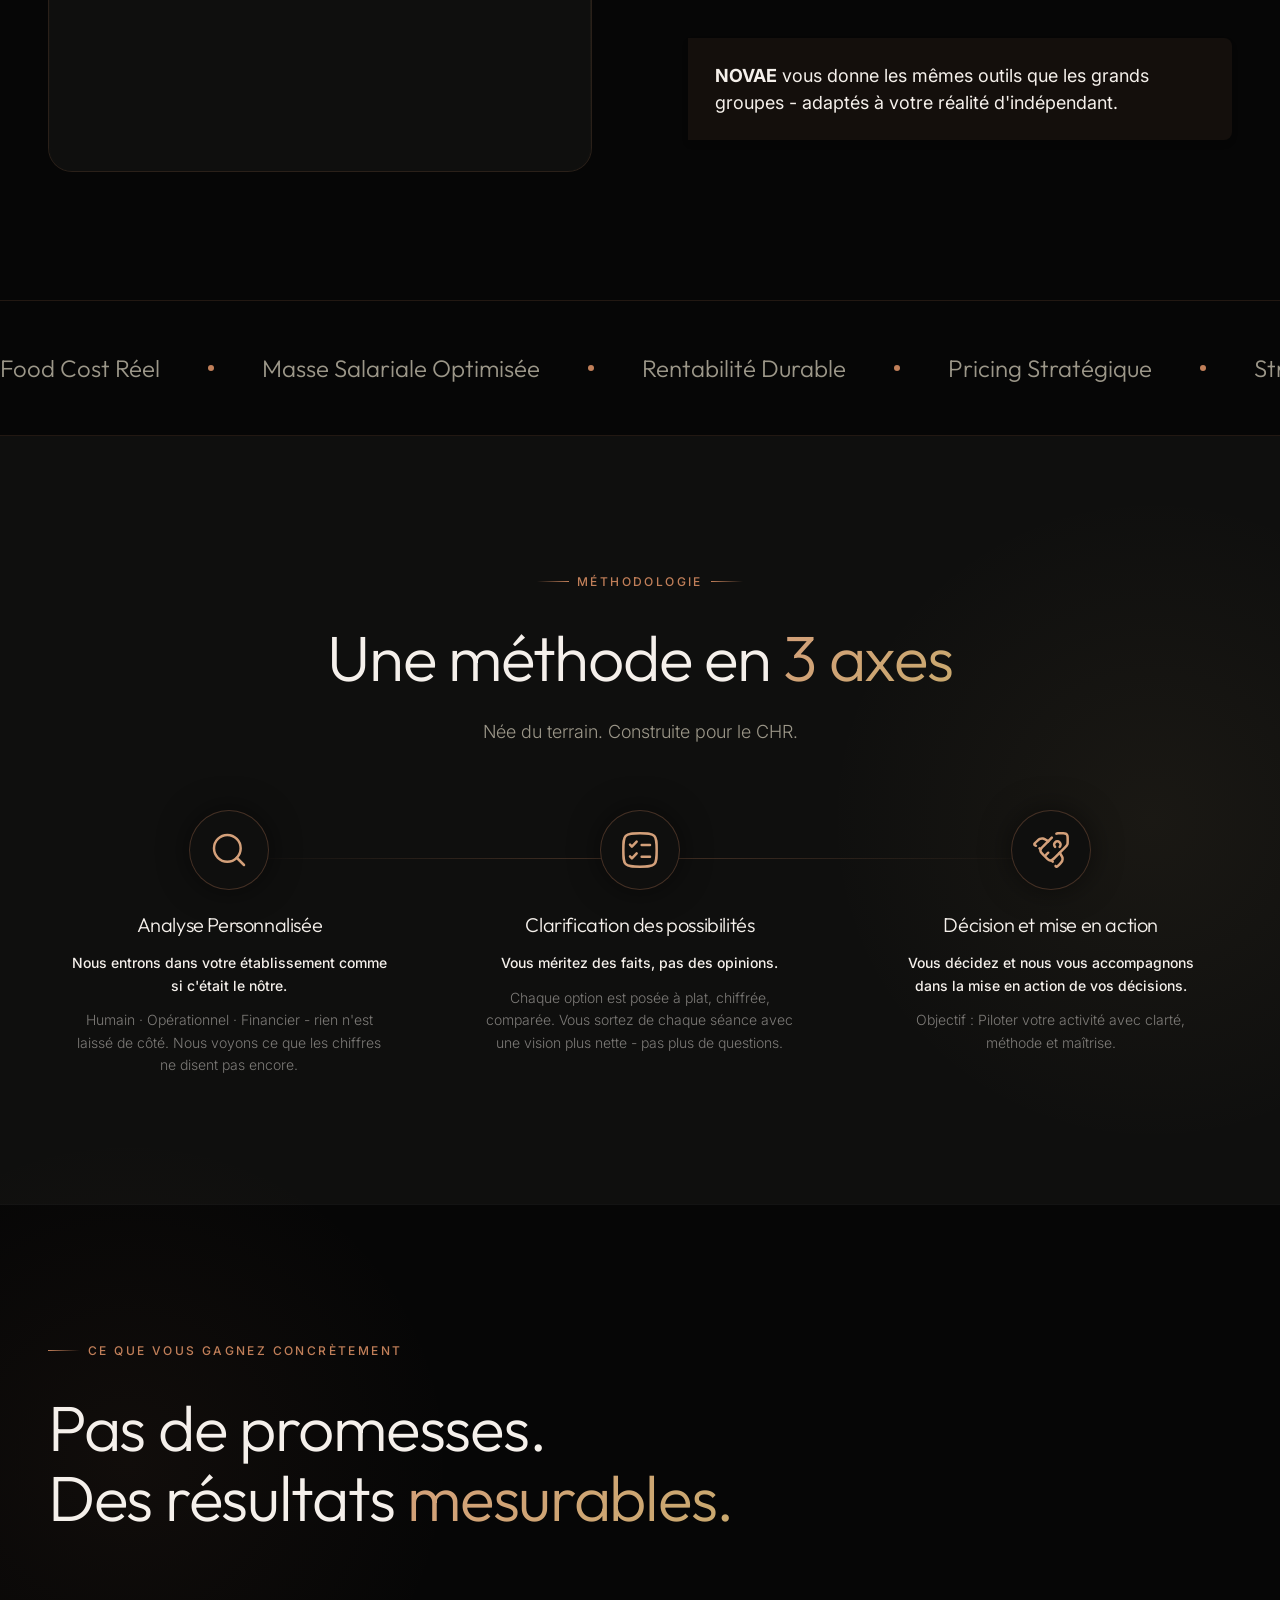
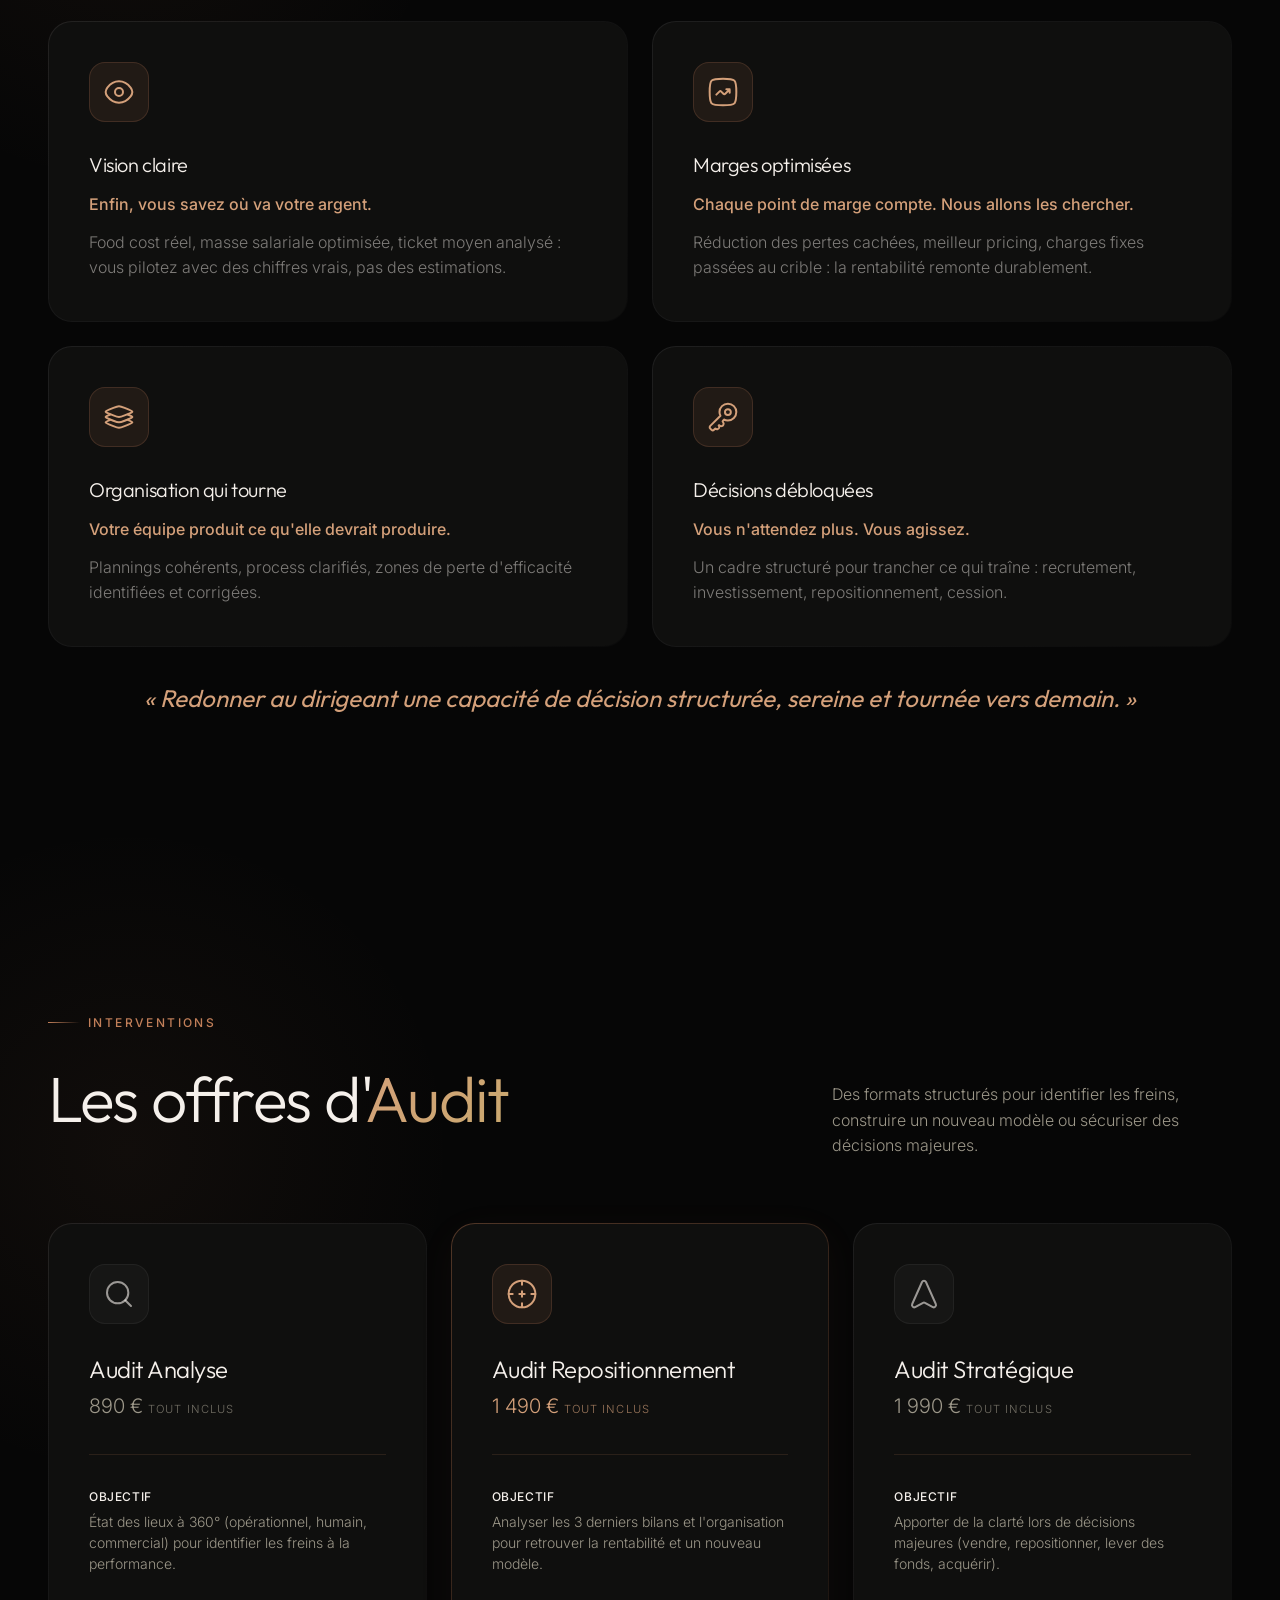
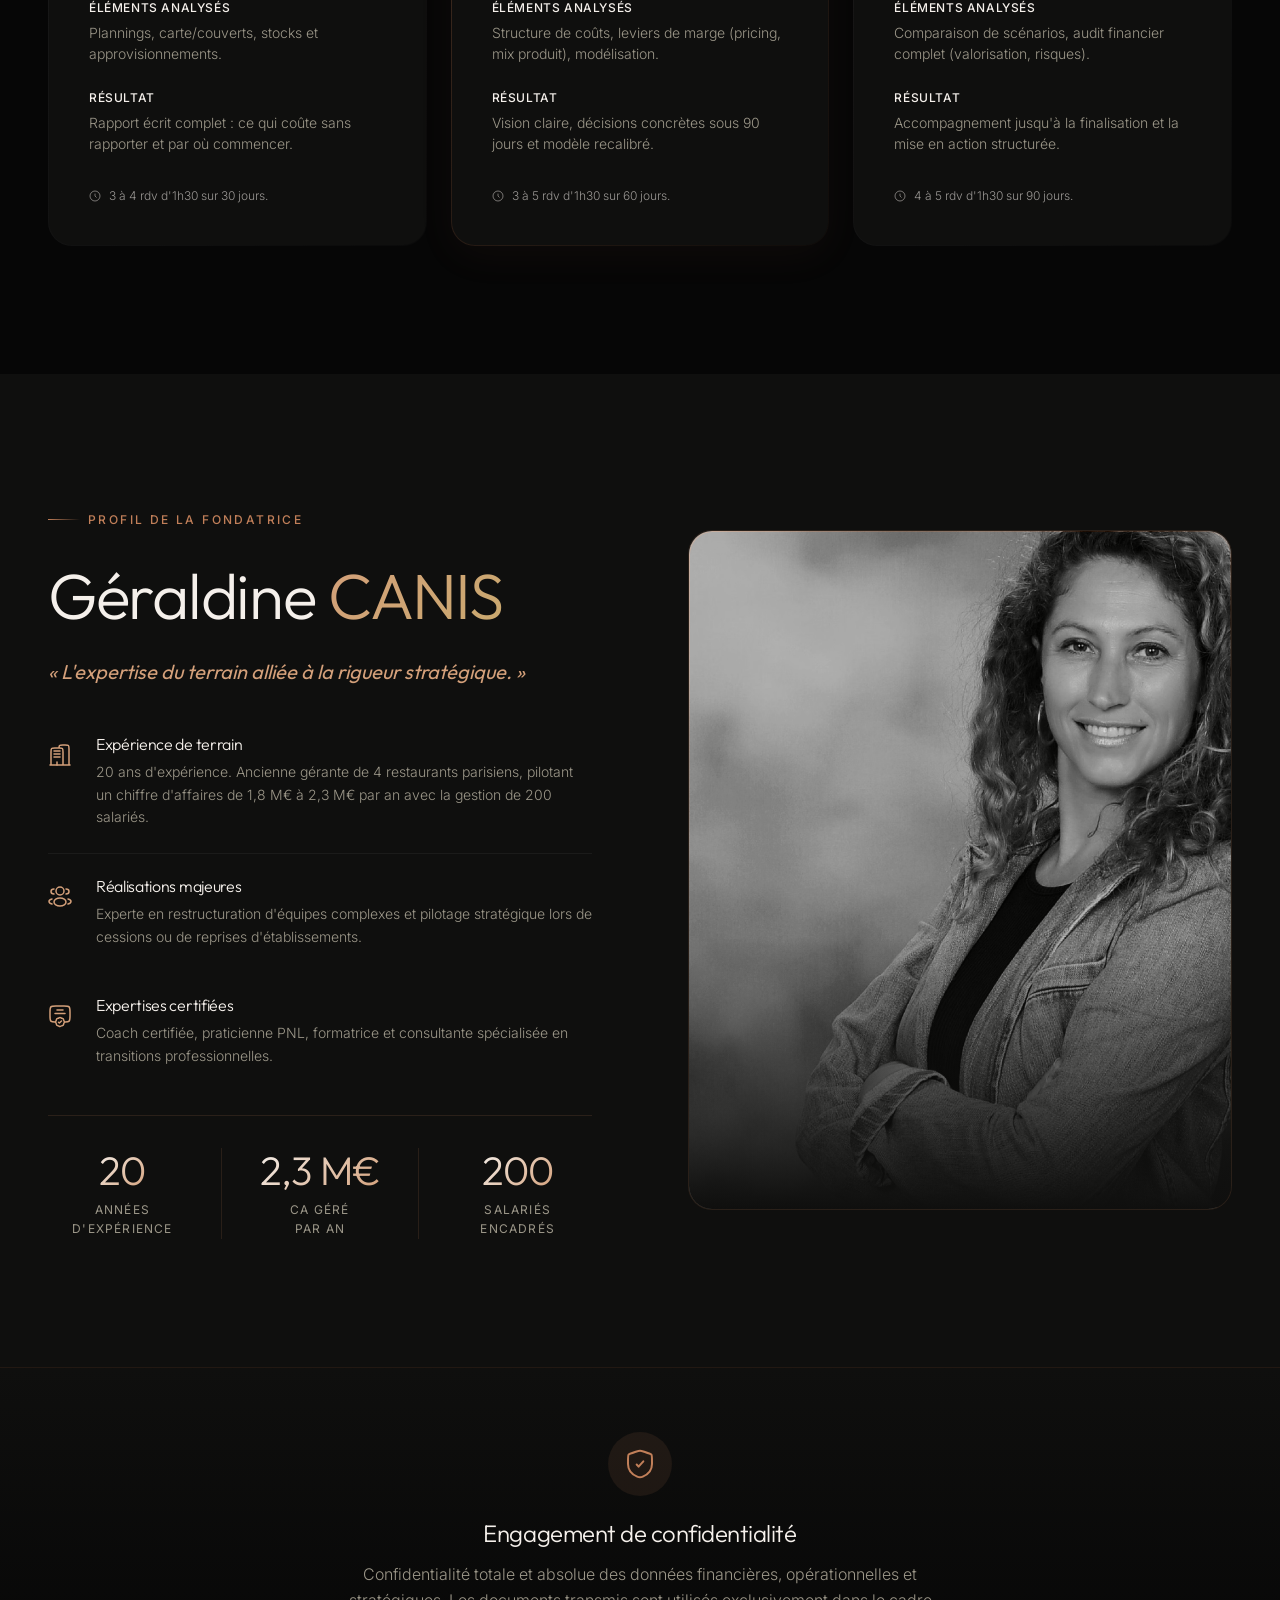
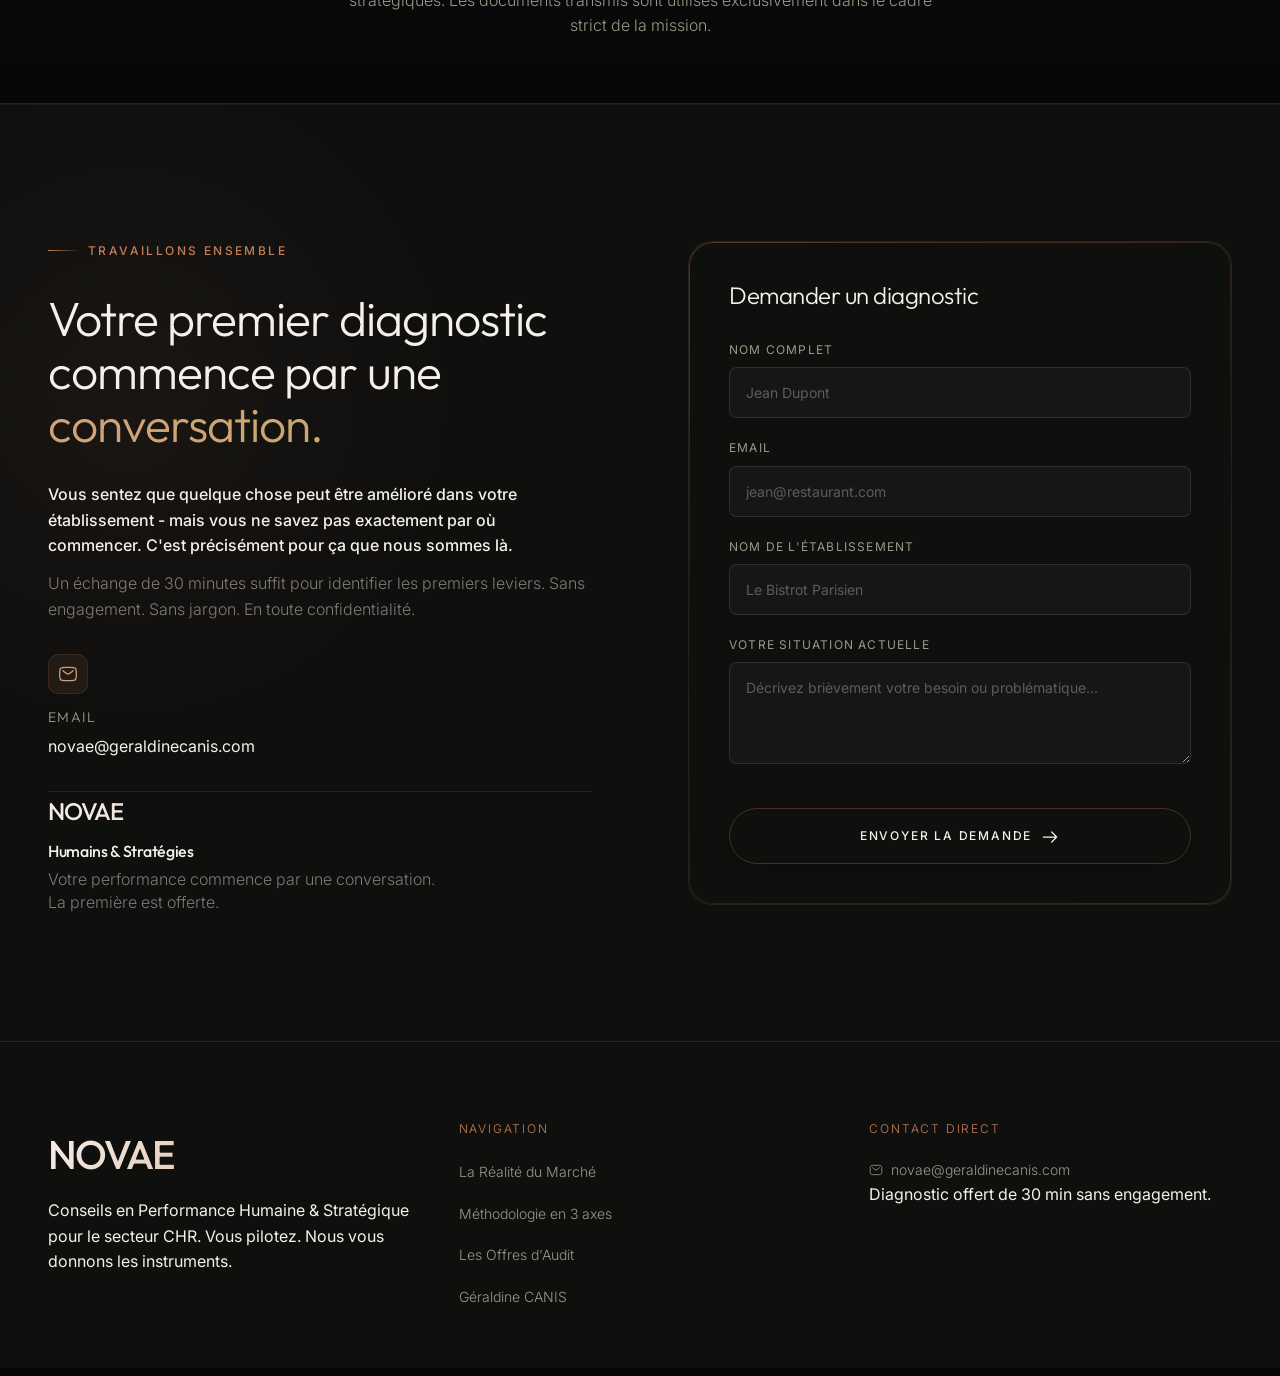
==== commit bd1a01cb: "Update hero image to lanterne-novae" ====
--- a/index.html
+++ b/index.html
@@ -64,7 +64,7 @@
     <section class="hero-section">
       <div class="hero-bg">
         <div class="hero-gradient"></div>
-        <img src="lanterne.jpeg" alt="Restaurant Interior Dark" class="hero-image" />
+        <img src="lanterne-novae.jpeg" alt="Restaurant Interior Dark" class="hero-image" />
         <div class="hero-overlay"></div>
       </div>
       
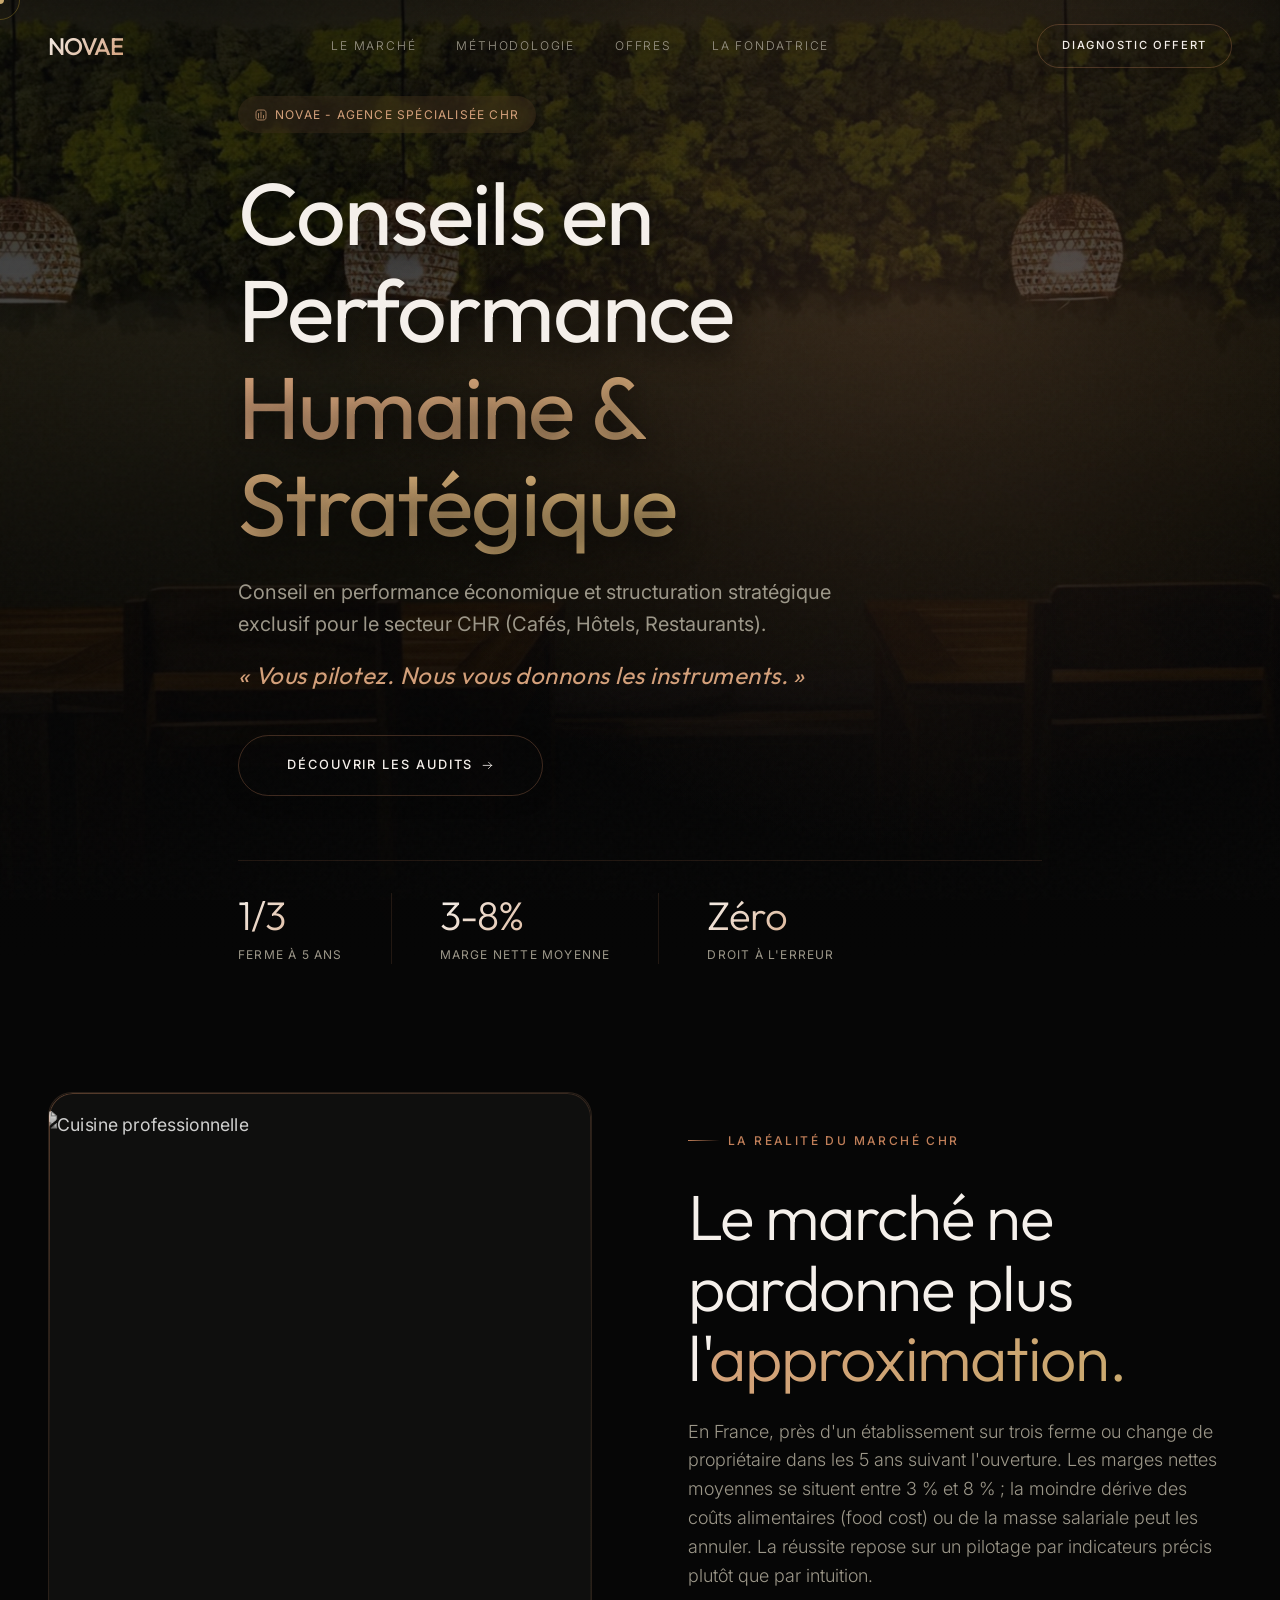
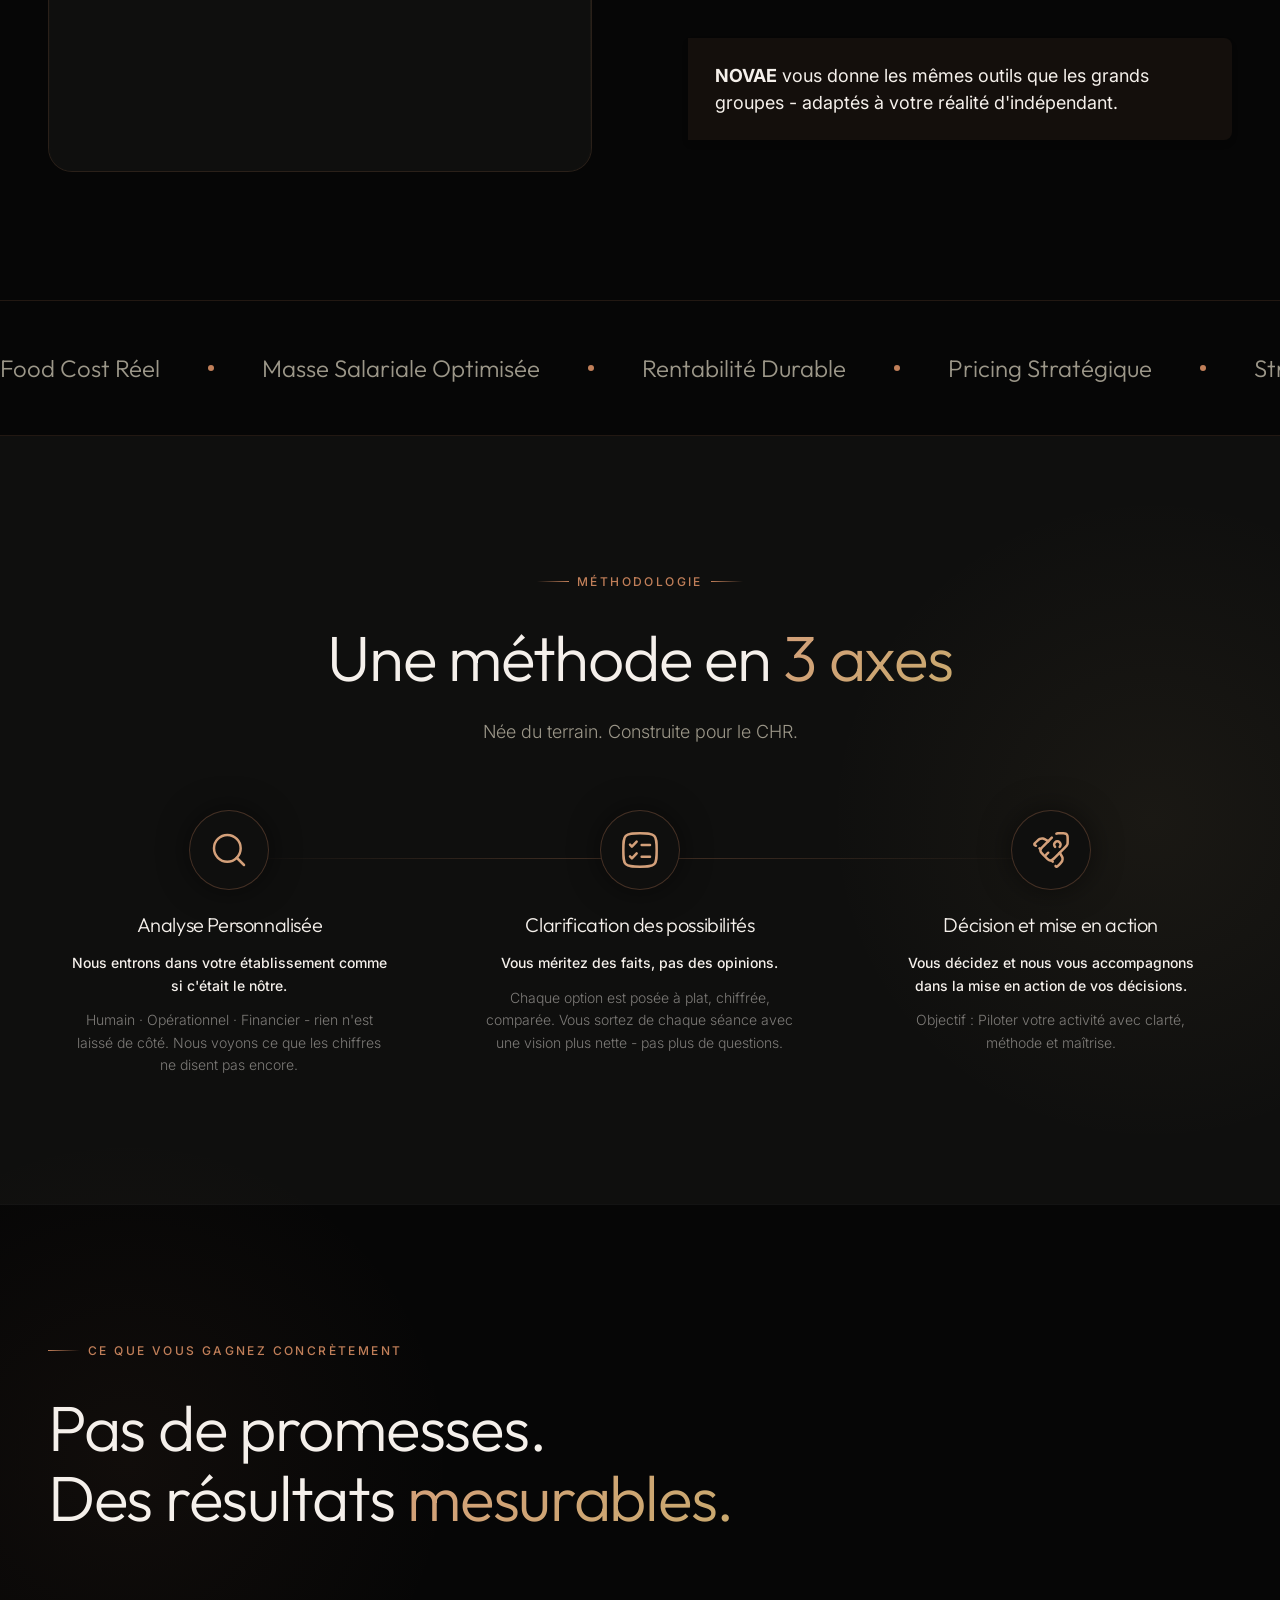
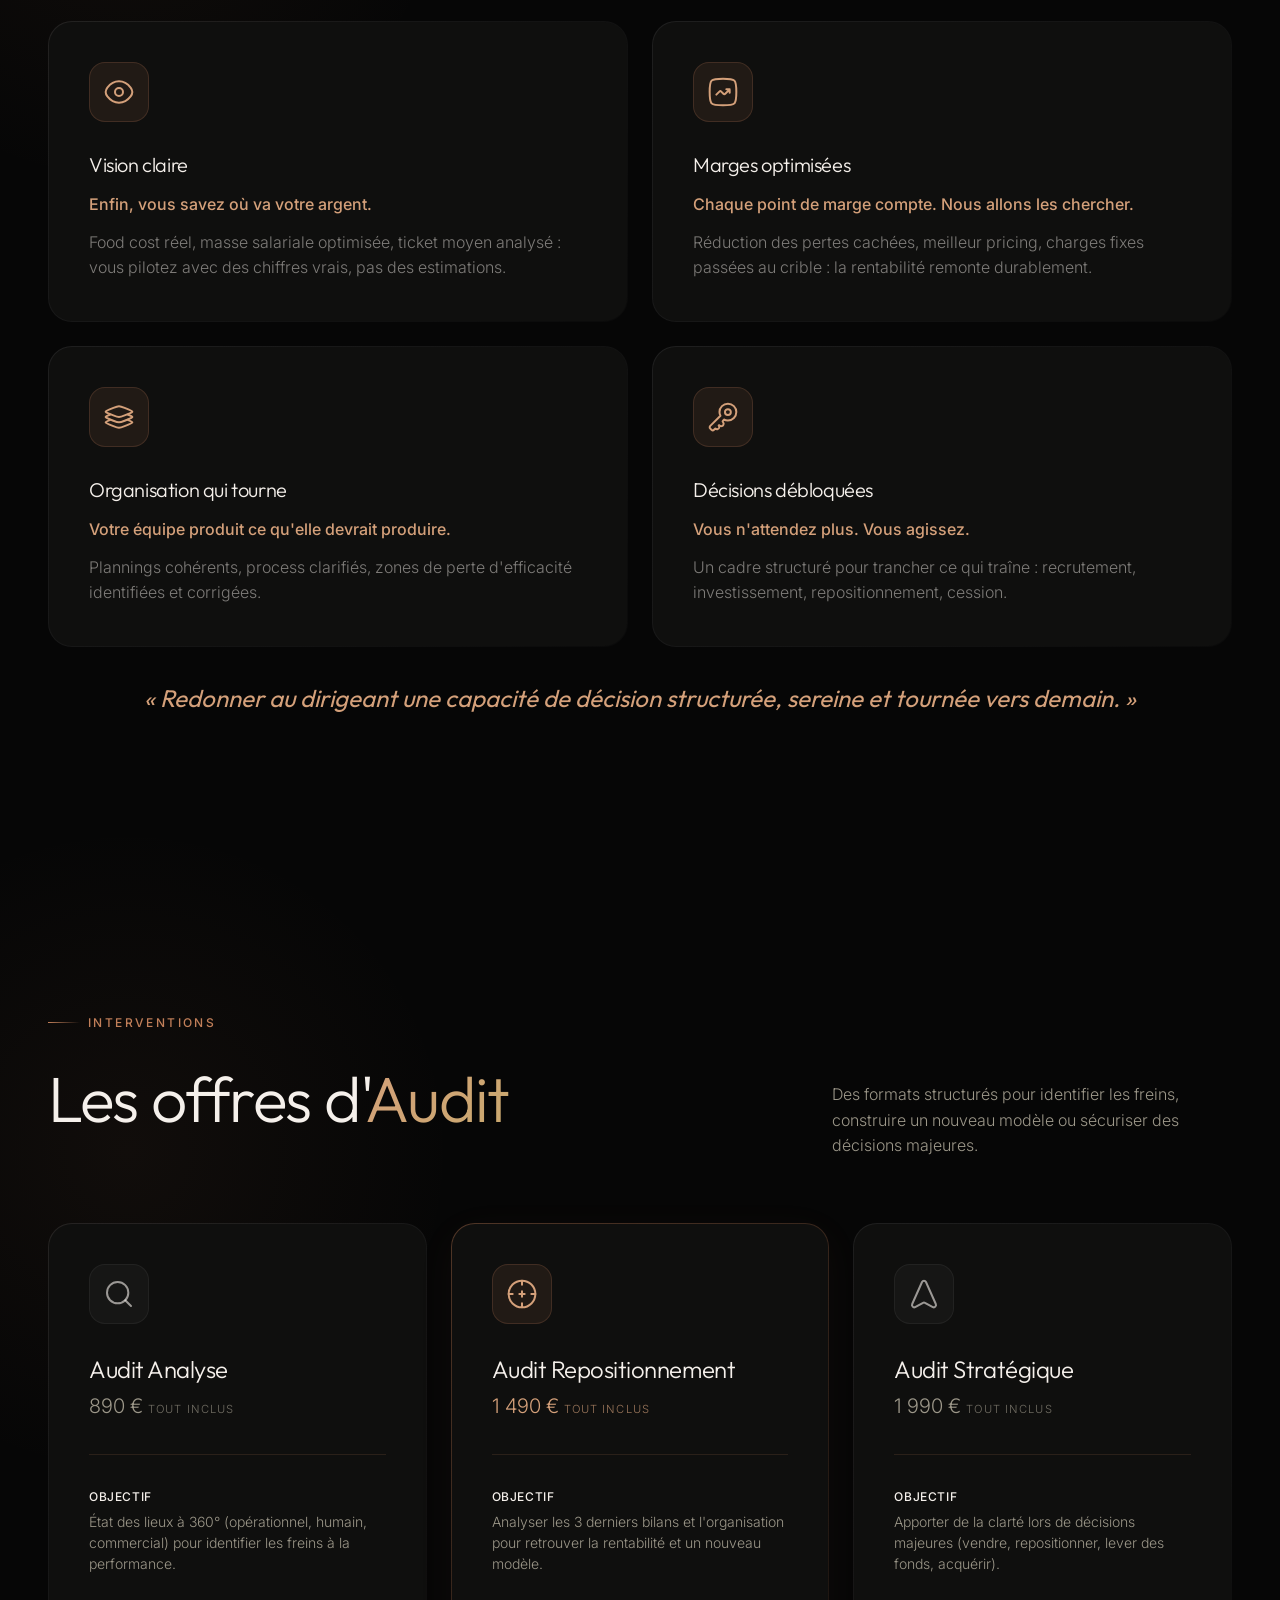
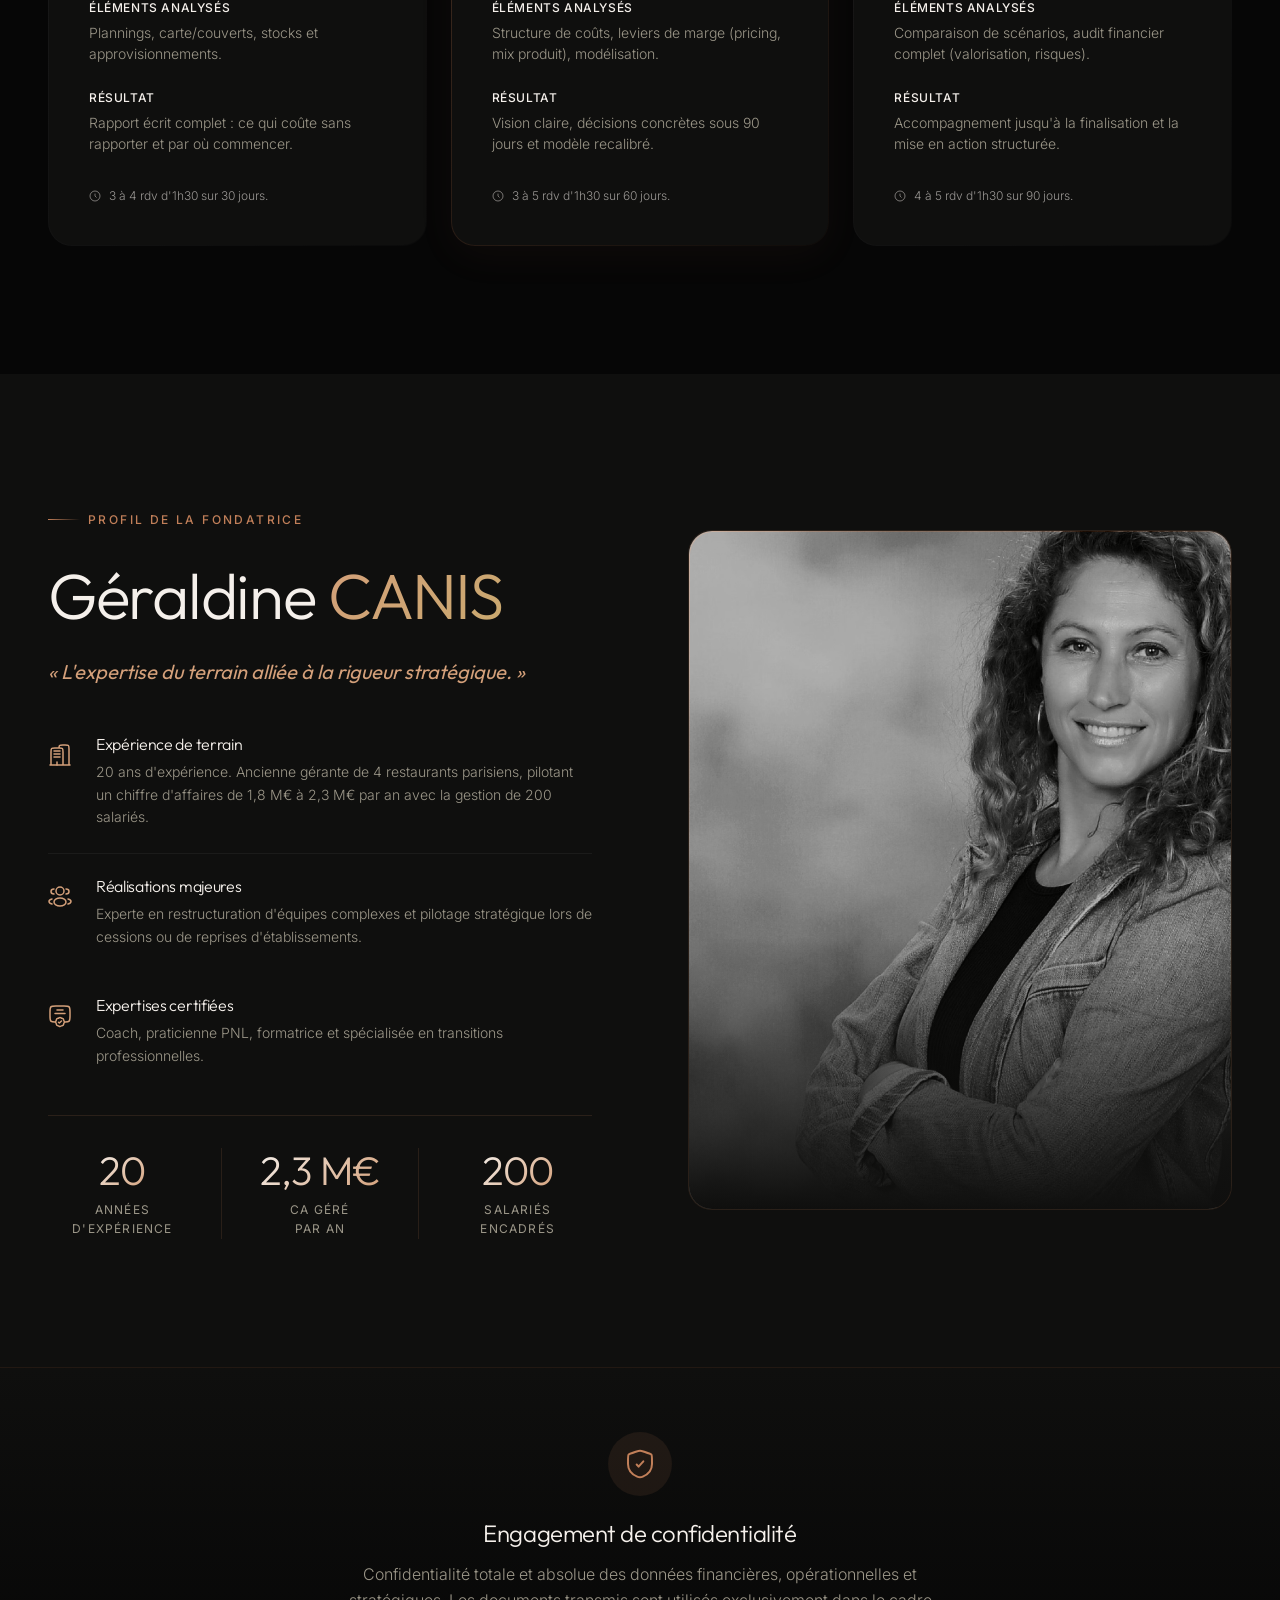
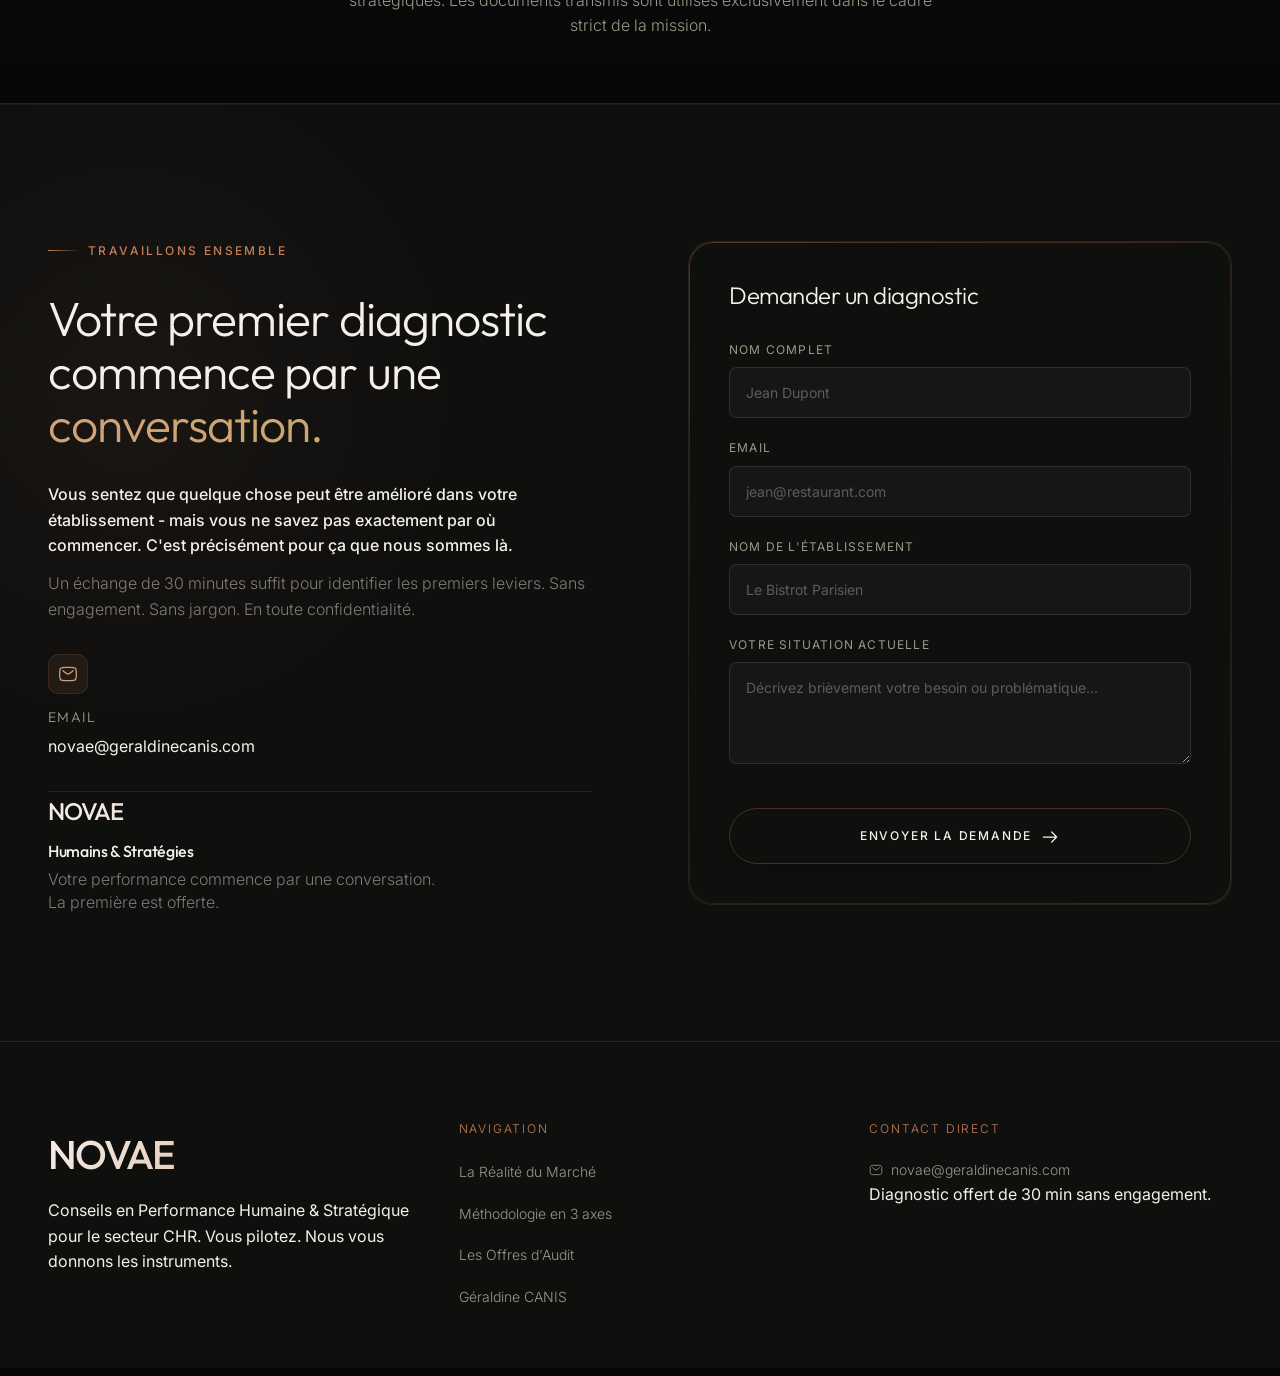
==== commit 3073e2b9: "Update expertises certifiées text" ====
--- a/index.html
+++ b/index.html
@@ -412,7 +412,7 @@
                 <div class="founder-icon"><svg xmlns="http://www.w3.org/2000/svg" width="1em" height="1em" viewBox="0 0 24 24"><g fill="none" stroke="currentColor" stroke-width="1.5"><path d="M7 17.998c-2.175-.012-3.353-.108-4.121-.877C2 16.243 2 14.828 2 12V8c0-2.828 0-4.243.879-5.121C3.757 2 5.172 2 8 2h8c2.828 0 4.243 0 5.121.879C22 3.757 22 5.172 22 8v4c0 2.828 0 4.243-.879 5.121c-.73.73-1.829.854-3.801.875l-.82.002"/><path stroke-linecap="round" d="M9 6h6M7 9.5h10"/><path d="M10.89 13.945a1.71 1.71 0 0 1 2.22 0c.273.234.614.375.972.404a1.71 1.71 0 0 1 1.57 1.568c.028.36.169.7.402.974a1.71 1.71 0 0 1 0 2.218a1.7 1.7 0 0 0-.403.974a1.71 1.71 0 0 1-1.569 1.569a1.7 1.7 0 0 0-.973.403a1.71 1.71 0 0 1-2.219 0a1.7 1.7 0 0 0-.973-.404a1.71 1.71 0 0 1-1.569-1.568a1.7 1.7 0 0 0-.403-.974a1.71 1.71 0 0 1 0-2.218a1.7 1.7 0 0 0 .403-.974a1.71 1.71 0 0 1 1.57-1.568c.358-.029.699-.17.973-.404Z"/><path stroke-linecap="round" stroke-linejoin="round" d="m10.5 18.2l.857.8l2.143-2"/></g></svg></div>
                 <div class="founder-text">
                   <h4>Expertises certifiées</h4>
-                  <p>Coach certifiée, praticienne PNL, formatrice et consultante spécialisée en transitions professionnelles.</p>
+                  <p>Coach, praticienne PNL, formatrice et spécialisée en transitions professionnelles.</p>
                 </div>
               </div>
             </div>
